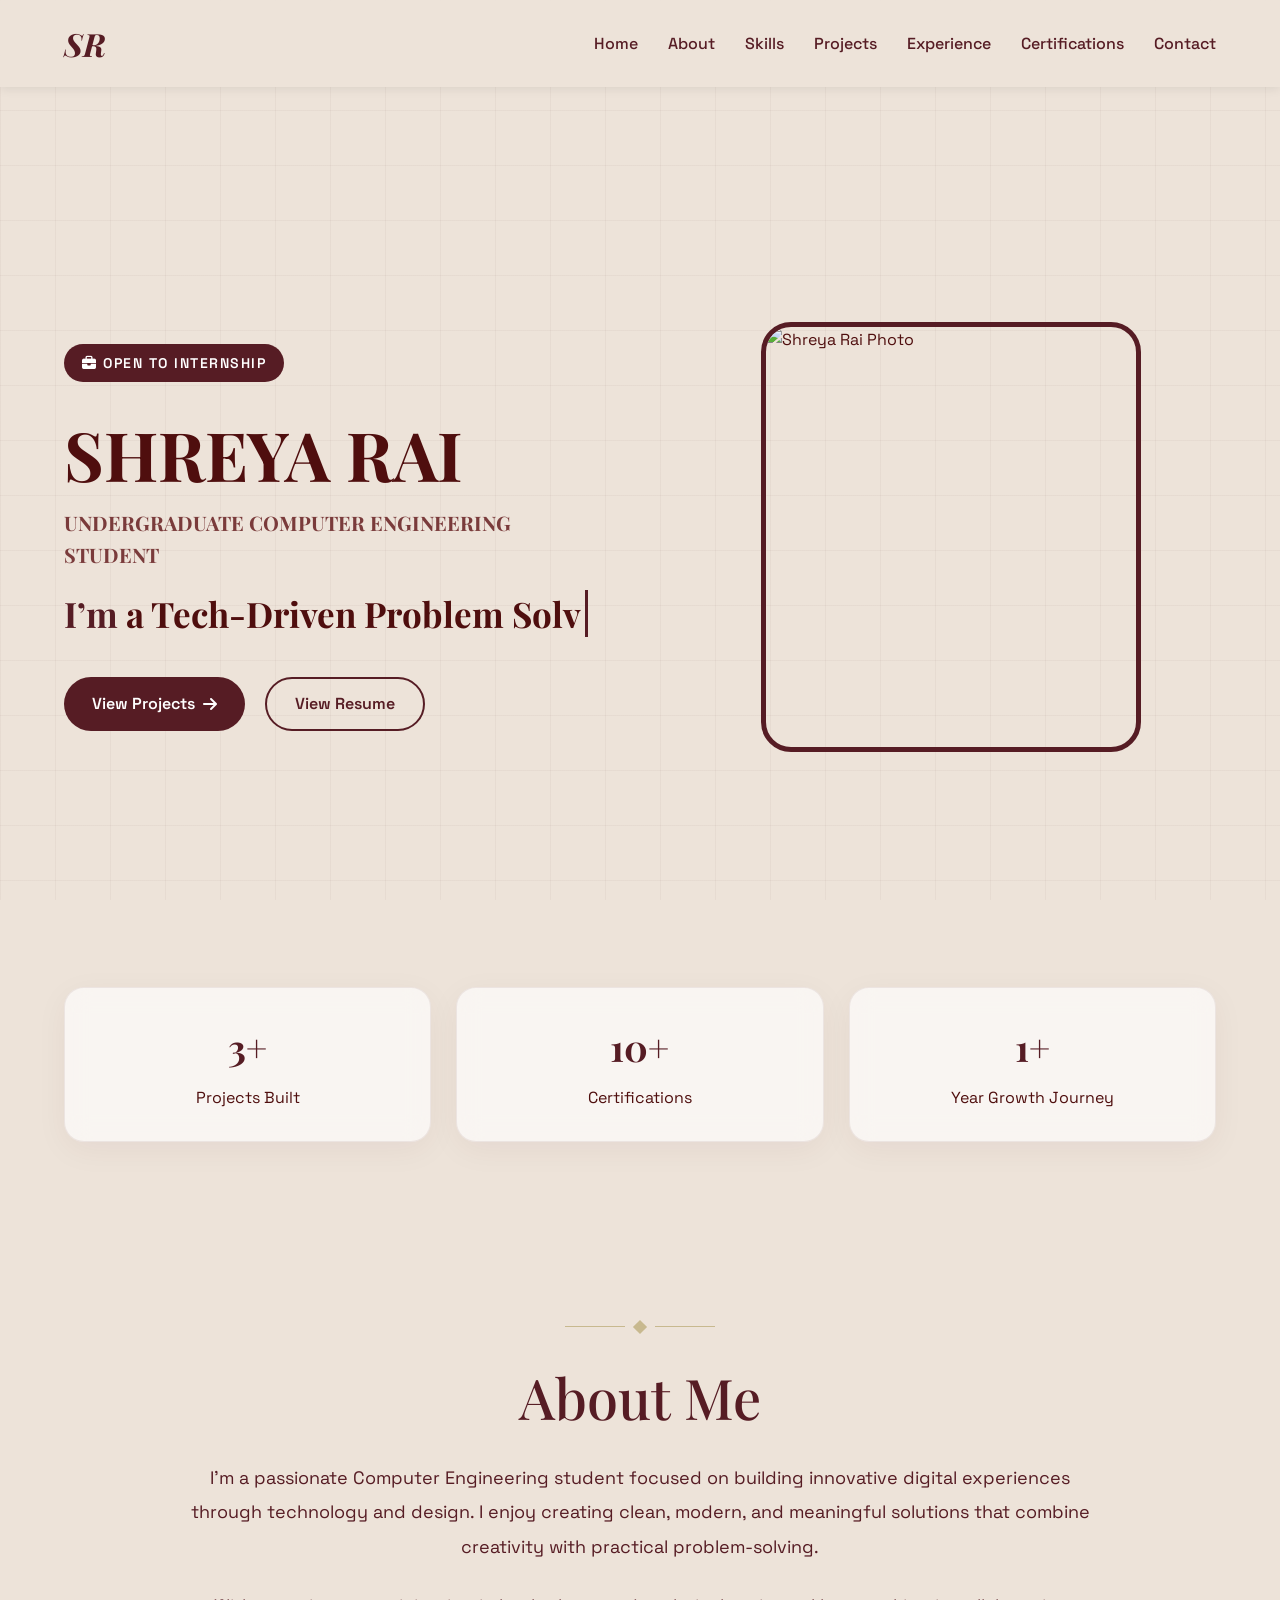
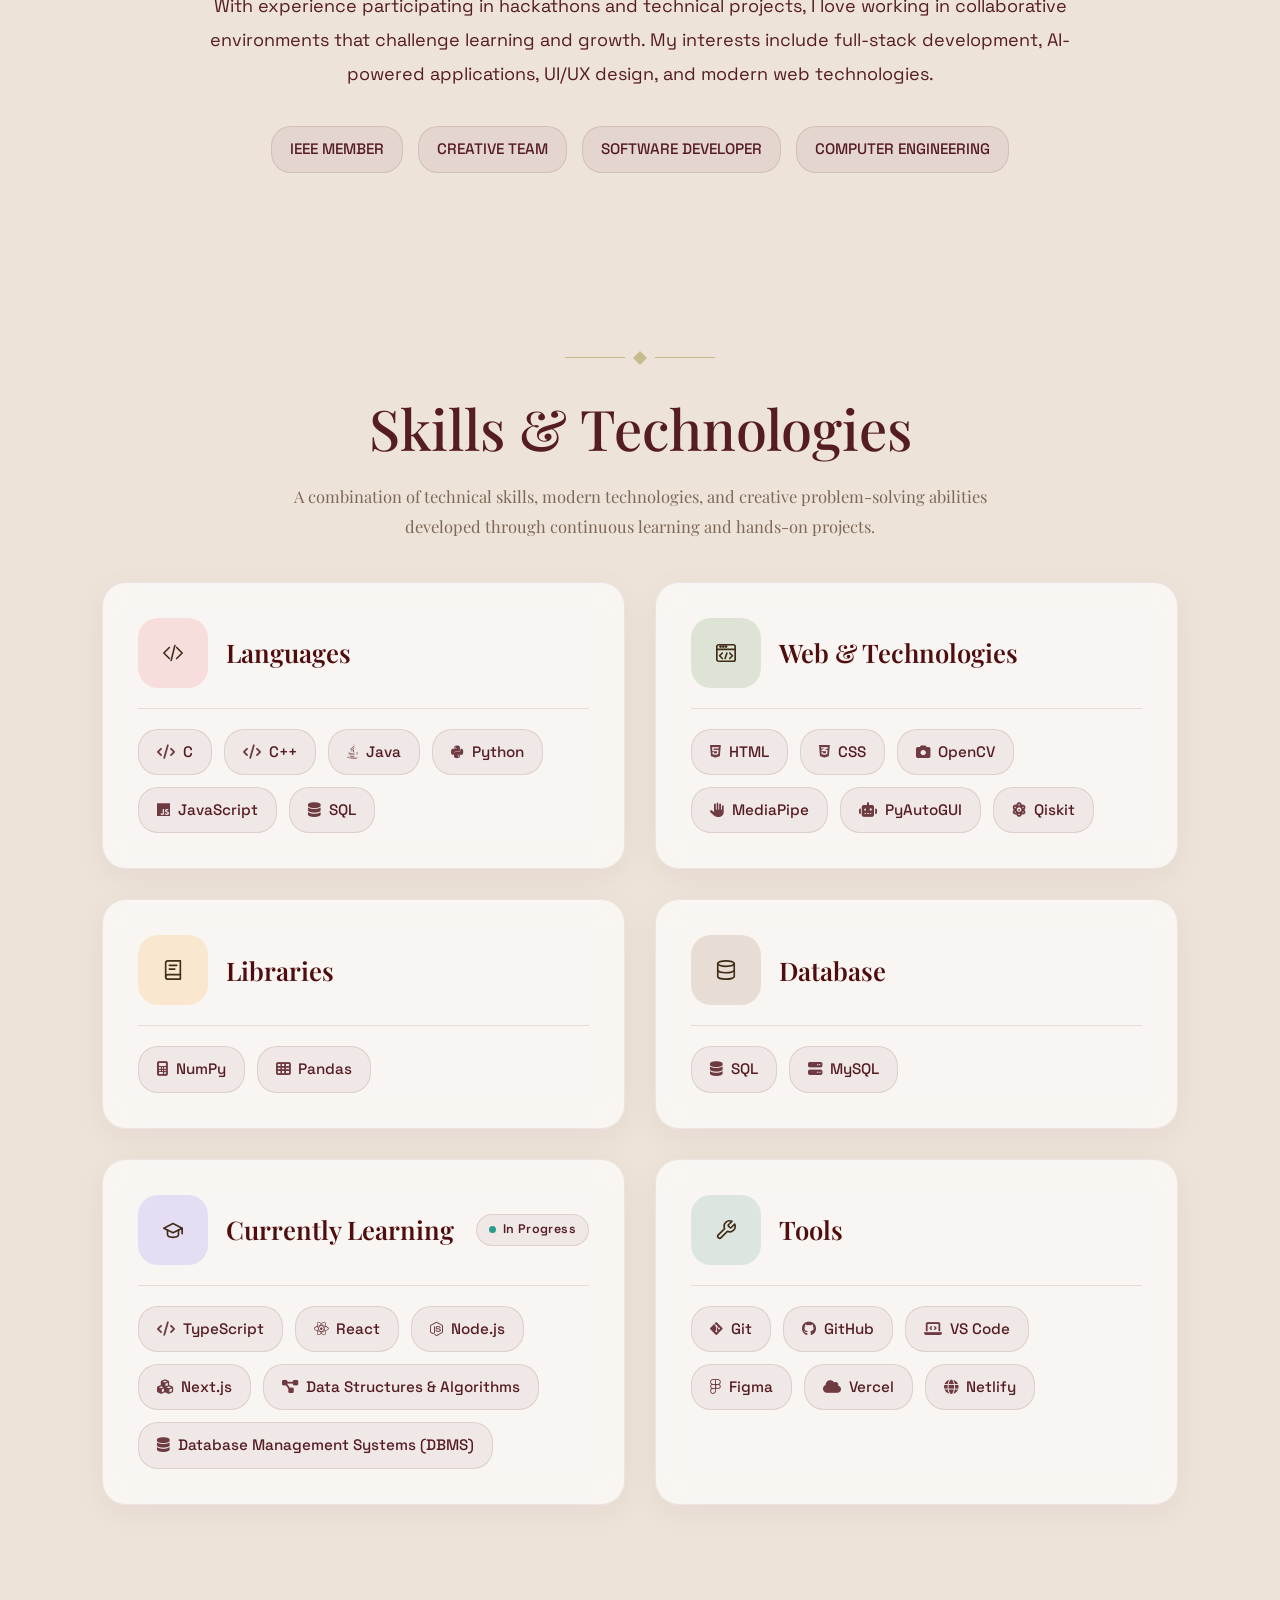
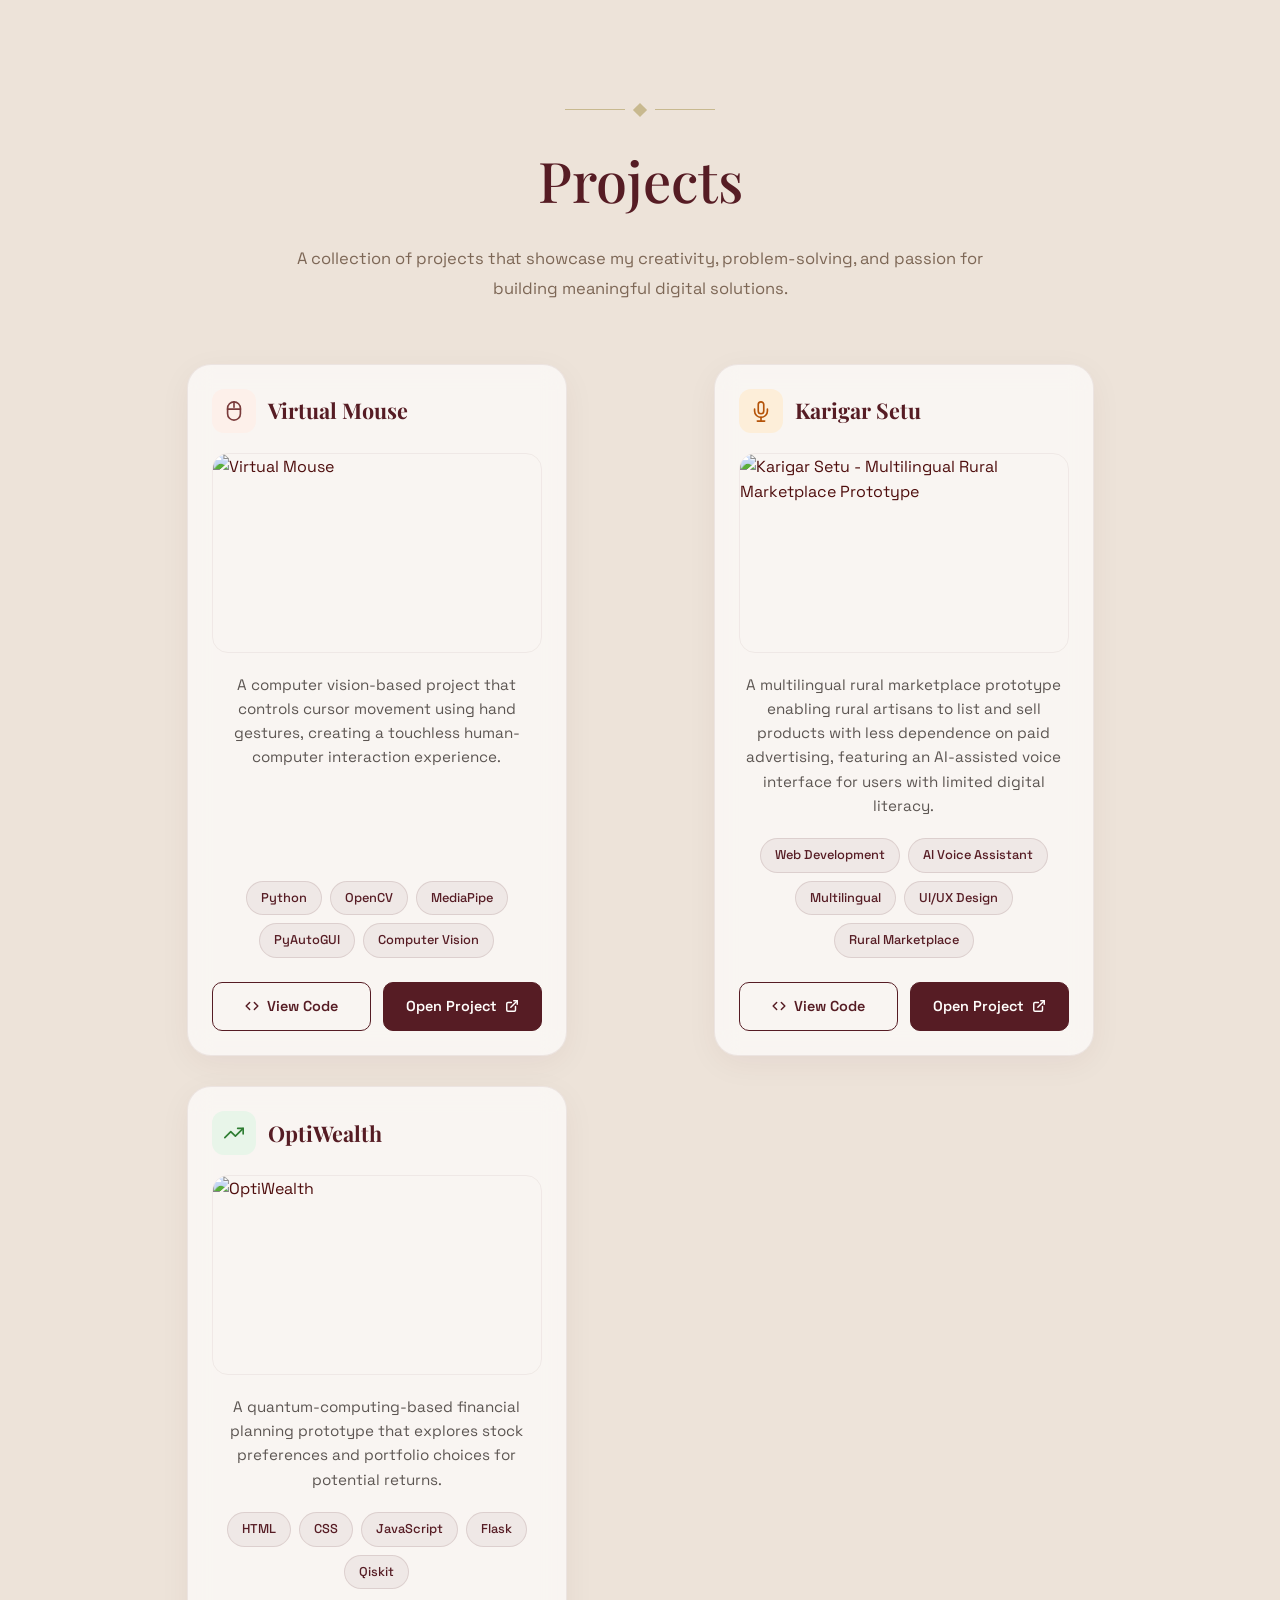
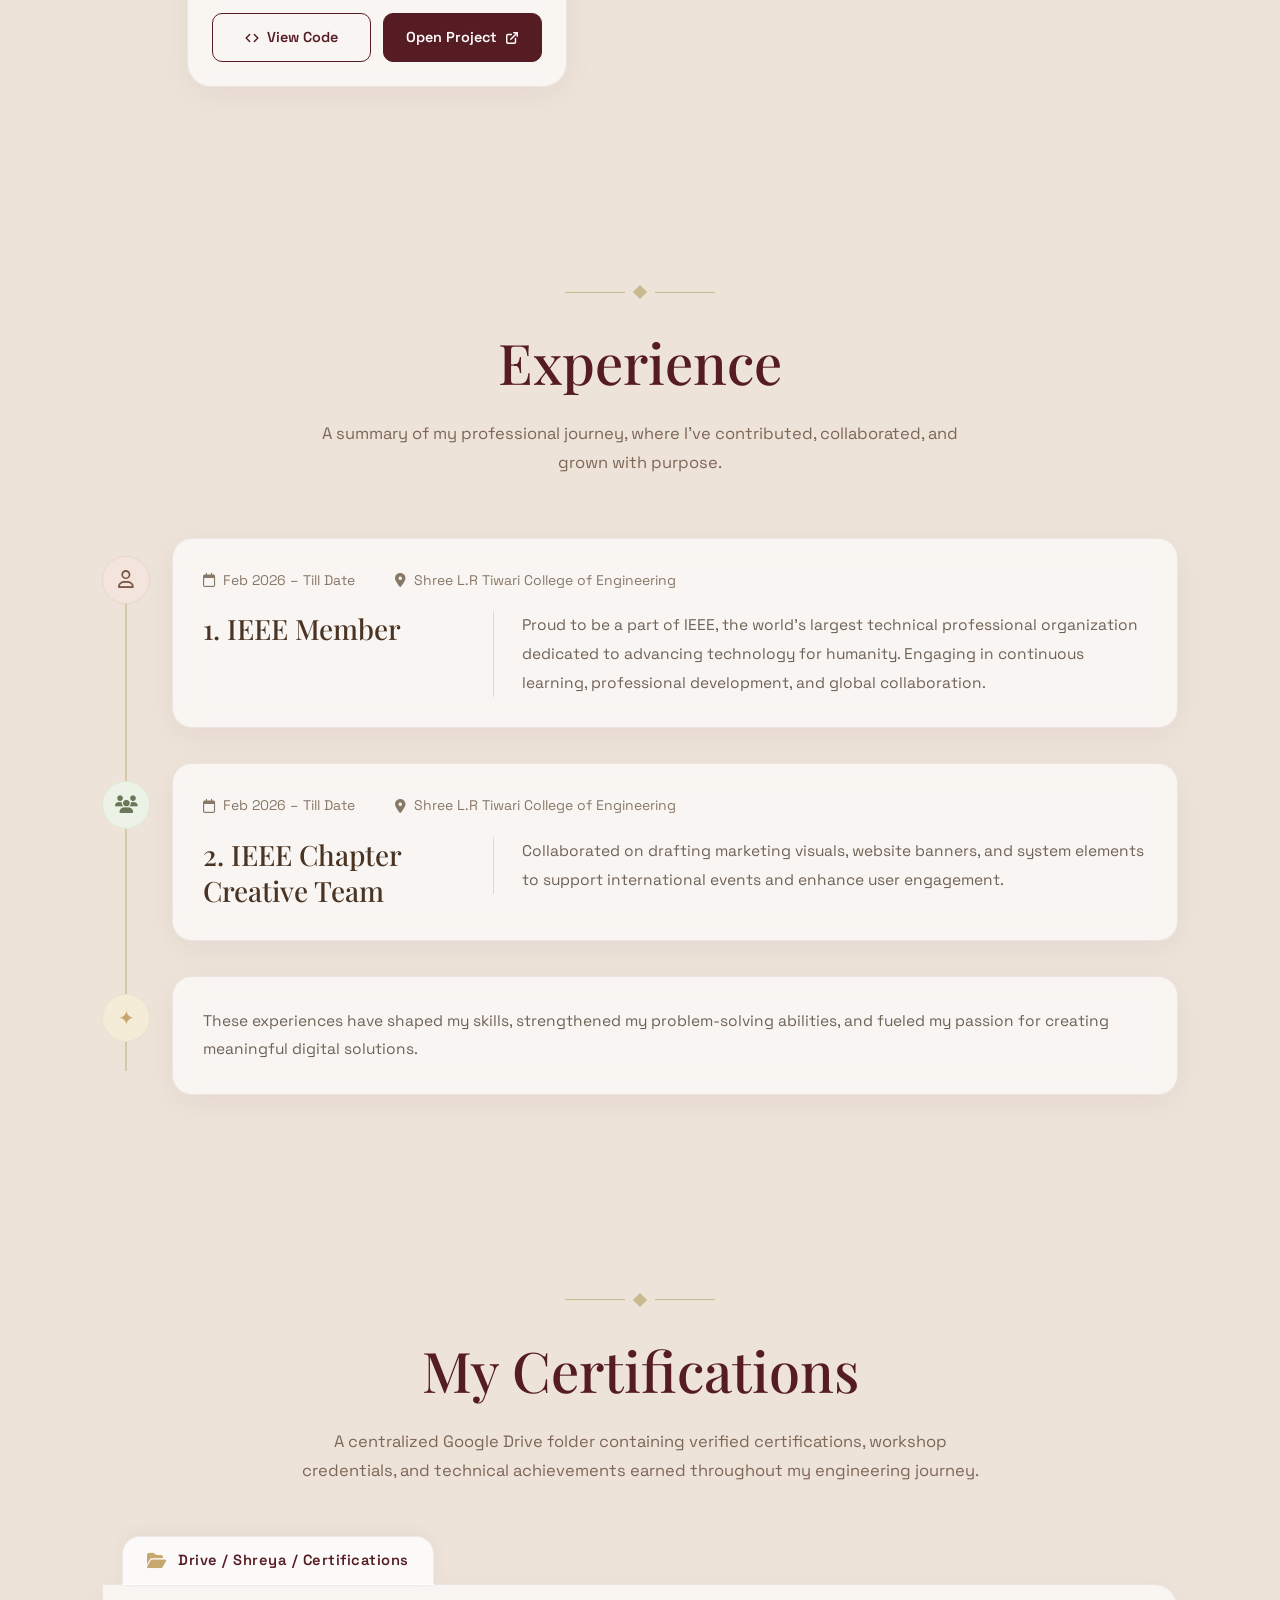
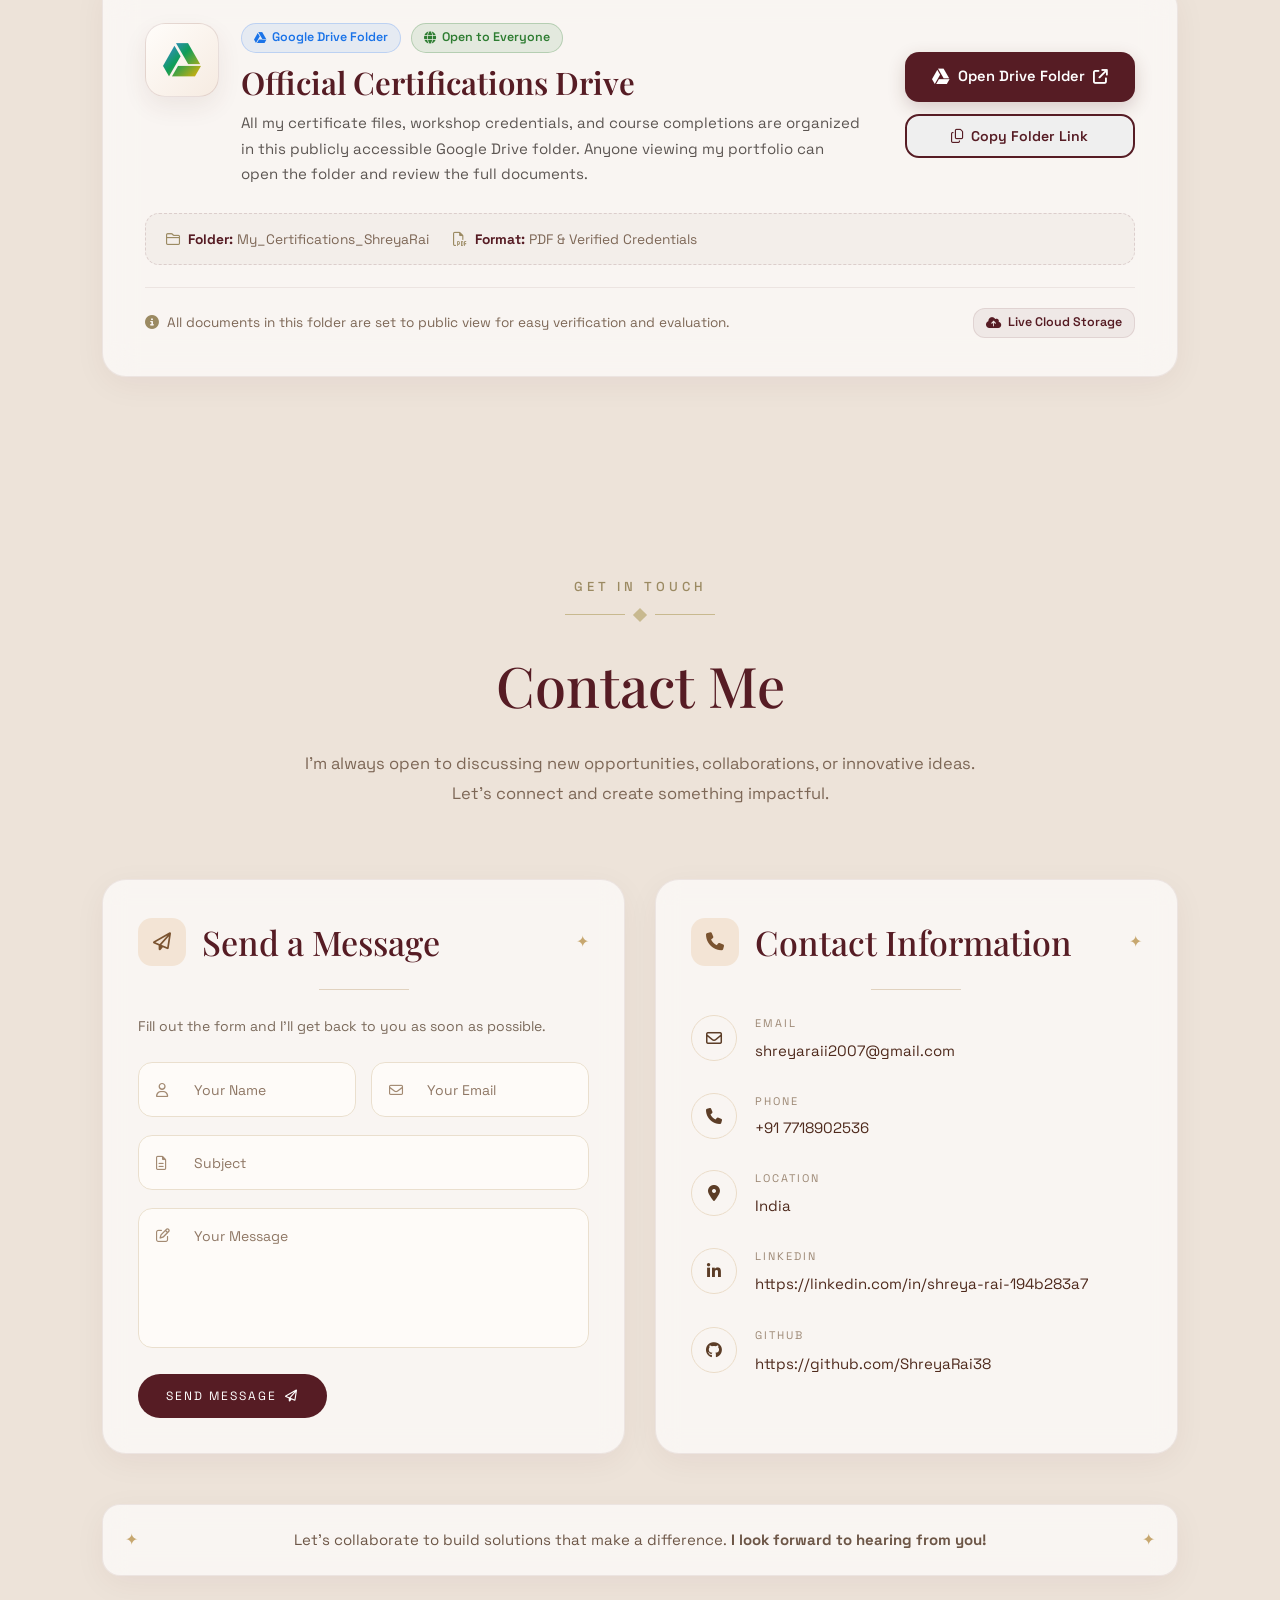
==== index.html @ 15b7d184 "Update index.html" ====
<!DOCTYPE html>
<html lang="en">
<head>
    <meta charset="UTF-8">
    <meta name="viewport" content="width=device-width, initial-scale=1.0">
    <title>Shreya | Portfolio</title>

    <!-- Google Fonts -->
    <link rel="preconnect" href="https://fonts.googleapis.com">
    <link rel="preconnect" href="https://fonts.gstatic.com" crossorigin>
    <link href="https://fonts.googleapis.com/css2?family=Cormorant+Garamond:wght@400;500;600;700&family=Playfair+Display:ital,wght@0,400;0,500;0,600;0,700;1,400;1,700&family=Poppins:wght@300;400;500;600;700&family=Space+Grotesk:wght@300;400;500;600;700&display=swap" rel="stylesheet">

    <!-- Font Awesome Icons -->
    <link rel="stylesheet" href="https://cdnjs.cloudflare.com/ajax/libs/font-awesome/6.5.1/css/all.min.css"/>

    <!-- Stylesheet -->
    <link rel="stylesheet" href="style.css">
</head>
<body>

  

    <!-- Navigation Header -->
    <header class="header">
        <nav class="navbar">
            <h2 class="logo">SR</h2>
            <ul class="nav-links">
                <li><a href="#home">Home</a></li>
                <li><a href="#about">About</a></li>
                <li><a href="#skills">Skills</a></li>
                <li><a href="#projects">Projects</a></li>
                <li><a href="#experience">Experience</a></li>
                <li><a href="#certifications">Certifications</a></li>
                <li><a href="#contact">Contact</a></li>
            </ul>
            <div class="menu-toggle" aria-label="Toggle navigation menu" role="button" tabindex="0" aria-expanded="false">☰</div>
        </nav>
    </header>

    <!-- Hero Section -->
    <section class="hero" id="home">
        <div class="hero-content">
            <span class="badge"><i class="fa-solid fa-briefcase"></i> Open To Internship</span>
            <h1><span>SHREYA RAI</span></h1>
            <h3>UNDERGRADUATE COMPUTER ENGINEERING STUDENT</h3>
            <h2>I’m <span class="typing"></span></h2>

            <div class="hero-buttons">
                <a href="#projects" class="btn primary-btn">
                    View Projects <i class="fa-solid fa-arrow-right"></i>
                </a>
              <a href="https://drive.google.com/file/d/1FKzS3glG_kANik4xc-6Jb6uJ9DRypLrh/view?usp=sharing"
   target="_blank"
   rel="noopener noreferrer"
   class="btn secondary-btn"
   title="View & Download Resume on Google Drive">
    View Resume
</a>
            </div>
        </div>

        <div class="hero-image">
            <img src="https://i.postimg.cc/c4Tbmpd5/Whats-App-Image-2026-05-25-at-11-05-29-PM.jpg" alt="Shreya Rai Photo" class="profile-img">
        </div>
    </section>

    <!-- Stats Section -->
    <section class="stats">
        <div class="stat-card">
            <h2>3+</h2>
            <p>Projects Built</p>
        </div>
        <div class="stat-card">
            <h2>10+</h2>
            <p>Certifications</p>
        </div>
        <div class="stat-card">
            <h2>1+</h2>
            <p>Year Growth Journey</p>
        </div>
    </section>

    <!-- About Section -->
    <section class="about" id="about">
        <div class="about-container">
            <div class="about-header">
            
                <div class="diamond-line">
                    <span></span>
                    <div class="diamond"></div>
                    <span></span>
                </div>
                <h2>About Me</h2> 
            </div>
               
            <div class="about-content">
                <p>
                    I’m a passionate Computer Engineering student focused on
                    building innovative digital experiences through technology
                    and design. I enjoy creating clean, modern, and meaningful
                    solutions that combine creativity with practical problem-solving.
                </p>

                <p>
                    With experience participating in hackathons and technical
                    projects, I love working in collaborative environments that
                    challenge learning and growth. My interests include full-stack
                    development, AI-powered applications, UI/UX design, and
                    modern web technologies.
                </p>

                <div class="about-tags">
                    <span>IEEE MEMBER</span>
                    <span>CREATIVE TEAM</span>
                    <span>SOFTWARE DEVELOPER</span>
                    <span>COMPUTER ENGINEERING</span>
                </div>
            </div>
        </div>
    </section>

    <!-- Skills Section -->
    <section class="skills-section" id="skills">
        <div class="container">
            <div class="about-header">
                <div class="diamond-line">
                    <span></span>
                    <div class="diamond"></div>
                    <span></span>
                </div>
                <h2 class="section-title">Skills & Technologies</h2>
                <h3 class="section-paragraph">
                    A combination of technical skills, modern technologies, and creative problem-solving abilities developed through continuous learning and hands-on projects.
                </h3>
            </div>

            <div class="skills-grid">
                <!-- Languages -->
                <div class="skill-card">
                    <div class="card-header">
                        <div class="icon-box languages">
                            <svg width="22" height="22" viewBox="0 0 24 24" fill="none" stroke="#412D15" stroke-width="1.8" stroke-linecap="round" stroke-linejoin="round">
                                <polyline points="16 18 22 12 16 6" />
                                <polyline points="8 6 2 12 8 18" />
                                <line x1="14" y1="4" x2="10" y2="20" />
                            </svg>
                        </div>
                        <h3>Languages</h3>
                    </div>
                    <div class="divider"></div>
                    <div class="tags">
                        <span><i class="fa-solid fa-code"></i> C</span>
                        <span><i class="fa-solid fa-code"></i> C++</span>
                        <span><i class="fa-brands fa-java"></i> Java</span>
                        <span><i class="fa-brands fa-python"></i> Python</span>
                        <span><i class="fa-brands fa-js"></i> JavaScript</span>
                        <span><i class="fa-solid fa-database"></i> SQL</span>
                    </div>
                </div>

                <!-- Web & Technologies -->
                <div class="skill-card">
                    <div class="card-header">
                        <div class="icon-box webtech">
                            <svg width="22" height="22" viewBox="0 0 24 24" fill="none" stroke="#412D15" stroke-width="1.8" stroke-linecap="round" stroke-linejoin="round">
                                <rect x="2" y="3" width="20" height="18" rx="2" ry="2" />
                                <line x1="2" y1="8" x2="22" y2="8" />
                                <line x1="6" y1="5" x2="6.01" y2="5" stroke-width="3" />
                                <line x1="9" y1="5" x2="9.01" y2="5" stroke-width="3" />
                                <line x1="12" y1="5" x2="12.01" y2="5" stroke-width="3" />
                                <polyline points="8 12 5 15 8 18" />
                                <polyline points="16 12 19 15 16 18" />
                                <line x1="13" y1="12" x2="11" y2="18" />
                            </svg>
                        </div>
                        <h3>Web & Technologies</h3>
                    </div>
                    <div class="divider"></div>
                    <div class="tags">
                        <span><i class="fa-brands fa-html5"></i> HTML</span>
                        <span><i class="fa-brands fa-css3-alt"></i> CSS</span>
                        <span><i class="fa-solid fa-camera"></i> OpenCV</span>
                        <span><i class="fa-solid fa-hand"></i> MediaPipe</span>
                        <span><i class="fa-solid fa-robot"></i> PyAutoGUI</span>
                        <span><i class="fa-solid fa-atom"></i> Qiskit</span>
                    </div>
                </div>

                <!-- Libraries -->
                <div class="skill-card">
                    <div class="card-header">
                        <div class="icon-box libraries">
                            <svg width="22" height="22" viewBox="0 0 24 24" fill="none" stroke="#412D15" stroke-width="1.8" stroke-linecap="round" stroke-linejoin="round">
                                <path d="M4 19.5A2.5 2.5 0 0 1 6.5 17H20" />
                                <path d="M6.5 2H20v20H6.5A2.5 2.5 0 0 1 4 19.5v-15A2.5 2.5 0 0 1 6.5 2z" />
                                <line x1="8" y1="7" x2="16" y2="7" />
                                <line x1="8" y1="11" x2="14" y2="11" />
                            </svg>
                        </div>
                        <h3>Libraries</h3>
                    </div>
                    <div class="divider"></div>
                    <div class="tags">
                        <span><i class="fa-solid fa-calculator"></i> NumPy</span>
                        <span><i class="fa-solid fa-table-cells"></i> Pandas</span>
                    </div>
                </div>

                <!-- Database -->
                <div class="skill-card">
                    <div class="card-header">
                        <div class="icon-box database">
                            <svg width="22" height="22" viewBox="0 0 24 24" fill="none" stroke="#412D15" stroke-width="1.8" stroke-linecap="round" stroke-linejoin="round">
                                <ellipse cx="12" cy="5" rx="9" ry="3" />
                                <path d="M3 5v14c0 1.66 4 3 9 3s9-1.34 9-3V5" />
                                <path d="M3 12c0 1.66 4 3 9 3s9-1.34 9-3" />
                            </svg>
                        </div>
                        <h3>Database</h3>
                    </div>
                    <div class="divider"></div>
                    <div class="tags">
                        <span><i class="fa-solid fa-database"></i> SQL</span>
                        <span><i class="fa-solid fa-server"></i> MySQL</span>
                    </div>
                </div>

                <!-- Currently Learning -->
                <div class="skill-card">
                    <div class="card-header">
                        <div class="icon-box learning">
                            <svg width="22" height="22" viewBox="0 0 24 24" fill="none" stroke="#412D15" stroke-width="1.8" stroke-linecap="round" stroke-linejoin="round">
                                <path d="M22 10v6M2 10l10-5 10 5-10 5z" />
                                <path d="M6 12v5c0 2 3 3 6 3s6-1 6-3v-5" />
                            </svg>
                        </div>
                        <h3>Currently Learning</h3>
                        <span class="status-pill"><span class="pulse-dot"></span> In Progress</span>
                    </div>
                    <div class="divider"></div>
                    <div class="tags">
                        <span><i class="fa-solid fa-code"></i> TypeScript</span>
                        <span><i class="fa-brands fa-react"></i> React</span>
                        <span><i class="fa-brands fa-node-js"></i> Node.js</span>
                        <span><i class="fa-solid fa-cubes"></i> Next.js</span>
                        <span><i class="fa-solid fa-diagram-project"></i> Data Structures & Algorithms</span>
                        <span><i class="fa-solid fa-database"></i> Database Management Systems (DBMS)</span>
                    </div>
                </div>

                <!-- Tools -->
                <div class="skill-card">
                    <div class="card-header">
                        <div class="icon-box tools">
                            <svg width="22" height="22" viewBox="0 0 24 24" fill="none" stroke="#412D15" stroke-width="1.8" stroke-linecap="round" stroke-linejoin="round">
                                <path d="M14.7 6.3a1 1 0 0 0 0 1.4l1.6 1.6a1 1 0 0 0 1.4 0l3.77-3.77a6 6 0 0 1-7.94 7.94l-6.91 6.91a2.12 2.12 0 0 1-3-3l6.91-6.91a6 6 0 0 1 7.94-7.94l-3.76 3.76z" />
                            </svg>
                        </div>
                        <h3>Tools</h3>
                    </div>
                    <div class="divider"></div>
                    <div class="tags">
                        <span><i class="fa-brands fa-git-alt"></i> Git</span>
                        <span><i class="fa-brands fa-github"></i> GitHub</span>
                        <span><i class="fa-solid fa-laptop-code"></i> VS Code</span>
                        <span><i class="fa-brands fa-figma"></i> Figma</span>
                        <span><i class="fa-solid fa-cloud"></i> Vercel</span>
                        <span><i class="fa-solid fa-globe"></i> Netlify</span>
                    </div>
                </div>
            </div>
        </div>
    </section>

    <!-- Projects Section -->
    <section class="projects" id="projects">
        <div class="projects-header">
                     <div class="diamond-line">
                <span></span>
                <div class="diamond"></div>
                <span></span>
            </div>
            <h2>Projects</h2>
            <p>
                A collection of projects that showcase my creativity,
                problem-solving, and passion for building meaningful
                digital solutions.
            </p>
        </div>

        <div class="projects-container">
            <!-- Project 1 -->
            <div class="project-card">
                <div class="project-top">
                    <div class="project-header-left">
                        <div class="icon-box-proj virtual-mouse-icon">
                            <svg width="22" height="22" viewBox="0 0 24 24" fill="none" stroke="currentColor" stroke-width="1.8" stroke-linecap="round" stroke-linejoin="round">
                                <rect x="5" y="2" width="14" height="20" rx="7" />
                                <path d="M12 2v6" />
                                <path d="M5 10h14" />
                            </svg>
                        </div>
                        <h3>Virtual Mouse</h3>
                    </div>
                    <div class="project-badge badge-featured">
                       
                    </div>
                </div>

                <div class="project-image">
                    <img src="https://i.postimg.cc/cCnKYB0m/pp.jpg" alt="Virtual Mouse" onerror="this.onerror=null; this.src='https://images.unsplash.com/photo-1526374965328-7f61d4dc18c5?q=80&w=800&auto=format&fit=crop';">
                </div>

                <p class="project-desc">
                    A computer vision-based project that controls cursor movement
                    using hand gestures, creating a touchless human-computer interaction experience.
                </p>

                <div class="tech-stack">
                    <span>Python</span>
                    <span>OpenCV</span>
                    <span>MediaPipe</span>
                    <span>PyAutoGUI</span>
                    <span>Computer Vision</span>
                </div>

                <div class="project-buttons">
                    <a href="https://github.com/ShreyaRai38/Virtual-Mouse.git" target="_blank" rel="noopener noreferrer" class="view-code-btn">
                        <svg width="14" height="14" viewBox="0 0 24 24" fill="none" stroke="currentColor" stroke-width="2.5" stroke-linecap="round" stroke-linejoin="round">
                            <polyline points="16 18 22 12 16 6" />
                            <polyline points="8 6 2 12 8 18" />
                        </svg>
                        View Code
                    </a>
                    <a href="https://github.com/ShreyaRai38/Virtual-Mouse.git" target="_blank" rel="noopener noreferrer" class="open-project-btn">
                        Open Project
                        <svg width="14" height="14" viewBox="0 0 24 24" fill="none" stroke="currentColor" stroke-width="2.5" stroke-linecap="round" stroke-linejoin="round">
                            <path d="M18 13v6a2 2 0 0 1-2 2H5a2 2 0 0 1-2-2V8a2 2 0 0 1 2-2h6" />
                            <polyline points="15 3 21 3 21 9" />
                            <line x1="10" y1="14" x2="21" y2="3" />
                        </svg>
                    </a>
                </div>
            </div>

            <!-- Project 2 -->
            <div class="project-card">
                <div class="project-top">
                    <div class="project-header-left">
                        <div class="icon-box-proj karigar-setu-icon">
                            <svg width="22" height="22" viewBox="0 0 24 24" fill="none" stroke="currentColor" stroke-width="1.8" stroke-linecap="round" stroke-linejoin="round">
                                <path d="M12 2a3 3 0 0 0-3 3v7a3 3 0 0 0 6 0V5a3 3 0 0 0-3-3z"/>
                                <path d="M19 10v2a7 7 0 0 1-14 0v-2"/>
                                <line x1="12" y1="19" x2="12" y2="23"/>
                                <line x1="8" y1="23" x2="16" y2="23"/>
                            </svg>
                        </div>
                        <h3>Karigar Setu</h3>
                    </div>
                    <div class="project-badge badge-new">
                    </div>
                </div>

                <div class="project-image">
                    <img src="https://iili.io/nBvqGLJ.png" alt="Karigar Setu - Multilingual Rural Marketplace Prototype" onerror="this.onerror=null; this.src='https://files.catbox.moe/k0aebi.png';">
                </div>

                <p class="project-desc">
                    A multilingual rural marketplace prototype enabling rural artisans to list and sell products with less dependence on paid advertising, featuring an AI-assisted voice interface for users with limited digital literacy.
                </p>

                <div class="tech-stack">
                    <span>Web Development</span>
                    <span>AI Voice Assistant</span>
                    <span>Multilingual</span>
                    <span>UI/UX Design</span>
                    <span>Rural Marketplace</span>
                </div>

                <div class="project-buttons">
                    <a href="https://github.com/ShreyaRai38/KarigarSetu_.git" target="_blank" rel="noopener noreferrer" class="view-code-btn">
                        <svg width="14" height="14" viewBox="0 0 24 24" fill="none" stroke="currentColor" stroke-width="2.5" stroke-linecap="round" stroke-linejoin="round">
                            <polyline points="16 18 22 12 16 6" />
                            <polyline points="8 6 2 12 8 18" />
                        </svg>
                        View Code
                    </a>
                    <a href="https://karigar-setu-l2gf.vercel.app/" target="_blank" rel="noopener noreferrer" class="open-project-btn">
                        Open Project
                        <svg width="14" height="14" viewBox="0 0 24 24" fill="none" stroke="currentColor" stroke-width="2.5" stroke-linecap="round" stroke-linejoin="round">
                            <path d="M18 13v6a2 2 0 0 1-2 2H5a2 2 0 0 1-2-2V8a2 2 0 0 1 2-2h6" />
                            <polyline points="15 3 21 3 21 9" />
                            <line x1="10" y1="14" x2="21" y2="3" />
                        </svg>
                    </a>
                </div>
            </div>

            <!-- Project 3 -->
            <div class="project-card">
                <div class="project-top">
                    <div class="project-header-left">
                        <div class="icon-box-proj optiwealth-icon">
                            <svg width="22" height="22" viewBox="0 0 24 24" fill="none" stroke="currentColor" stroke-width="1.8" stroke-linecap="round" stroke-linejoin="round">
                                <polyline points="22 7 13.5 15.5 8.5 10.5 2 17" />
                                <polyline points="16 7 22 7 22 13" />
                            </svg>
                        </div>
                        <h3>OptiWealth</h3>
                    </div>
                    <div class="project-badge badge-new">
                      
                        
                    </div>
                </div>

                <div class="project-image">
                    <img src="https://i.postimg.cc/C5QNMNJv/optiwealth.png" alt="OptiWealth" onerror="this.onerror=null; this.src='https://images.unsplash.com/photo-1611974789855-9c2a0a7236a3?q=80&w=800&auto=format&fit=crop';">
                </div>

                <p class="project-desc">
                    A quantum-computing-based financial planning prototype that explores stock preferences and portfolio choices for potential returns.
                </p>

                <div class="tech-stack">
                    <span>HTML</span>
                    <span>CSS</span>
                    <span>JavaScript</span>
                    <span>Flask</span>
                    <span>Qiskit</span>
                </div>

                <div class="project-buttons">
                    <a href="https://github.com/ShreyaRai38/Optiwealth.git" target="_blank" rel="noopener noreferrer" class="view-code-btn">
                        <svg width="14" height="14" viewBox="0 0 24 24" fill="none" stroke="currentColor" stroke-width="2.5" stroke-linecap="round" stroke-linejoin="round">
                            <polyline points="16 18 22 12 16 6" />
                            <polyline points="8 6 2 12 8 18" />
                        </svg>
                        View Code
                    </a>
                    <a href="https://optiwealth-mu.vercel.app/" target="_blank" rel="noopener noreferrer" class="open-project-btn">
                        Open Project
                        <svg width="14" height="14" viewBox="0 0 24 24" fill="none" stroke="currentColor" stroke-width="2.5" stroke-linecap="round" stroke-linejoin="round">
                            <path d="M18 13v6a2 2 0 0 1-2 2H5a2 2 0 0 1-2-2V8a2 2 0 0 1 2-2h6" />
                            <polyline points="15 3 21 3 21 9" />
                            <line x1="10" y1="14" x2="21" y2="3" />
                        </svg>
                    </a>
                </div>
            </div>
        </div>
    </section>

    <!-- Experience Section -->
    <section class="experience" id="experience">
        <div class="experience-container">
            <div class="section-header">
                <div class="diamond-line">
                    <span></span>
                    <div class="diamond"></div>
                    <span></span>
                </div>
                <h2>Experience</h2>
                <p>
                    A summary of my professional journey, where I’ve contributed,
                    collaborated, and grown with purpose.
                </p>
            </div>

            <div class="timeline">
                <div class="timeline-line"></div>

                <!-- Item 1 -->
                <div class="timeline-item">
                    <div class="timeline-icon">
                        <i class="fa-regular fa-user"></i>
                    </div>

                    <div class="experience-card">
                        <div class="card-top">
                            <span>
                                <i class="fa-regular fa-calendar"></i>
                                Feb 2026 – Till Date
                            </span>
                            <span>
                                <i class="fa-solid fa-location-dot"></i>
                                Shree L.R Tiwari College of Engineering
                            </span>
                        </div>

                        <div class="card-content">
                            <h3>1. IEEE Member</h3>
                            <p>
                                Proud to be a part of IEEE, the world’s largest
                                technical professional organization dedicated to
                                advancing technology for humanity. Engaging in
                                continuous learning, professional development,
                                and global collaboration.
                            </p>
                        </div>
                    </div>
                </div>

                <!-- Item 2 -->
                <div class="timeline-item">
                    <div class="timeline-icon green">
                        <i class="fa-solid fa-users"></i>
                    </div>

                    <div class="experience-card">
                        <div class="card-top">
                            <span>
                                <i class="fa-regular fa-calendar"></i>
                                Feb 2026 – Till Date
                            </span>
                            <span>
                                <i class="fa-solid fa-location-dot"></i>
                                Shree L.R Tiwari College of Engineering
                            </span>
                        </div>

                        <div class="card-content">
                            <h3>2. IEEE Chapter Creative Team</h3>
                            <p>
                                Collaborated on drafting marketing visuals,
                                website banners, and system elements to support
                                international events and enhance user engagement.
                            </p>
                        </div>
                    </div>
                </div>

                <!-- Item 3 (Summary Card) -->
                <div class="timeline-item">
                    <div class="timeline-icon gold">
                        <span class="star-icon">✦</span>
                    </div>

                    <div class="summary-card">
                        <p>
                            These experiences have shaped my skills, strengthened my
                            problem-solving abilities, and fueled my passion for
                            creating meaningful digital solutions.
                        </p>
                    </div>
                </div>
            </div>
        </div>
    </section>

    <!-- Certifications Section -->
    <section class="certifications-section" id="certifications">
        <div class="certifications-container">
            <div class="section-header">
                <div class="diamond-line">
                    <span></span>
                    <div class="diamond"></div>
                    <span></span>
                </div>
                <h2>My Certifications</h2>
                <p>
                    A centralized Google Drive folder containing verified certifications, workshop credentials,
                    and technical achievements earned throughout my engineering journey.
                </p>
            </div>

            <!-- Folder Wrapper -->
            <div class="folder-wrapper">
                <!-- Folder Tab Bar -->
                <div class="folder-tab-bar">
                    <div class="folder-tab">
                        <i class="fa-solid fa-folder-open folder-tab-icon"></i>
                        <span class="folder-tab-title">Drive / Shreya / Certifications</span>
                    </div>
                </div>

                <!-- Main Folder Card -->
                <div class="cert-folder-card">
                    <!-- Top Folder Banner / Action Hero -->
                    <div class="folder-hero">
                        <div class="folder-hero-left">
                            <div class="drive-emblem">
                                <i class="fa-brands fa-google-drive"></i>
                            </div>
                            <div class="folder-hero-details">
                                <div class="folder-tag-row">
                                    <span class="folder-pill pill-drive"><i class="fa-brands fa-google-drive"></i> Google Drive Folder</span>
                                    <span class="folder-pill pill-access"><i class="fa-solid fa-globe"></i> Open to Everyone</span>
                                </div>
                                <h3>Official Certifications Drive</h3>
                                <p class="folder-hero-desc">
                                    All my certificate files, workshop credentials, and course completions are organized in this publicly accessible Google Drive folder. Anyone viewing my portfolio can open the folder and review the full documents.
                                </p>
                            </div>
                        </div>

                        <div class="folder-hero-actions">
                            <a href="https://drive.google.com/drive/folders/1503HeDdiSXhmOLntnS-3MtwedzHaA9CV" target="_blank" rel="noopener noreferrer" class="btn primary-btn drive-main-btn" id="open-drive-folder-btn">
                                <i class="fa-brands fa-google-drive"></i>
                                <span>Open Drive Folder</span>
                                <i class="fa-solid fa-arrow-up-right-from-square"></i>
                            </a>
                            <button type="button" class="btn secondary-btn copy-drive-btn" id="copy-drive-btn" data-link="https://drive.google.com/drive/folders/1503HeDdiSXhmOLntnS-3MtwedzHaA9CV" title="Copy Drive folder link to clipboard">
                                <i class="fa-regular fa-copy"></i>
                                <span class="copy-text">Copy Folder Link</span>
                            </button>
                        </div>
                    </div>

                    <!-- Folder Meta Strip -->
                    <div class="folder-meta-strip">
                        <div class="meta-item">
                            <i class="fa-regular fa-folder-closed"></i>
                            <span><strong>Folder:</strong> My_Certifications_ShreyaRai</span>
                        </div>
                        <div class="meta-item">
                            <i class="fa-regular fa-file-pdf"></i>
                            <span><strong>Format:</strong> PDF & Verified Credentials</span>
                        </div>
                    </div>

                    <!-- Folder Footer Strip -->
                    <div class="folder-footer-strip">
                        <div class="footer-note-left">
                            <i class="fa-solid fa-circle-info"></i>
                            <span>All documents in this folder are set to public view for easy verification and evaluation.</span>
                        </div>
                        <div class="footer-note-right">
                            <span class="drive-status-badge"><i class="fa-solid fa-cloud-arrow-up"></i> Live Cloud Storage</span>
                        </div>
                    </div>
                </div>
            </div>
        </div>
    </section>

    <!-- Contact Section -->
    <section class="contact-section" id="contact">
        <div class="section-top">
            <p class="mini-title">GET IN TOUCH</p>
            <div class="diamond-line">
                <span></span>
                <div class="diamond"></div>
                <span></span>
            </div>
            <h2>Contact Me</h2>
            <p class="contact-desc">
                I’m always open to discussing new opportunities, collaborations,
                or innovative ideas. Let’s connect and create something impactful.
            </p>
        </div>

        <div class="contact-container">
            <!-- Left Card: Form -->
            <div class="contact-card">
                <div class="card-heading">
                    <div class="icon-box">
                        <i class="fa-regular fa-paper-plane"></i>
                    </div>
                    <h3>Send a Message</h3>
                    <div class="star">✦</div>
                </div>

                <div class="small-divider">
                    <span></span>
                </div>

                <p class="card-text">
                    Fill out the form and I'll get back to you as soon as possible.
                </p>

                <form class="contact-form" action="https://formsubmit.co/shreyaraii2007@gmail.com" method="POST">
                    <!-- FormSubmit Configuration -->
                    <input type="hidden" name="_subject" value="New Portfolio Inquiry for Shreya Rai">
                    <input type="hidden" name="_captcha" value="false">
                    <input type="hidden" name="_template" value="table">
                    <input type="text" name="_honey" style="display:none">

                    <div class="input-row">
                        <div class="input-box">
                            <i class="fa-regular fa-user form-icon"></i>
                            <input type="text" id="name" name="name" placeholder="Your Name" required>
                        </div>
                        <div class="input-box">
                            <i class="fa-regular fa-envelope form-icon"></i>
                            <input type="email" id="email" name="email" placeholder="Your Email" required>
                        </div>
                    </div>

                    <div class="input-box">
                        <i class="fa-regular fa-file-lines form-icon"></i>
                        <input type="text" id="subject" name="subject" placeholder="Subject" required>
                    </div>

                    <div class="input-box textarea">
                        <i class="fa-regular fa-pen-to-square form-icon"></i>
                        <textarea id="message" name="message" placeholder="Your Message" required></textarea>
                    </div>

                    <div class="form-status" id="form-status" style="display:none;"></div>

                    <button type="submit" class="send-btn" id="send-msg-btn">
                        <span>SEND MESSAGE</span> <i class="fa-regular fa-paper-plane"></i>
                    </button>
                </form>
            </div>

            <!-- Right Card: Info -->
            <div class="contact-card">
                <div class="card-heading">
                    <div class="icon-box">
                        <i class="fa-solid fa-phone"></i>
                    </div>
                    <h3>Contact Information</h3>
                    <div class="star">✦</div>
                </div>

                <div class="small-divider">
                    <span></span>
                </div>

                <div class="info-box">
                    <div class="info-icon">
                        <i class="fa-regular fa-envelope"></i>
                    </div>
                    <div>
                        <span>EMAIL</span>
                        <p>shreyaraii2007@gmail.com</p>
                    </div>
                </div>

                <div class="info-box">
                    <div class="info-icon">
                        <i class="fa-solid fa-phone"></i>
                    </div>
                    <div>
                        <span>PHONE</span>
                        <p>+91 7718902536</p>
                    </div>
                </div>

                <div class="info-box">
                    <div class="info-icon">
                        <i class="fa-solid fa-location-dot"></i>
                    </div>
                    <div>
                        <span>LOCATION</span>
                        <p>India</p>
                    </div>
                </div>

                <div class="info-box">
                    <div class="info-icon">
                        <i class="fa-brands fa-linkedin-in"></i>
                    </div>
                    <div>
                        <span>LINKEDIN</span>
                        <a href="https://linkedin.com/in/shreya-rai-194b283a7" target="_blank">
                            https://linkedin.com/in/shreya-rai-194b283a7
                        </a>
                    </div>
                </div>

                <div class="info-box">
                    <div class="info-icon">
                        <i class="fa-brands fa-github"></i>
                    </div>
                    <div>
                        <span>GITHUB</span>
                        <a href="https://github.com/ShreyaRai38" target="_blank">
                            https://github.com/ShreyaRai38
                        </a>
                    </div>
                </div>
            </div>
        </div>

        <!-- Bottom Banner -->
        <div class="bottom-box">
            <div class="mini-star">✦</div>
            <p>
                Let’s collaborate to build solutions that make a difference.
                <b>I look forward to hearing from you!</b>
            </p>
            <div class="mini-star">✦</div>
        </div>
    </section>

    <!-- JavaScript File -->
    <script src="script.js"></script>
</body>
</html>
---- style.css ----
/* ==========================================================================
   CSS VARIABLES & DESIGN TOKENS
   ========================================================================== */
:root {
    /* Brand Colors */
    --color-bg: #EDE3D9;
    --color-primary: #561C24;
    --color-primary-dark: #44141A;
    --color-text-dark: #4F0E0E;
    --color-text-muted: #5C5552;
    --color-text-subtle: #7d6756;
    --color-accent-brown: #7A3B3B;
    --color-gold: #c8b98f;
    --color-gold-dark: #9b8a62;
    --color-gold-line: #d7c7a9;
    
    /* Typography */
    --font-heading: 'Playfair Display', 'Poppins', serif;
    --font-body: 'Space Grotesk', 'Poppins', sans-serif;
    
    /* Glassmorphism & Elevation */
    --glass-bg: rgba(255, 255, 255, 0.65);
    --glass-bg-hover: rgba(255, 255, 255, 0.8);
    --glass-border: rgba(86, 28, 36, 0.08);
    --glass-border-hover: rgba(86, 28, 36, 0.25);
    --glass-shadow: 0 8px 32px rgba(86, 28, 36, 0.05);
    --glass-shadow-hover: 0 20px 40px rgba(86, 28, 36, 0.12);
    
    /* Animation Timings */
    --transition: all 0.3s ease;
    --transition-smooth: all 0.4s cubic-bezier(0.16, 1, 0.3, 1);
}

/* ==========================================================================
   GLOBAL RESET & BASE STYLES
   ========================================================================== */
* {
    margin: 0;
    padding: 0;
    box-sizing: border-box;
}

html {
    scroll-behavior: smooth;
}

section[id] {
    scroll-margin-top: 90px;
}

body {
    font-family: var(--font-body);
    background: var(--color-bg);
    color: var(--color-text-dark);
    line-height: 1.6;
    overflow-x: hidden;
    position: relative;
}

/* Global Subtle Grid Layer */
body::before {
    content: "";
    position: fixed;
    inset: 0;
    background-image:
        linear-gradient(rgba(86, 28, 36, 0.04) 1px, transparent 1px),
        linear-gradient(90deg, rgba(86, 28, 36, 0.04) 1px, transparent 1px);
    background-size: 55px 55px;
    z-index: -1;
    pointer-events: none;
}



header, section, footer {
    position: relative;
    z-index: 2;
    background: transparent;
}

h1, h2, h3, .logo, .section-title, .about-header h2, .section-top h2, .card-heading h3 {
    font-family: var(--font-heading);
}

/* Shared Section Title & Diamond Accents */
.small-title, .mini-title {
    font-size: 13px;
    letter-spacing: 4px;
    color: var(--color-gold-dark);
    font-weight: 500;
    display: block;
    margin-bottom: 12px;
    text-transform: uppercase;
}

.diamond-line {
    display: flex;
    align-items: center;
    justify-content: center;
    gap: 10px;
    margin-bottom: 20px;
}

.diamond-line span {
    width: 60px;
    height: 1px;
    background: var(--color-gold);
}

.diamond {
    width: 10px;
    height: 10px;
    background: var(--color-gold);
    transform: rotate(45deg);
}

/* Shared Glassmorphism Cards */
.stat-card,
.skill-card,
.project-card,
.experience-card,
.contact-card,
.summary-card,
.bottom-box {
    background: var(--glass-bg);
    backdrop-filter: blur(12px);
    -webkit-backdrop-filter: blur(12px);
    border: 1px solid var(--glass-border);
    box-shadow: var(--glass-shadow);
    transition: var(--transition-smooth);
}

.stat-card:hover,
.skill-card:hover,
.project-card:hover,
.experience-card:hover,
.contact-card:hover,
.summary-card:hover {
    transform: translateY(-8px) scale(1.01);
    background: var(--glass-bg-hover);
    box-shadow: var(--glass-shadow-hover);
    border-color: var(--glass-border-hover);
}

/* Shared Badges & Tags */
.badge {
    display: inline-block;
    padding: 8px 18px;
    background: var(--color-primary);
    color: white;
    border-radius: 30px;
    font-size: 14px;
    font-weight: 600;
    letter-spacing: 1.5px;
    text-transform: uppercase;
    margin-bottom: 20px;
}

.tags span, .about-tags span, .tech-stack span {
    font-family: var(--font-body);
    padding: 10px 18px;
    border-radius: 20px;
    background: rgba(86, 28, 36, 0.06);
    border: 1px solid rgba(86, 28, 36, 0.12);
    color: var(--color-primary);
    font-size: 0.95rem;
    font-weight: 500;
    cursor: pointer;
    transition: var(--transition);
    display: inline-flex;
    align-items: center;
    gap: 8px;
}

.tags span:hover, .about-tags span:hover, .tech-stack span:hover {
    background: var(--color-primary);
    color: #FCF8F2;
    border-color: var(--color-primary);
    transform: translateY(-3px);
}

.tags span i, .about-tags span i, .tech-stack span i {
    font-size: 0.95em;
    opacity: 0.85;
    transition: transform 0.25s ease;
}

.tags span:hover i, .about-tags span:hover i, .tech-stack span:hover i {
    opacity: 1;
    transform: scale(1.15);
}

/* Shared Buttons */
.btn {
    text-decoration: none;
    padding: 12px 28px;
    border-radius: 30px;
    font-weight: 600;
    display: inline-flex;
    align-items: center;
    gap: 8px;
    transition: var(--transition);
}

.primary-btn {
    background: var(--color-primary);
    color: white;
}

.primary-btn:hover {
    transform: translateY(-3px);
    box-shadow: 0 10px 20px rgba(86, 28, 36, 0.25);
}

.secondary-btn {
    border: 2px solid var(--color-primary);
    color: var(--color-primary);
}

.secondary-btn:hover {
    background: var(--color-primary);
    color: white;
}

/* ==========================================================================
   NAVBAR
   ========================================================================== */
.header {
    position: sticky;
    top: 0;
    z-index: 1000;
    backdrop-filter: blur(12px);
    -webkit-backdrop-filter: blur(12px);
    background: rgba(237, 227, 217, 0.92);
    box-shadow: 0 2px 10px rgba(0, 0, 0, 0.08);
}

.navbar {
    width: 90%;
    margin: auto;
    padding: 18px 0;
    display: flex;
    justify-content: space-between;
    align-items: center;
}

.logo {
    font-size: 2rem;
    font-weight: 700;
    font-style: italic;
    color: var(--color-primary);
}

.nav-links {
    display: flex;
    gap: 30px;
    list-style: none;
}

.nav-links a {
    text-decoration: none;
    color: var(--color-primary);
    font-weight: 500;
    transition: var(--transition);
}

.nav-links a:hover {
    color: var(--color-text-dark);
}

.menu-toggle {
    display: none;
    font-size: 2rem;
    cursor: pointer;
    color: var(--color-primary);
}

/* ==========================================================================
   HERO SECTION
   ========================================================================== */
.hero {
    min-height: 100vh;
    width: 90%;
    margin: auto;
    display: flex;
    justify-content: space-between;
    align-items: center;
    gap: 40px;
}

.hero-content {
    flex: 1;
}

.hero-content h1 {
    font-size: 68px;
    color: var(--color-primary);
    margin: 15px 0;
    line-height: 1.1;
}

.hero-content h1 span {
    color: var(--color-text-dark);
}

.hero-content h3 {
    font-size: 20px;
    color: var(--color-accent-brown);
    margin-bottom: 15px;
}

.hero-content h2 {
    font-size: 35px;
    margin-bottom: 25px;
    color: var(--color-primary);
}

.typing {
    color: var(--color-text-dark);
    font-weight: 700;
    border-right: 3px solid var(--color-primary);
    padding-right: 4px;
    animation: blinkCursor 0.75s step-end infinite;
}

@keyframes blinkCursor {
    from, to { border-color: transparent; }
    50% { border-color: var(--color-primary); }
}

.hero-buttons {
    display: flex;
    gap: 20px;
    margin-top: 35px;
}

.hero-image {
    flex: 1;
    display: flex;
    justify-content: center;
    padding-left: 50px;
}

.profile-img {
    width: 380px;
    height: 430px;
    object-fit: cover;
    border-radius: 30px;
    border: 5px solid var(--color-primary);
    transition: transform 0.4s ease, box-shadow 0.4s ease;
    transform: perspective(1000px) scale(1);
}

.profile-img:hover {
    transform: perspective(1000px) scale(1.06) translateY(-8px);
    box-shadow: 0 20px 40px rgba(86, 28, 36, 0.2);
}

/* ==========================================================================
   STATS SECTION
   ========================================================================== */
.stats {
    width: 90%;
    margin: 0 auto 100px;
    display: grid;
    grid-template-columns: repeat(3, 1fr);
    gap: 25px;
}

.stat-card {
    padding: 30px;
    text-align: center;
    border-radius: 20px;
}

.stat-card h2 {
    color: var(--color-primary);
    font-size: 2.3rem;
    font-weight: 700;
}

.stat-card p {
    color: var(--color-text-dark);
    margin-top: 8px;
}

/* ==========================================================================
   ABOUT SECTION
   ========================================================================== */
.about {
    padding: 80px 8%;
}

.about-container {
    max-width: 1100px;
    margin: auto;
}



.about-header {
    text-align: center;
    margin-bottom: 20px;
}

.about-header h2 {
    text-align: center;
    font-size: 56px;
    font-family: var(--font-heading);
    font-weight: 500;
    color: var(--color-primary);
    margin-bottom: 10px;
}

.about-content {
    text-align: center;
    max-width: 900px;
    margin: auto;
}

.about-content p {
    font-size: 18px;
    line-height: 1.9;
    color: var(--color-primary);
    margin-bottom: 25px;
}

.about-tags {
    display: flex;
    justify-content: center;
    flex-wrap: wrap;
    gap: 15px;
    margin-top: 35px;
}

/* ==========================================================================
   SKILLS SECTION
   ========================================================================== */
.skills-section {
    padding: 100px 8%;
}

.section-title {
    text-align: center;
    font-size: 56px;
    font-weight: 500;
    font-family: var(--font-heading);
    color: var(--color-primary);
}

.section-paragraph {
    font-size: 16.5px;
    color: var(--color-text-subtle);
    text-align: center;
    max-width: 700px;
    margin: 10px auto 40px;
    line-height: 1.8;
    font-weight: 400;
}

.skills-grid {
    display: grid;
    grid-template-columns: repeat(2, 1fr);
    gap: 30px;
}

.skill-card {
    padding: 35px;
    border-radius: 24px;
}

.card-header {
    display: flex;
    align-items: center;
    gap: 18px;
    margin-bottom: 20px;
}

.card-header h3 {
    font-size: 1.6rem;
    font-weight: 600;
    color: var(--color-text-dark);
}

.icon-box {
    width: 70px;
    height: 70px;
    border-radius: 20px;
    display: flex;
    align-items: center;
    justify-content: center;
    overflow: hidden;
    transition: var(--transition);
}

.skill-card:hover .icon-box {
    transform: translateY(-4px) scale(1.03);
}

.frontend  { background: #f7dedd; }
.backend   { background: #e8ddd5; }
.languages { background: #f7dedd; }
.webtech   { background: #dde4d5; }
.libraries { background: #fae7cf; }
.database  { background: #e8ddd5; }
.learning  { background: #e4ddf4; }
.tools     { background: #dce5df; }

.status-pill {
    margin-left: auto;
    font-size: 0.78rem;
    font-weight: 600;
    letter-spacing: 0.4px;
    padding: 5px 12px;
    border-radius: 20px;
    background: rgba(86, 28, 36, 0.06);
    color: var(--color-primary);
    display: inline-flex;
    align-items: center;
    gap: 7px;
    border: 1px solid rgba(86, 28, 36, 0.12);
}

.pulse-dot {
    width: 7px;
    height: 7px;
    border-radius: 50%;
    background: #2a9d8f;
    box-shadow: 0 0 0 rgba(42, 157, 143, 0.4);
    animation: pulse-green 2s infinite;
}

@keyframes pulse-green {
    0% {
        box-shadow: 0 0 0 0 rgba(42, 157, 143, 0.7);
    }
    70% {
        box-shadow: 0 0 0 6px rgba(42, 157, 143, 0);
    }
    100% {
        box-shadow: 0 0 0 0 rgba(42, 157, 143, 0);
    }
}

.divider {
    height: 1px;
    margin: 20px 0;
    background: rgba(86, 28, 36, 0.12);
}

.tags {
    display: flex;
    flex-wrap: wrap;
    gap: 12px;
}

/* ==========================================================================
   PROJECTS SECTION
   ========================================================================== */
.projects {
    padding: 100px 10%;
    display: flex;
    flex-direction: column;
    align-items: center;
}

.projects-header {
    width: 100%;
    text-align: center;
    max-width: 700px;
    margin: 0 auto 60px;
}

.projects-header h2 {
    font-size: 56px;
    font-weight: 500;
    font-family: var(--font-heading);
    color: var(--color-primary);
    margin-bottom: 20px;
}

.projects-header p {
    font-size: 16.5px;
    line-height: 1.8;
    color: var(--color-text-subtle);
}

.projects-container {
    width: 100%;
    max-width: 1200px;
    margin: 0 auto;
    display: grid;
    grid-template-columns: repeat(auto-fit, minmax(340px, 1fr));
    gap: 30px;
    justify-items: center;
}

.project-card {
    width: 100%;
    max-width: 380px;
    border-radius: 24px;
    padding: 24px;
    display: flex;
    flex-direction: column;
    text-align: left;
}

.project-top {
    display: flex;
    justify-content: space-between;
    align-items: center;
    margin-bottom: 20px;
    width: 100%;
}

.project-header-left {
    display: flex;
    align-items: center;
    gap: 12px;
}

.icon-box-proj {
    width: 44px;
    height: 44px;
    border-radius: 12px;
    display: flex;
    align-items: center;
    justify-content: center;
    transition: var(--transition);
}

.project-card:hover .icon-box-proj {
    transform: rotate(-8deg) scale(1.1);
}

.virtual-mouse-icon { background: #FDF0EA; color: #7A3B3B; }
.moodflex-icon      { background: #E8EAF6; color: #3F51B5; }
.optiwealth-icon    { background: #E8F5E9; color: #2E7D32; }
.karigar-setu-icon  { background: #FDEED9; color: #B45309; }

.project-header-left h3 {
    font-size: 1.35rem;
    font-weight: 700;
    color: var(--color-primary);
    margin: 0;
}

.project-badge {
    display: flex;
    align-items: center;
    gap: 6px;
    padding: 6px 12px;
    border-radius: 20px;
    font-size: 0.8rem;
    font-weight: 600;
}



.project-image {
    width: 100%;
    height: 200px;
    overflow: hidden;
    border-radius: 16px;
    margin-bottom: 20px;
    border: 1px solid rgba(86, 28, 36, 0.06);
}

.project-image img {
    width: 100%;
    height: 100%;
    object-fit: cover;
    object-position: top center;
    transition: transform 0.6s cubic-bezier(0.165, 0.84, 0.44, 1);
}

.project-card:hover .project-image img {
    transform: scale(1.08);
}

.project-desc {
    font-size: 0.95rem;
    color: var(--color-text-muted);
    line-height: 1.6;
    text-align: center;
    margin-bottom: 20px;
    flex-grow: 1;
}

.tech-stack {
    display: flex;
    flex-wrap: wrap;
    justify-content: center;
    gap: 8px;
    margin-bottom: 24px;
}

.tech-stack span {
    font-size: 0.8rem;
    padding: 6px 14px;
}

.project-buttons {
    display: flex;
    justify-content: space-between;
    gap: 12px;
    width: 100%;
}

.view-code-btn, .open-project-btn {
    flex: 1;
    padding: 12px 16px;
    border-radius: 10px;
    text-decoration: none;
    font-size: 0.9rem;
    font-weight: 600;
    display: flex;
    align-items: center;
    justify-content: center;
    gap: 8px;
    transition: var(--transition-smooth);
}

.view-code-btn {
    border: 1.5px solid var(--color-primary);
    color: var(--color-primary);
    background: transparent;
}

.view-code-btn:hover {
    background: rgba(86, 28, 36, 0.04);
    transform: translateY(-3px);
}

.open-project-btn {
    background: var(--color-primary);
    color: #FFFDFB;
    border: 1.5px solid var(--color-primary);
}

.open-project-btn:hover {
    background: var(--color-primary-dark);
    border-color: var(--color-primary-dark);
    transform: translateY(-3px);
}

/* ==========================================================================
   EXPERIENCE SECTION
   ========================================================================== */
.experience {
    padding: 100px 8%;
}

.experience-container {
    max-width: 1100px;
    margin: auto;
}

.experience .section-header {
    text-align: center;
    margin-bottom: 60px;
}

.experience .section-header h2 {
    font-size: 56px;
    color: var(--color-primary);
    margin-bottom: 12px;
    font-weight: 500;
    font-family: var(--font-heading);
}

.experience .section-header p {
    max-width: 650px;
    margin: auto;
    font-size: 16.5px;
    line-height: 1.8;
    color: var(--color-text-subtle);
}

.timeline {
    position: relative;
    margin-top: 40px;
    padding-left: 70px;
}

.timeline-line {
    position: absolute;
    left: 23px;
    top: 24px;
    bottom: 24px;
    width: 2px;
    height: calc(100% - 48px);
    background: var(--color-gold-line);
}

.timeline-item {
    display: flex;
    align-items: flex-start;
    gap: 25px;
    margin-bottom: 35px;
    position: relative;
    width: 100%;
}

.timeline-item:last-child {
    margin-bottom: 0;
}

.timeline-icon {
    width: 48px;
    height: 48px;
    background: #f3e4dd;
    border-radius: 50%;
    display: flex;
    justify-content: center;
    align-items: center;
    color: #7a5645;
    font-size: 18px;
    position: absolute;
    left: -70px;
    top: 18px;
    z-index: 2;
    border: 1px solid #e6d6ca;
}

.timeline-icon.green {
    background: #edf2e6;
    color: #6a7658;
    border: 1px solid #dfe8d4;
}

.timeline-icon.gold {
    background: #f5ecd7;
    color: #c6a76d;
    border: 1px solid #eadfca;
    font-size: 20px;
}

.experience-card,
.summary-card {
    background: var(--glass-bg);
    backdrop-filter: blur(12px);
    -webkit-backdrop-filter: blur(12px);
    border: 1px solid var(--glass-border);
    box-shadow: var(--glass-shadow);
    border-radius: 20px;
    padding: 30px;
    width: 100%;
}

.card-top {
    display: flex;
    gap: 40px;
    flex-wrap: wrap;
    margin-bottom: 20px;
    font-size: 14px;
    color: #887868;
}

.card-top span {
    display: flex;
    align-items: center;
    gap: 8px;
}

.card-content {
    display: grid;
    grid-template-columns: 260px 1fr;
    gap: 30px;
    align-items: start;
}

.card-content h3 {
    font-size: 28px;
    color: #4a3424;
    font-weight: 500;
    line-height: 1.3;
    font-family: var(--font-heading);
}

.card-content p {
    font-size: 15.5px;
    line-height: 1.85;
    color: #6f6257;
    border-left: 1px solid #e2d8cc;
    padding-left: 28px;
}

.summary-card p {
    color: #6e6256;
    font-size: 15.5px;
    line-height: 1.85;
}

/* ==========================================================================
   MY CERTIFICATIONS SECTION & DRIVE FOLDER
   ========================================================================== */
.certifications-section {
    padding: 100px 8%;
    position: relative;
}

.certifications-container {
    max-width: 1100px;
    margin: auto;
}

.certifications-section .section-header {
    text-align: center;
    margin-bottom: 50px;
}

.certifications-section .section-header h2 {
    font-size: 56px;
    color: var(--color-primary);
    margin-bottom: 12px;
    font-weight: 500;
    font-family: var(--font-heading);
}

.certifications-section .section-header p {
    max-width: 680px;
    margin: auto;
    font-size: 16.5px;
    line-height: 1.8;
    color: var(--color-text-subtle);
}

/* Folder Shell Structure */
.folder-wrapper {
    position: relative;
    width: 100%;
}

.folder-tab-bar {
    display: flex;
    align-items: flex-end;
    justify-content: space-between;
    padding: 0 20px;
    position: relative;
    z-index: 3;
    margin-bottom: -1px;
}

.folder-tab {
    background: rgba(255, 255, 255, 0.82);
    backdrop-filter: blur(14px);
    -webkit-backdrop-filter: blur(14px);
    border: 1px solid var(--glass-border);
    border-bottom: 1px solid rgba(255, 255, 255, 0.95);
    border-radius: 18px 18px 0 0;
    padding: 12px 24px;
    display: inline-flex;
    align-items: center;
    gap: 12px;
    box-shadow: 0 -4px 18px rgba(86, 28, 36, 0.04);
}

.folder-tab-icon {
    font-size: 17px;
    color: #c6a76d;
}

.folder-tab-title {
    font-family: var(--font-body);
    font-weight: 600;
    font-size: 0.92rem;
    color: var(--color-primary);
    letter-spacing: 0.5px;
}

/* Main Folder Card */
.cert-folder-card {
    background: var(--glass-bg);
    backdrop-filter: blur(16px);
    -webkit-backdrop-filter: blur(16px);
    border: 1px solid var(--glass-border);
    border-radius: 0 24px 24px 24px;
    box-shadow: var(--glass-shadow);
    padding: 38px 42px;
    position: relative;
    transition: var(--transition-smooth);
    overflow: hidden;
}

.cert-folder-card:hover {
    box-shadow: var(--glass-shadow-hover);
    border-color: var(--glass-border-hover);
}

/* Folder Hero Section */
.folder-hero {
    display: flex;
    justify-content: space-between;
    align-items: center;
    gap: 35px;
    margin-bottom: 26px;
}

.folder-hero-left {
    display: flex;
    align-items: flex-start;
    gap: 22px;
    flex: 1;
}

.drive-emblem {
    width: 74px;
    height: 74px;
    border-radius: 20px;
    background: linear-gradient(135deg, #fffdfa 0%, #f6ebe1 100%);
    border: 1.5px solid rgba(86, 28, 36, 0.12);
    display: flex;
    align-items: center;
    justify-content: center;
    font-size: 38px;
    box-shadow: 0 10px 24px rgba(86, 28, 36, 0.08);
    flex-shrink: 0;
    transition: transform 0.4s ease, box-shadow 0.4s ease;
}

.drive-emblem i {
    background: linear-gradient(135deg, #4285F4 0%, #0F9D58 45%, #F4B400 100%);
    -webkit-background-clip: text;
    -webkit-text-fill-color: transparent;
}

.cert-folder-card:hover .drive-emblem {
    transform: scale(1.06) rotate(-4deg);
    box-shadow: 0 14px 28px rgba(86, 28, 36, 0.14);
}

.folder-hero-details {
    flex: 1;
}

.folder-tag-row {
    display: flex;
    gap: 10px;
    margin-bottom: 10px;
    flex-wrap: wrap;
}

.folder-pill {
    padding: 4px 12px;
    border-radius: 20px;
    font-size: 0.78rem;
    font-weight: 600;
    display: inline-flex;
    align-items: center;
    gap: 6px;
}

.pill-drive {
    background: rgba(66, 133, 244, 0.1);
    color: #1a73e8;
    border: 1px solid rgba(66, 133, 244, 0.25);
}

.pill-access {
    background: rgba(46, 125, 50, 0.1);
    color: #2e7d32;
    border: 1px solid rgba(46, 125, 50, 0.25);
}

.folder-hero-details h3 {
    font-size: 1.95rem;
    font-weight: 600;
    color: var(--color-primary);
    margin-bottom: 8px;
    font-family: var(--font-heading);
    line-height: 1.25;
}

.folder-hero-desc {
    font-size: 15px;
    color: var(--color-text-muted);
    line-height: 1.7;
    max-width: 620px;
}

/* Action Buttons */
.folder-hero-actions {
    display: flex;
    flex-direction: column;
    gap: 12px;
    min-width: 230px;
    flex-shrink: 0;
}

.drive-main-btn {
    padding: 13px 22px;
    font-size: 0.92rem;
    border-radius: 14px;
    justify-content: center;
    box-shadow: 0 6px 18px rgba(86, 28, 36, 0.2);
}

.drive-main-btn i.fa-google-drive {
    font-size: 1.1rem;
}

.copy-drive-btn {
    padding: 11px 20px;
    font-size: 0.88rem;
    border-radius: 14px;
    justify-content: center;
    cursor: pointer;
    font-family: var(--font-body);
}

/* Folder Meta Strip */
.folder-meta-strip {
    display: flex;
    flex-wrap: wrap;
    gap: 24px;
    padding: 14px 20px;
    background: rgba(86, 28, 36, 0.035);
    border: 1px dashed rgba(86, 28, 36, 0.15);
    border-radius: 14px;
    margin-bottom: 22px;
}

.meta-item {
    display: flex;
    align-items: center;
    gap: 8px;
    font-size: 0.86rem;
    color: var(--color-text-subtle);
}

.meta-item i {
    color: var(--color-gold-dark);
    font-size: 14px;
}

.meta-item strong {
    color: var(--color-primary);
}

/* Folder Footer Strip */
.folder-footer-strip {
    display: flex;
    justify-content: space-between;
    align-items: center;
    padding-top: 20px;
    border-top: 1px solid rgba(86, 28, 36, 0.08);
    font-size: 0.85rem;
    color: var(--color-text-subtle);
    flex-wrap: wrap;
    gap: 15px;
}

.footer-note-left {
    display: flex;
    align-items: center;
    gap: 8px;
}

.footer-note-left i {
    color: var(--color-gold-dark);
}

.drive-status-badge {
    display: inline-flex;
    align-items: center;
    gap: 6px;
    font-size: 0.78rem;
    font-weight: 600;
    color: var(--color-primary);
    background: rgba(86, 28, 36, 0.06);
    border: 1px solid rgba(86, 28, 36, 0.1);
    padding: 4px 12px;
    border-radius: 12px;
}

/* ==========================================================================
   CONTACT SECTION
   ========================================================================== */
.contact-section {
    padding: 100px 8%;
}

.section-top {
    text-align: center;
    margin-bottom: 70px;
}

.section-top h2 {
    font-size: 56px;
    font-weight: 500;
    font-family: var(--font-heading);
    margin-bottom: 20px;
    color: var(--color-primary);
}

.contact-desc {
    max-width: 700px;
    margin: auto;
    font-size: 16.5px;
    color: var(--color-text-subtle);
    line-height: 1.8;
}

.contact-container {
    display: grid;
    grid-template-columns: 1fr 1fr;
    gap: 30px;
}

.contact-card {
    border-radius: 24px;
    padding: 35px;
}

.card-heading {
    display: flex;
    align-items: center;
    justify-content: space-between;
    margin-bottom: 20px;
}

.card-heading h3 {
    flex: 1;
    margin-left: 16px;
    font-size: 34px;
    font-weight: 500;
    color: var(--color-primary);
}

.contact-card .icon-box {
    width: 48px;
    height: 48px;
    border-radius: 14px;
    background: #f3e4d5;
    color: #7a5330;
    font-size: 18px;
}

.star, .mini-star {
    color: #c7a76f;
    font-size: 16px;
}

.small-divider {
    display: flex;
    align-items: center;
    justify-content: center;
    gap: 12px;
    margin-bottom: 25px;
}

.small-divider span {
    width: 90px;
    height: 1px;
    background: #e1d2bf;
}

.card-text {
    font-size: 14px;
    color: #7b6a5c;
    margin-bottom: 25px;
}

/* Contact Form */
.contact-form {
    display: flex;
    flex-direction: column;
    gap: 18px;
}

.input-row {
    display: flex;
    gap: 15px;
}

.input-box {
    position: relative;
    width: 100%;
    flex: 1;
}

.form-icon {
    position: absolute;
    left: 18px;
    top: 50%;
    transform: translateY(-50%);
    color: #a38a73;
    font-size: 14px;
    pointer-events: none;
    z-index: 2;
}

.textarea .form-icon {
    top: 20px;
    transform: none;
}

.input-box input,
.input-box textarea {
    width: 100%;
    height: 55px;
    background: rgba(255, 253, 249, 0.8);
    border: 1px solid #eadfce;
    border-radius: 14px;
    padding-left: 55px;
    padding-right: 14px;
    outline: none;
    font-size: 14px;
    color: #5a4030;
    font-family: var(--font-body);
    transition: var(--transition);
}

.input-box textarea {
    height: 140px;
    resize: none;
    padding-top: 18px;
}

.input-box input::placeholder,
.input-box textarea::placeholder {
    color: #8f7765;
}

.input-box input:focus,
.input-box textarea:focus {
    border-color: #c8a76f;
    background: #fffdf9;
}

.form-status {
    padding: 12px 18px;
    border-radius: 12px;
    font-size: 14px;
    line-height: 1.5;
    display: flex;
    align-items: center;
    gap: 10px;
    margin-top: 4px;
    transition: var(--transition);
}

.form-status.success {
    background: rgba(46, 125, 50, 0.12);
    color: #2e7d32;
    border: 1px solid rgba(46, 125, 50, 0.25);
}

.form-status.error {
    background: rgba(186, 26, 26, 0.1);
    color: #ba1a1a;
    border: 1px solid rgba(186, 26, 26, 0.25);
}

.send-btn {
    width: max-content;
    padding: 14px 28px;
    border: none;
    border-radius: 40px;
    background: var(--color-primary);
    color: white;
    letter-spacing: 2px;
    font-size: 12px;
    cursor: pointer;
    transition: var(--transition);
    font-family: var(--font-body);
    display: inline-flex;
    align-items: center;
    gap: 8px;
}

.send-btn:hover {
    background: var(--color-primary-dark);
    transform: translateY(-3px);
}

/* Info Box Items */
.info-box {
    display: flex;
    align-items: flex-start;
    gap: 18px;
    margin-bottom: 30px;
}

.info-icon {
    width: 46px;
    height: 46px;
    border: 1px solid #eadbc8;
    border-radius: 50%;
    display: flex;
    align-items: center;
    justify-content: center;
    color: #5c3d27;
    transition: var(--transition);
    flex-shrink: 0;
}

.info-icon:hover {
    transform: rotate(-12deg) scale(1.08);
    background: #f3e5d6;
}

.info-box span {
    display: block;
    font-size: 11px;
    letter-spacing: 2px;
    color: #9d8875;
    margin-bottom: 6px;
}

.info-box p, .info-box a {
    font-size: 15px;
    color: #4f2a1d;
    line-height: 1.6;
    text-decoration: none;
    word-break: break-all;
}

.info-box a:hover {
    text-decoration: underline;
}

.bottom-box {
    margin-top: 50px;
    border-radius: 18px;
    padding: 22px;
    display: flex;
    align-items: center;
    justify-content: space-between;
    gap: 20px;
}

.bottom-box p {
    flex: 1;
    text-align: center;
    color: #6d5647;
    font-size: 15px;
}

/* ==========================================================================
   SCROLL REVEAL ANIMATIONS
   ========================================================================== */
.stat-card,
.skill-card,
.project-card,
.timeline-item,
.contact-card,
.cert-folder-card {
    opacity: 0;
    transform: translateY(30px);
    transition: opacity 0.6s ease, transform 0.6s ease;
}

.stat-card.show,
.skill-card.show,
.project-card.show,
.timeline-item.show,
.contact-card.show,
.cert-folder-card.show {
    opacity: 1;
    transform: translateY(0);
}

/* ==========================================================================
   RESPONSIVE MEDIA QUERIES
   ========================================================================== */
@media (max-width: 991px) {
    .hero {
        flex-direction: column-reverse;
        text-align: center;
        padding-top: 100px;
    }

    .hero-image {
        padding-left: 0;
    }

    .hero-buttons {
        justify-content: center;
    }

    .hero-content h1 {
        font-size: 50px;
    }

    .profile-img {
        width: 300px;
        height: 330px;
    }

    .skills-grid,
    .contact-container {
        grid-template-columns: 1fr;
    }

    .card-content {
        grid-template-columns: 1fr;
    }

    .card-content p {
        border-left: none;
        padding-left: 0;
    }

    /* Certifications Responsive - Tablet */
    .folder-hero {
        flex-direction: column;
        align-items: stretch;
    }

    .folder-hero-actions {
        width: 100%;
        flex-direction: row;
    }

    .drive-main-btn, .copy-drive-btn {
        flex: 1;
    }
}

@media (max-width: 768px) {
    .menu-toggle {
        display: block;
    }

    .nav-links {
        display: none;
        flex-direction: column;
        position: absolute;
        top: 75px;
        right: 20px;
        background: white;
        padding: 20px;
        border-radius: 14px;
        box-shadow: 0 10px 20px rgba(0, 0, 0, 0.1);
    }

    .nav-links.active {
        display: flex;
    }

    .stats {
        grid-template-columns: 1fr;
    }

    .about-header h2,
    .projects-header h2,
    .section-header h2,
    .section-top h2,
    .certifications-section .section-header h2 {
        font-size: 38px;
    }

    .timeline {
        padding-left: 50px;
    }

    .timeline-icon {
        left: -50px;
        width: 40px;
        height: 40px;
        font-size: 15px;
    }

    .timeline-line {
        left: 19px;
    }

    .summary-card {
        margin-left: 0;
    }

    .input-row {
        flex-direction: column;
    }

    .bottom-box {
        flex-direction: column;
        text-align: center;
    }

    /* Certifications Responsive - Mobile */
    .certifications-section {
        padding: 70px 5%;
    }

    .cert-folder-card {
        padding: 26px 18px;
        border-radius: 20px;
    }

    .folder-tab-bar {
        padding: 0 10px;
    }

    .folder-tab {
        padding: 10px 16px;
        font-size: 0.82rem;
        gap: 8px;
    }

    .folder-hero-left {
        flex-direction: column;
        align-items: center;
        text-align: center;
    }

    .folder-tag-row {
        justify-content: center;
    }

    .folder-hero-details h3 {
        font-size: 1.55rem;
    }

    .folder-hero-actions {
        flex-direction: column;
    }

    .folder-meta-strip {
        flex-direction: column;
        gap: 12px;
    }

    .folder-footer-strip {
        flex-direction: column;
        text-align: center;
    }
}
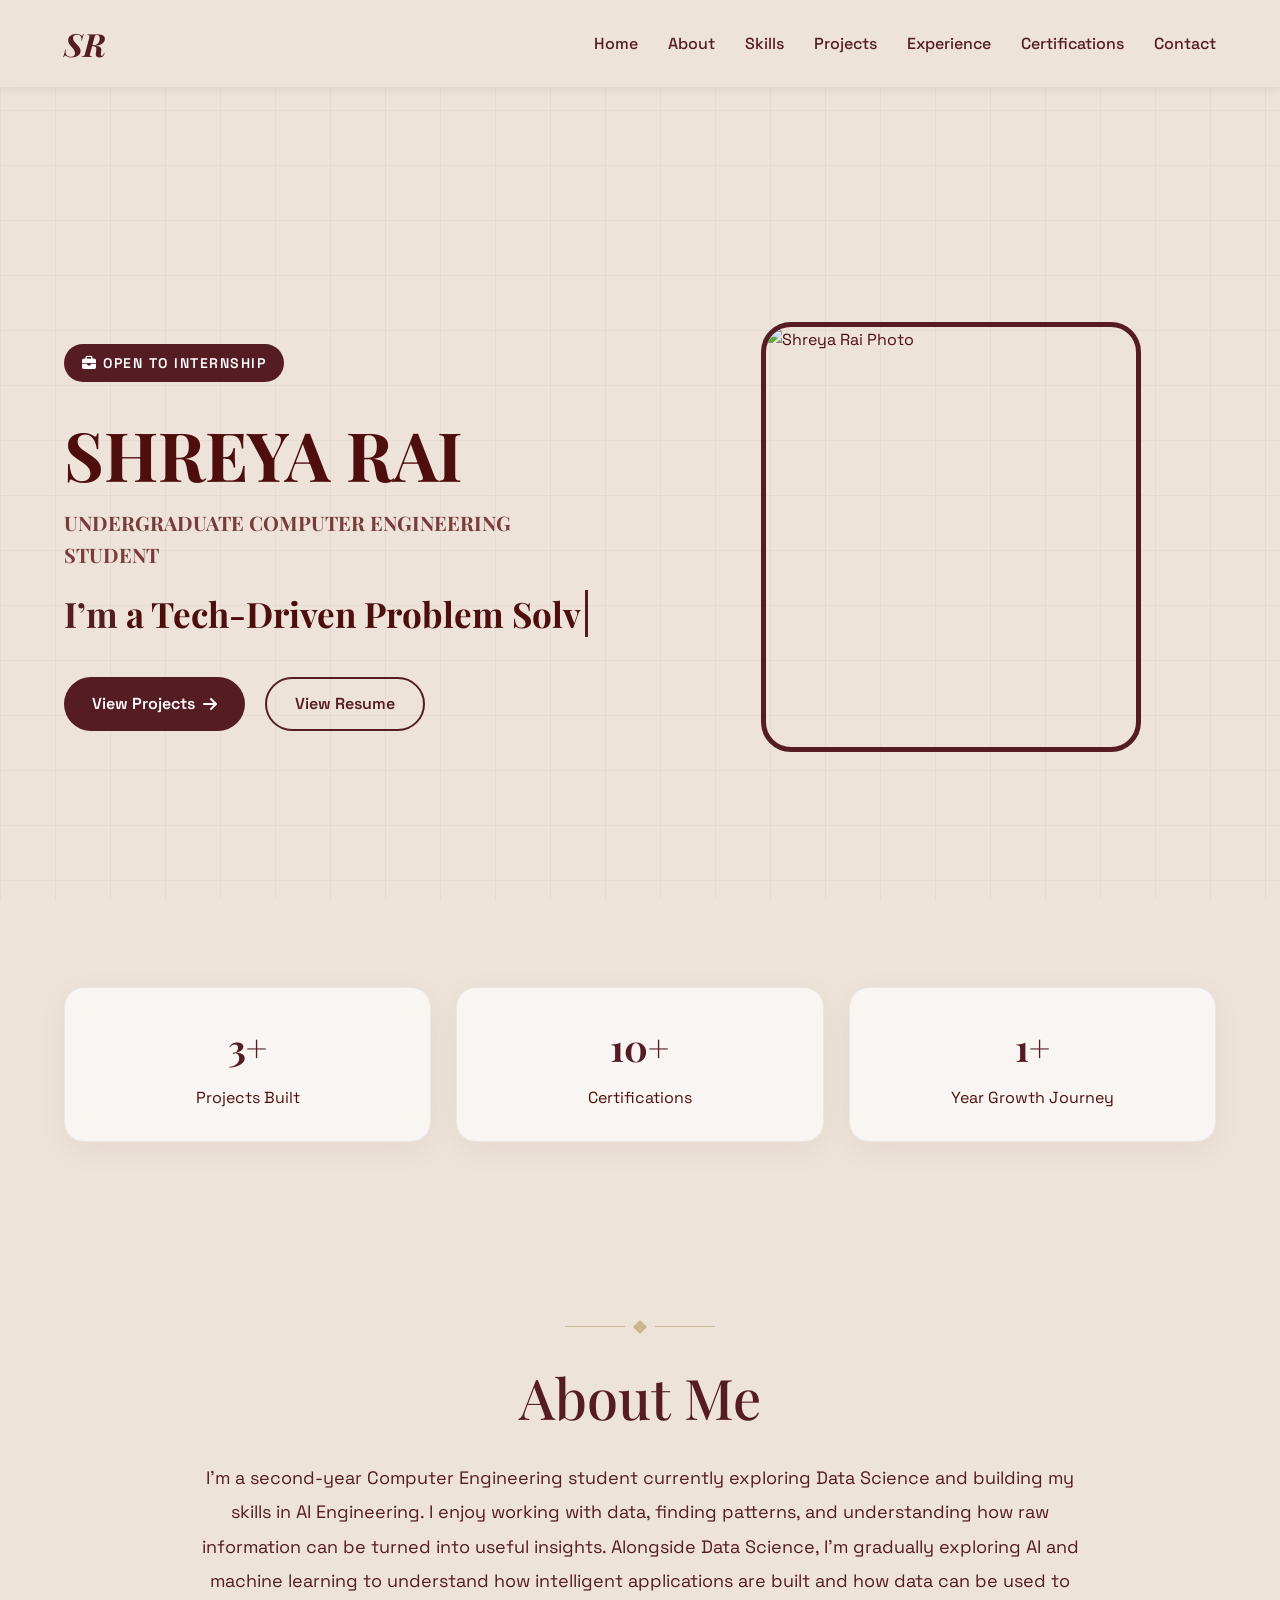
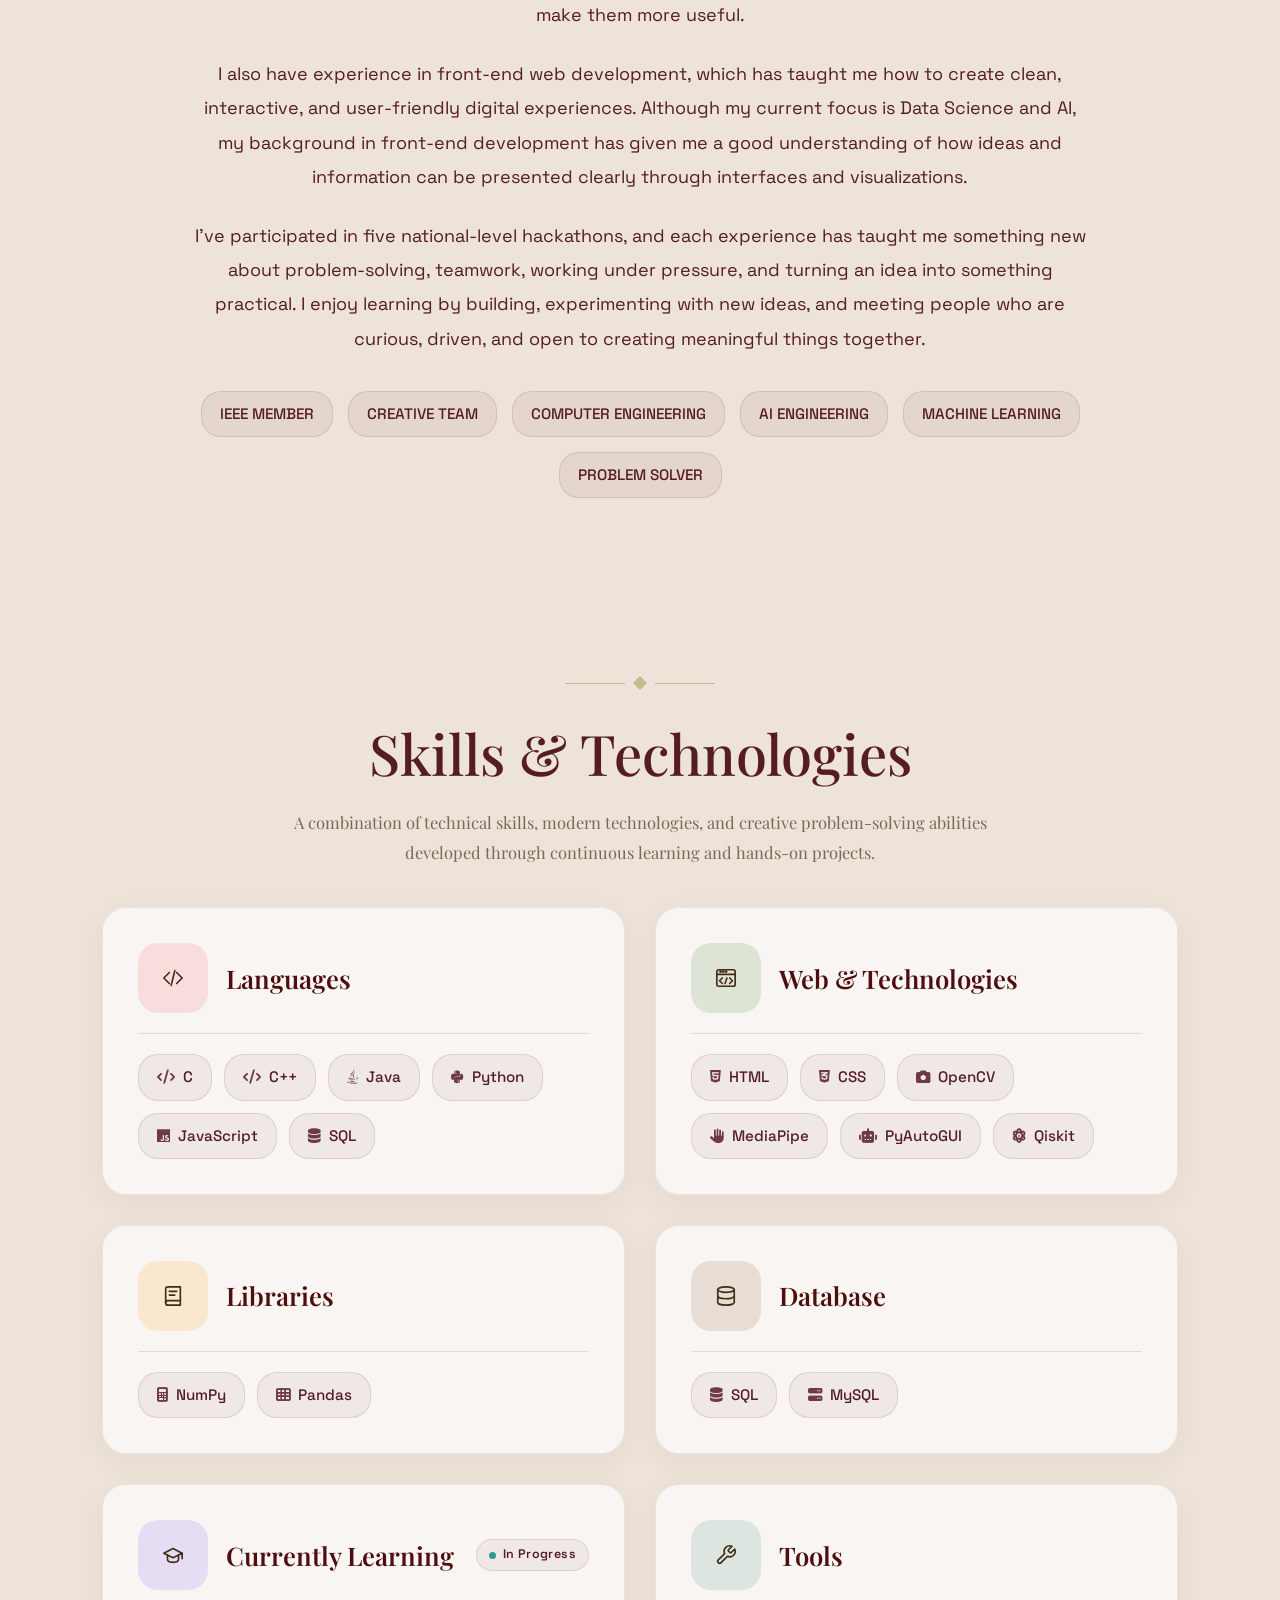
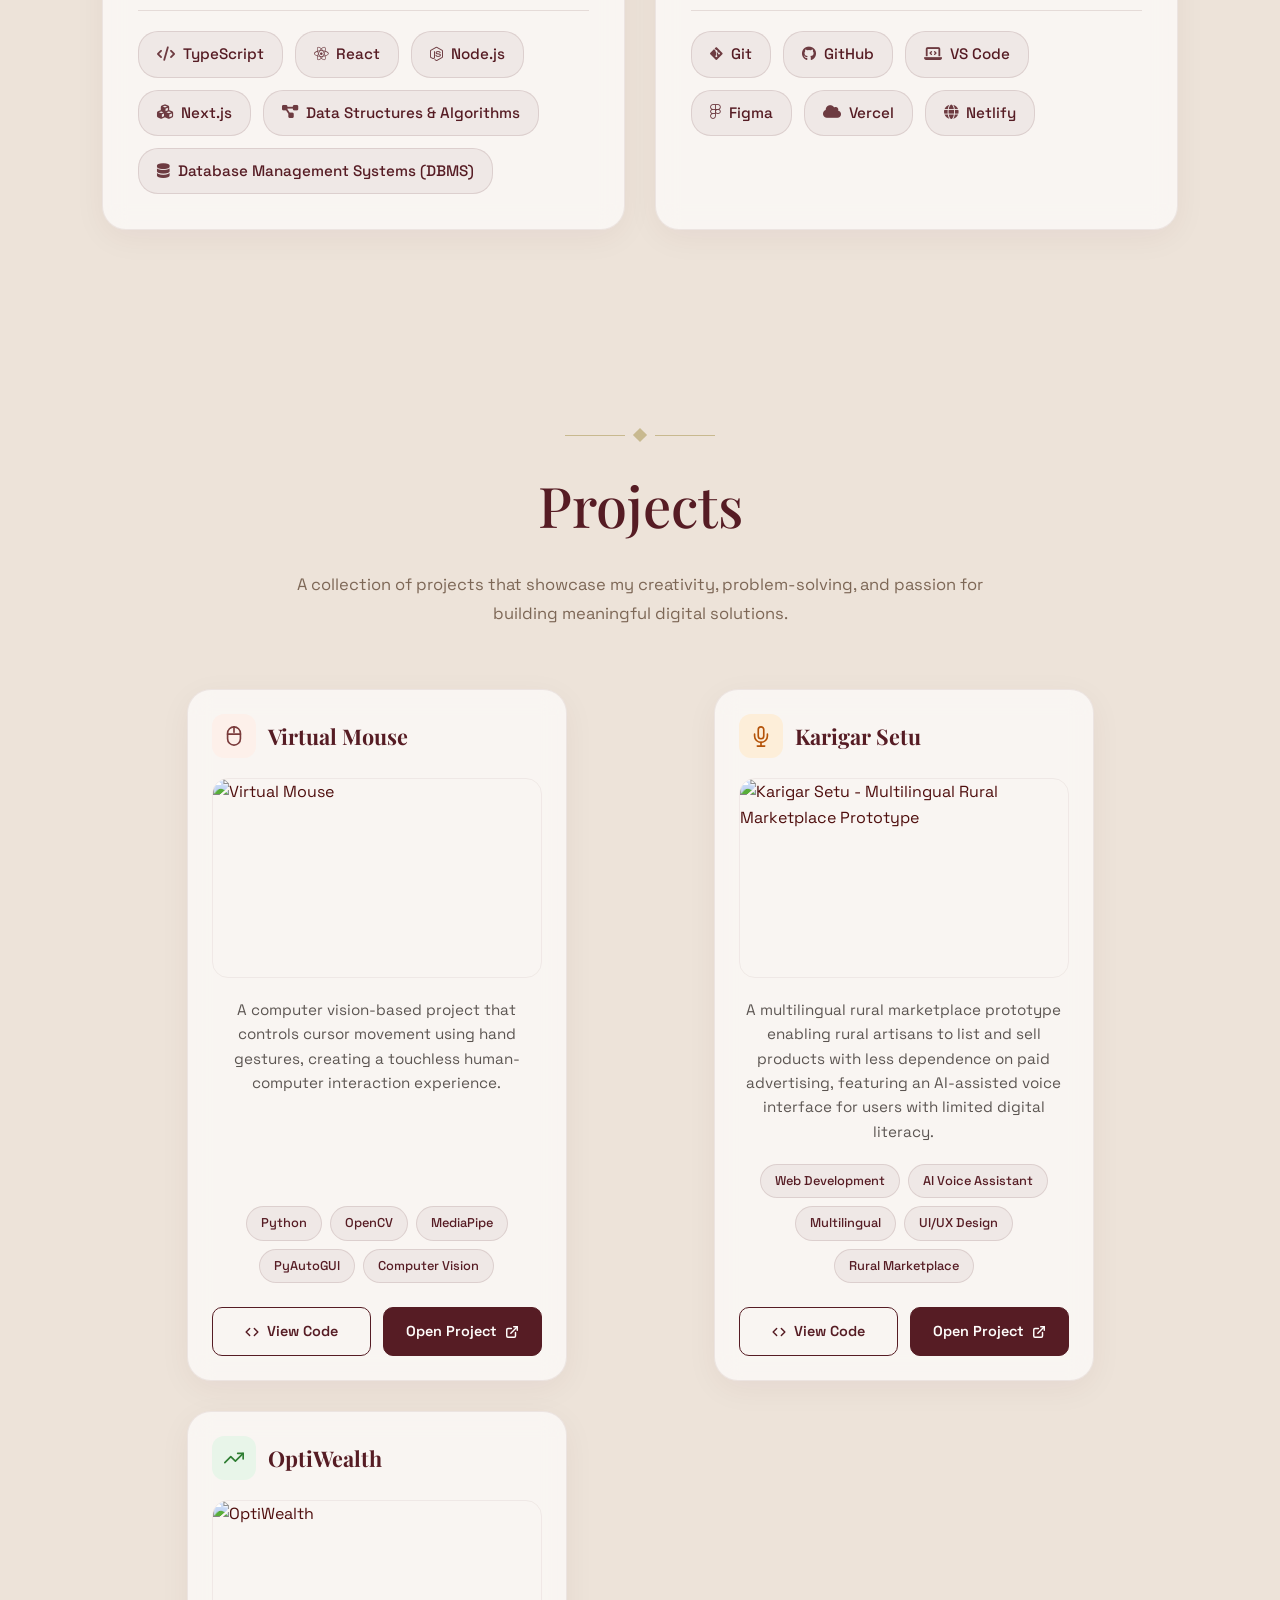
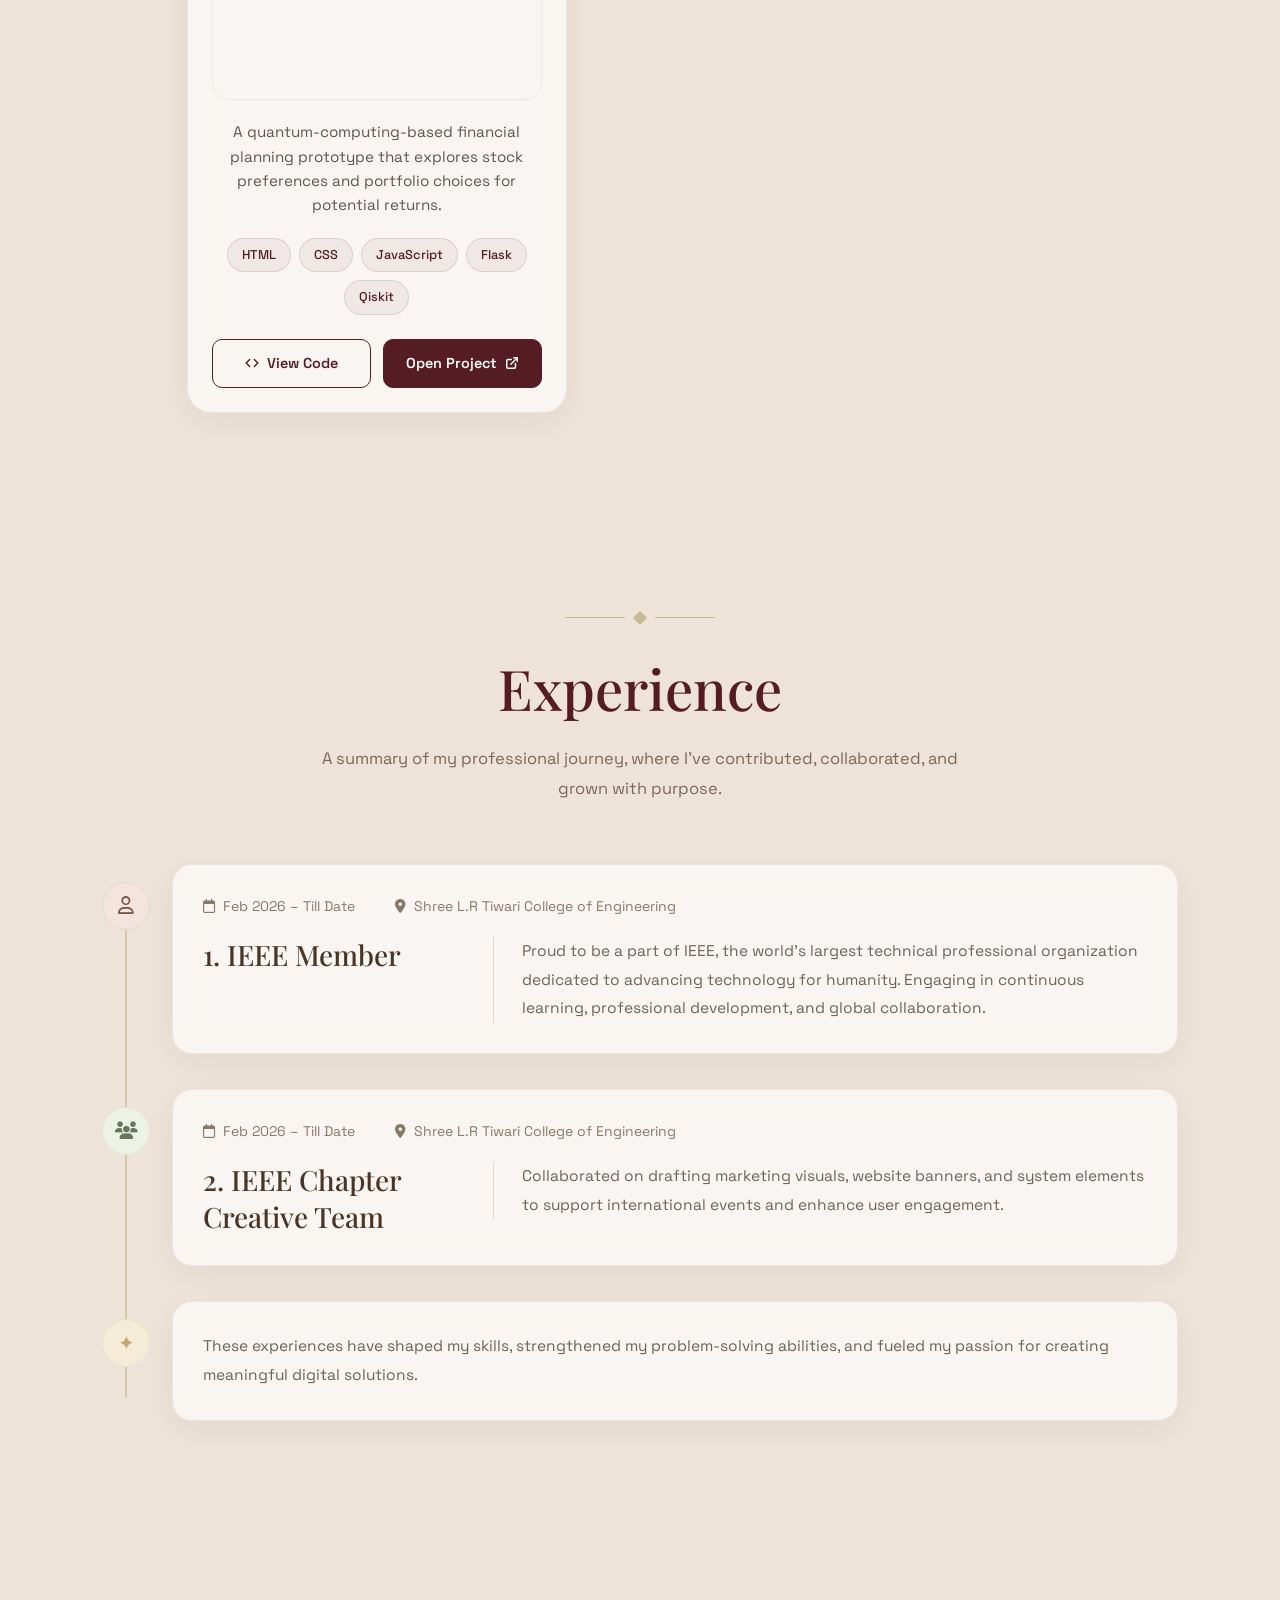
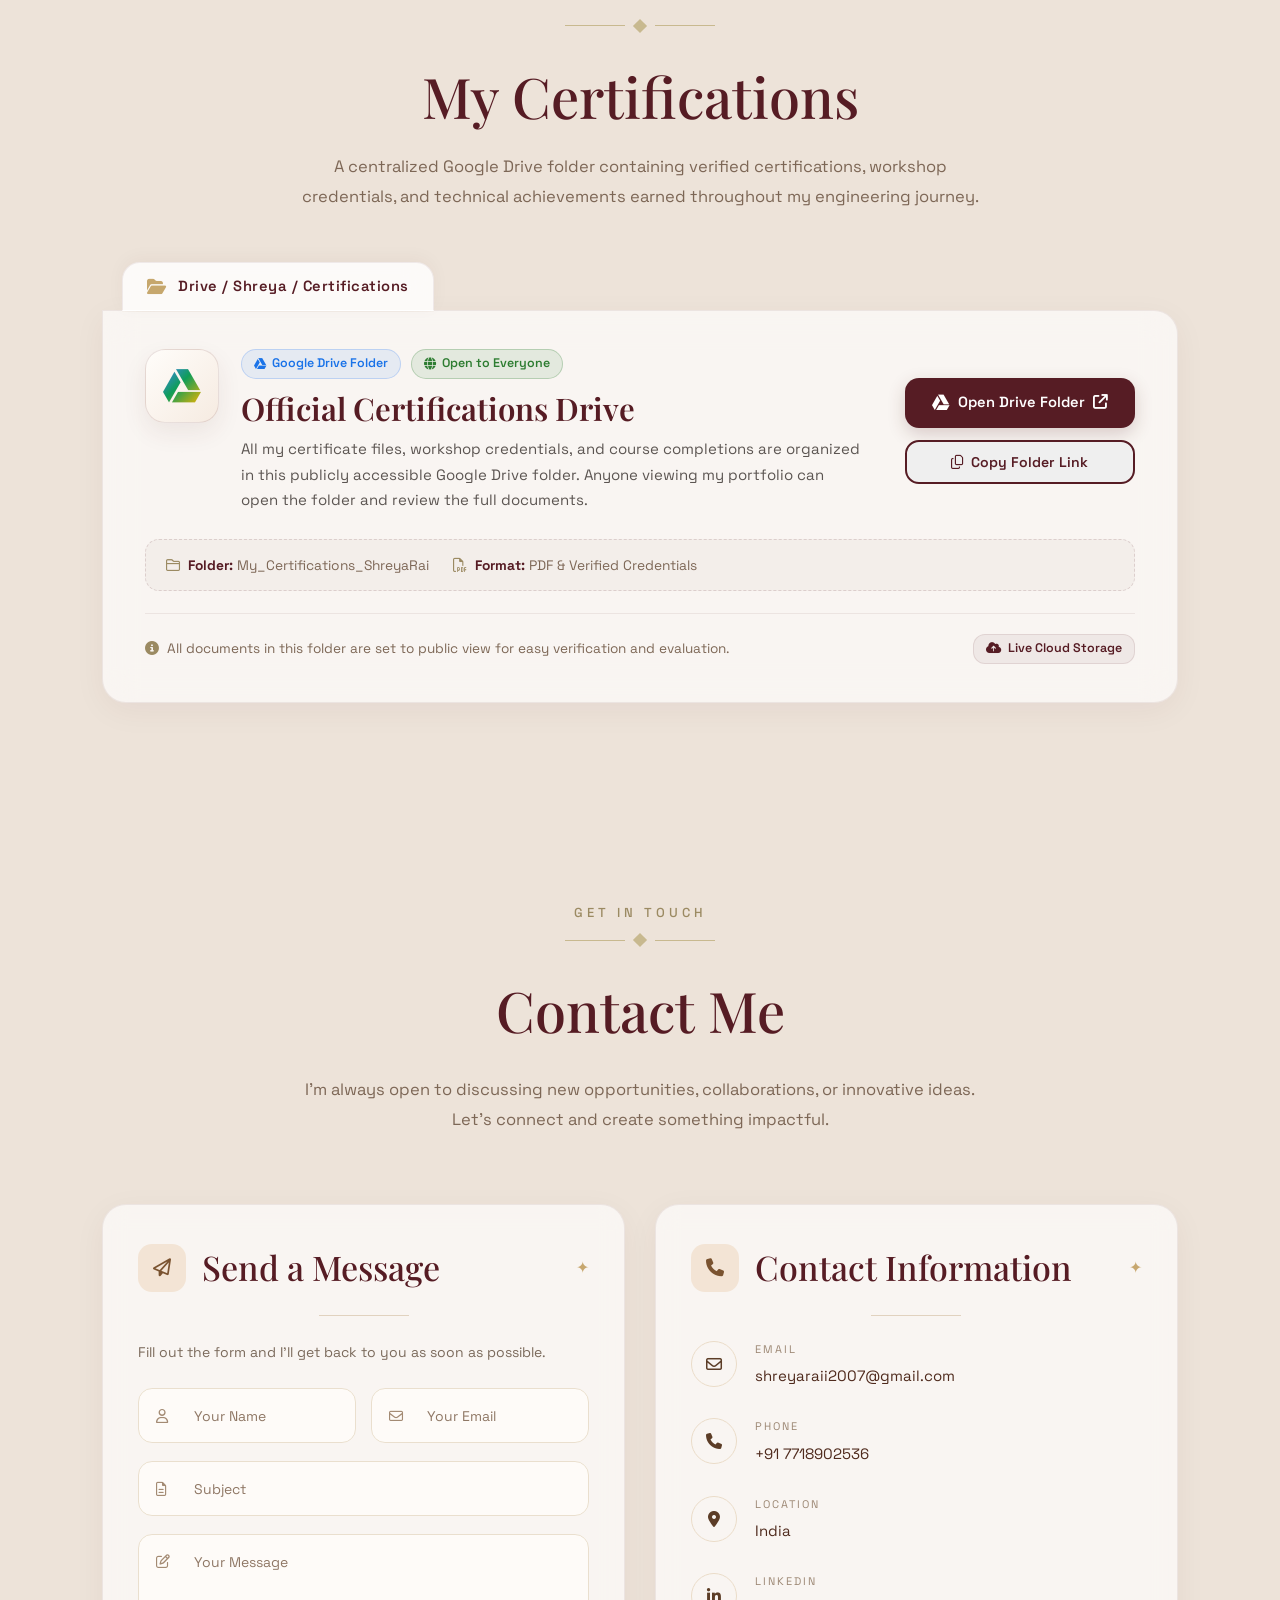
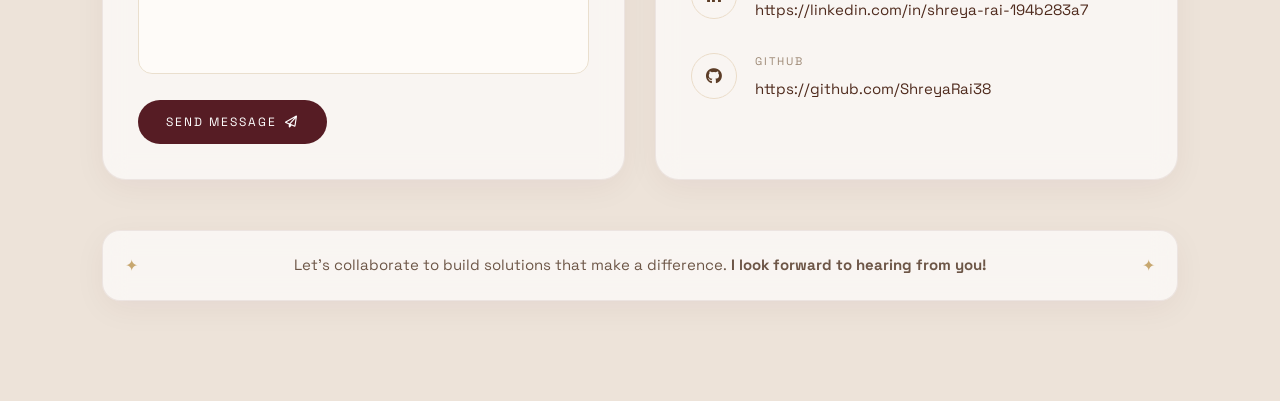
==== commit 13a1329f: "Update index.html" ====
--- a/index.html
+++ b/index.html
@@ -95,25 +95,24 @@
                
             <div class="about-content">
                 <p>
-                    I’m a passionate Computer Engineering student focused on
-                    building innovative digital experiences through technology
-                    and design. I enjoy creating clean, modern, and meaningful
-                    solutions that combine creativity with practical problem-solving.
+                    I’m a second-year Computer Engineering student currently exploring Data Science and building my skills in AI Engineering. I enjoy working with data, finding patterns, and understanding how raw information can be turned into useful insights. Alongside Data Science, I’m gradually exploring AI and machine learning to understand how intelligent applications are built and how data can be used to make them more useful.
                 </p>
 
                 <p>
-                    With experience participating in hackathons and technical
-                    projects, I love working in collaborative environments that
-                    challenge learning and growth. My interests include full-stack
-                    development, AI-powered applications, UI/UX design, and
-                    modern web technologies.
+                    I also have experience in front-end web development, which has taught me how to create clean, interactive, and user-friendly digital experiences. Although my current focus is Data Science and AI, my background in front-end development has given me a good understanding of how ideas and information can be presented clearly through interfaces and visualizations.
+                </p>
+
+                <p>
+                    I’ve participated in five national-level hackathons, and each experience has taught me something new about problem-solving, teamwork, working under pressure, and turning an idea into something practical. I enjoy learning by building, experimenting with new ideas, and meeting people who are curious, driven, and open to creating meaningful things together.
                 </p>
 
                 <div class="about-tags">
                     <span>IEEE MEMBER</span>
                     <span>CREATIVE TEAM</span>
-                    <span>SOFTWARE DEVELOPER</span>
                     <span>COMPUTER ENGINEERING</span>
+                    <span>AI ENGINEERING</span>
+                    <span>MACHINE LEARNING</span>
+                    <span>PROBLEM SOLVER</span>
                 </div>
             </div>
         </div>
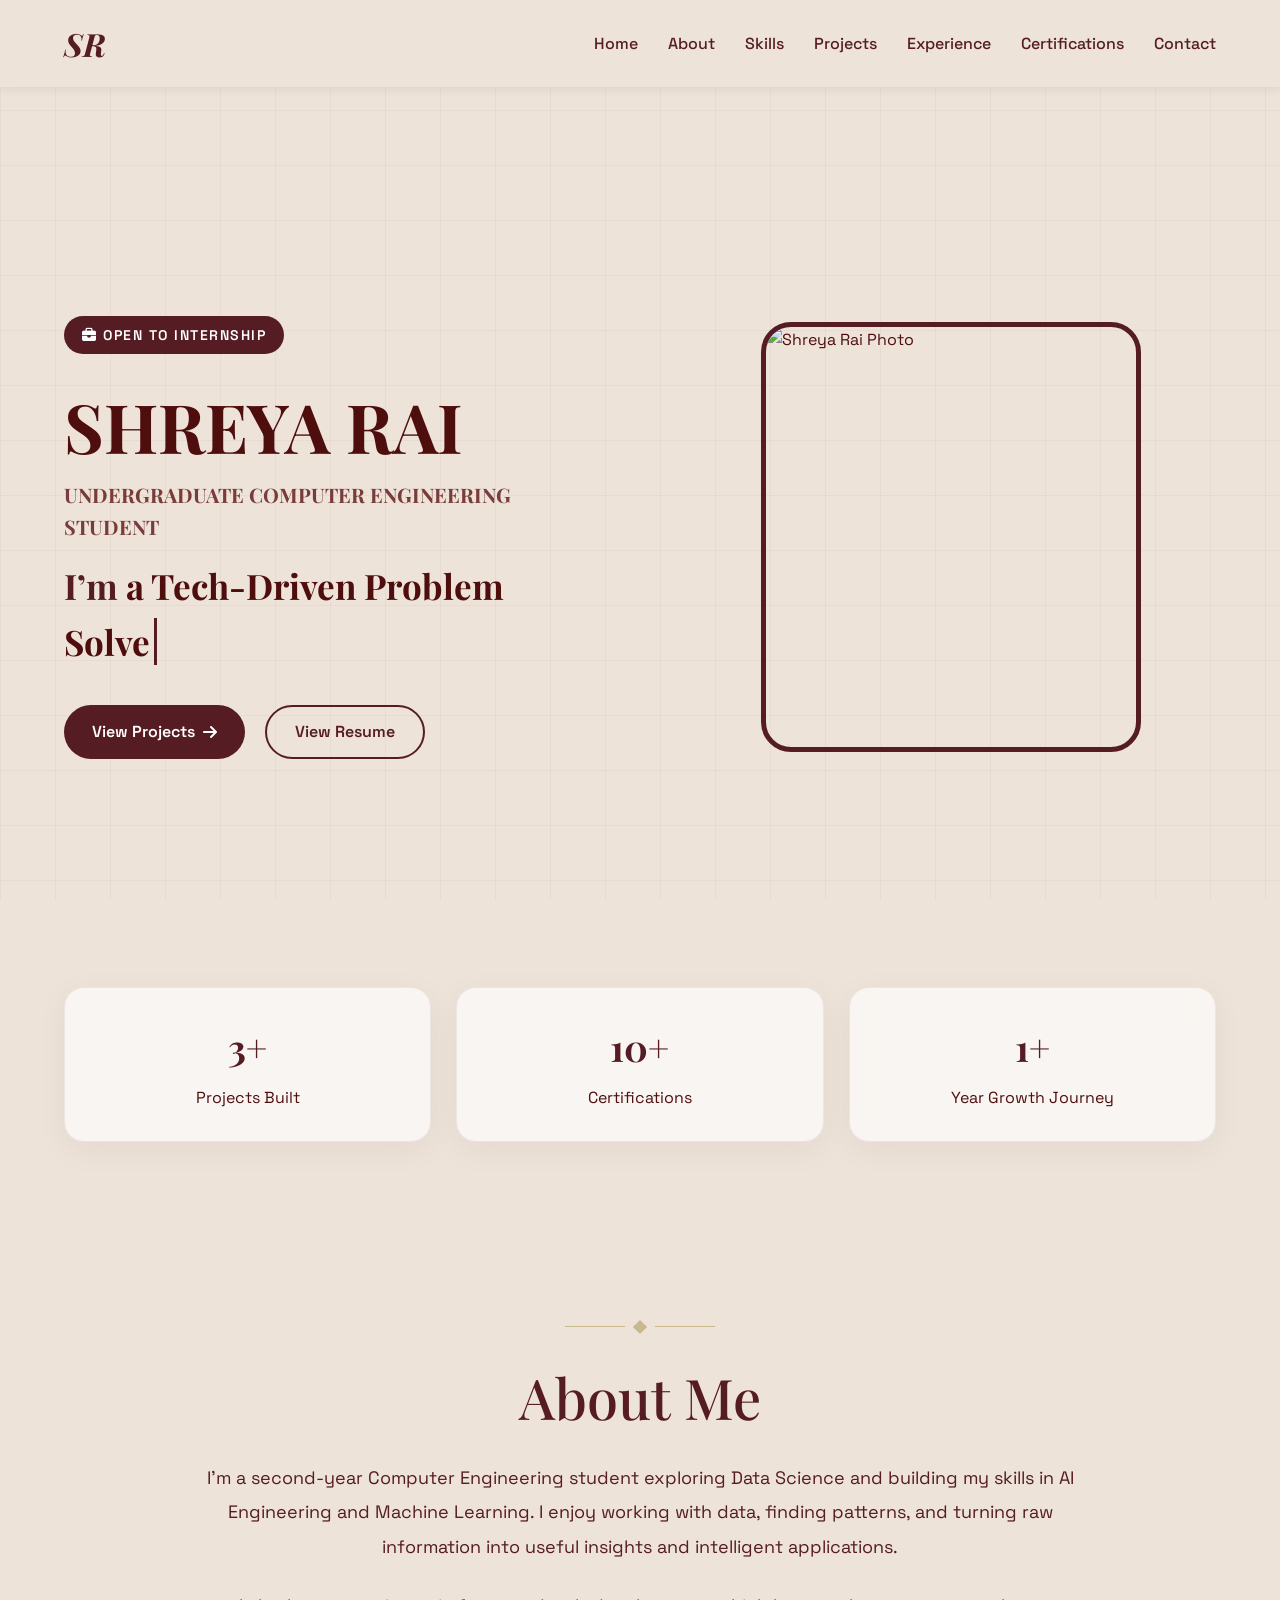
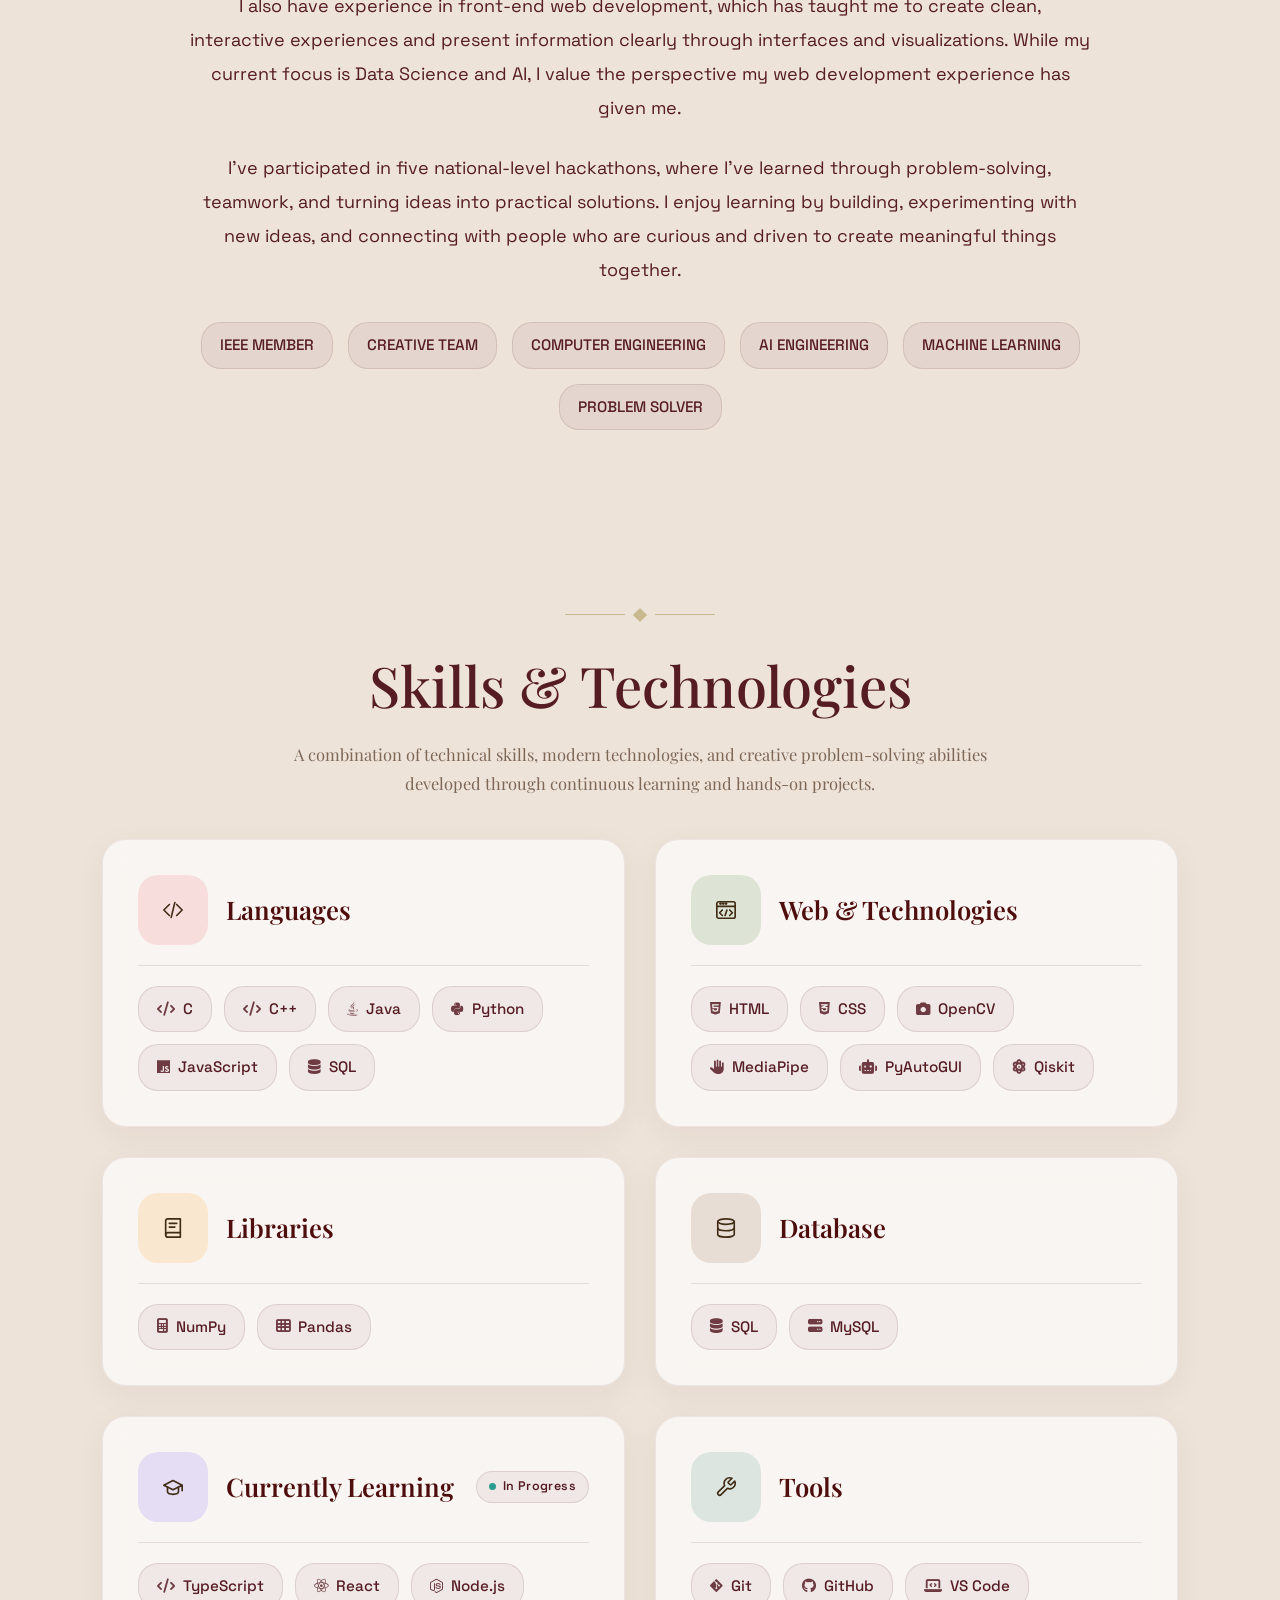
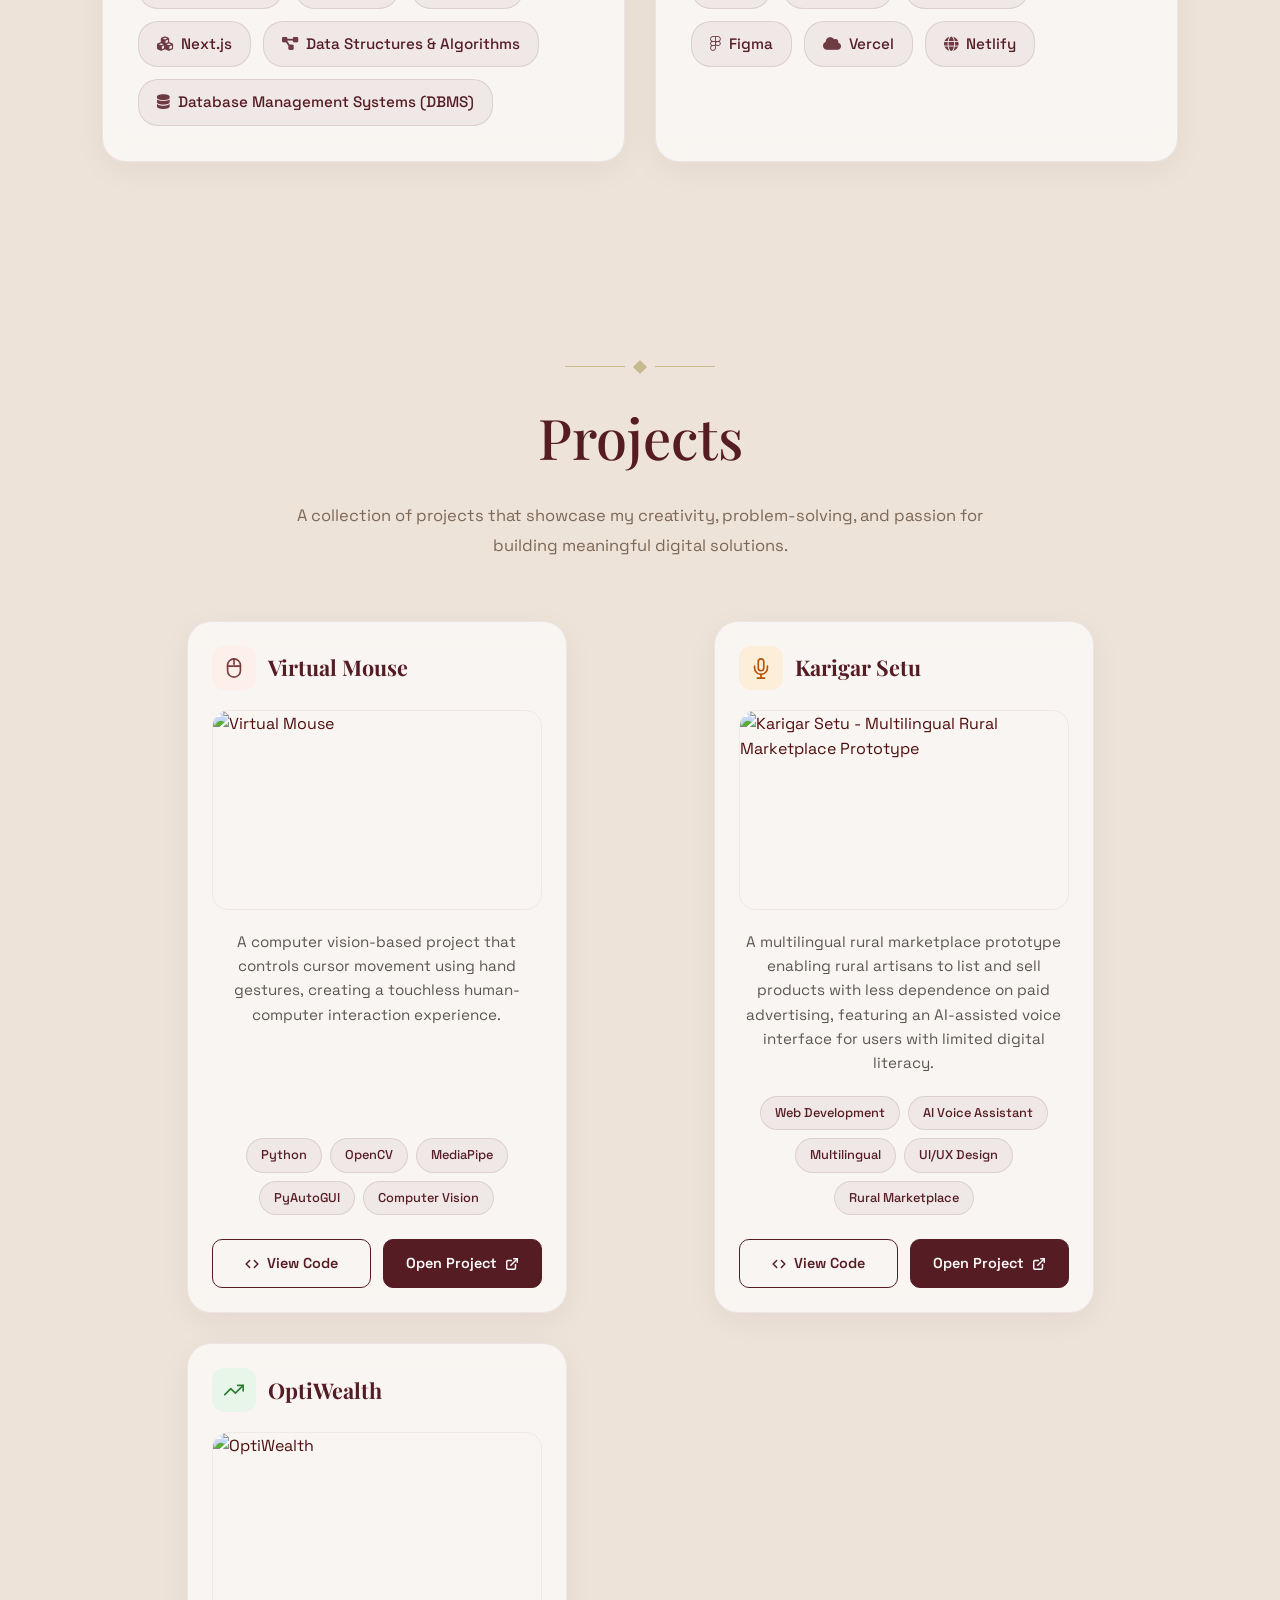
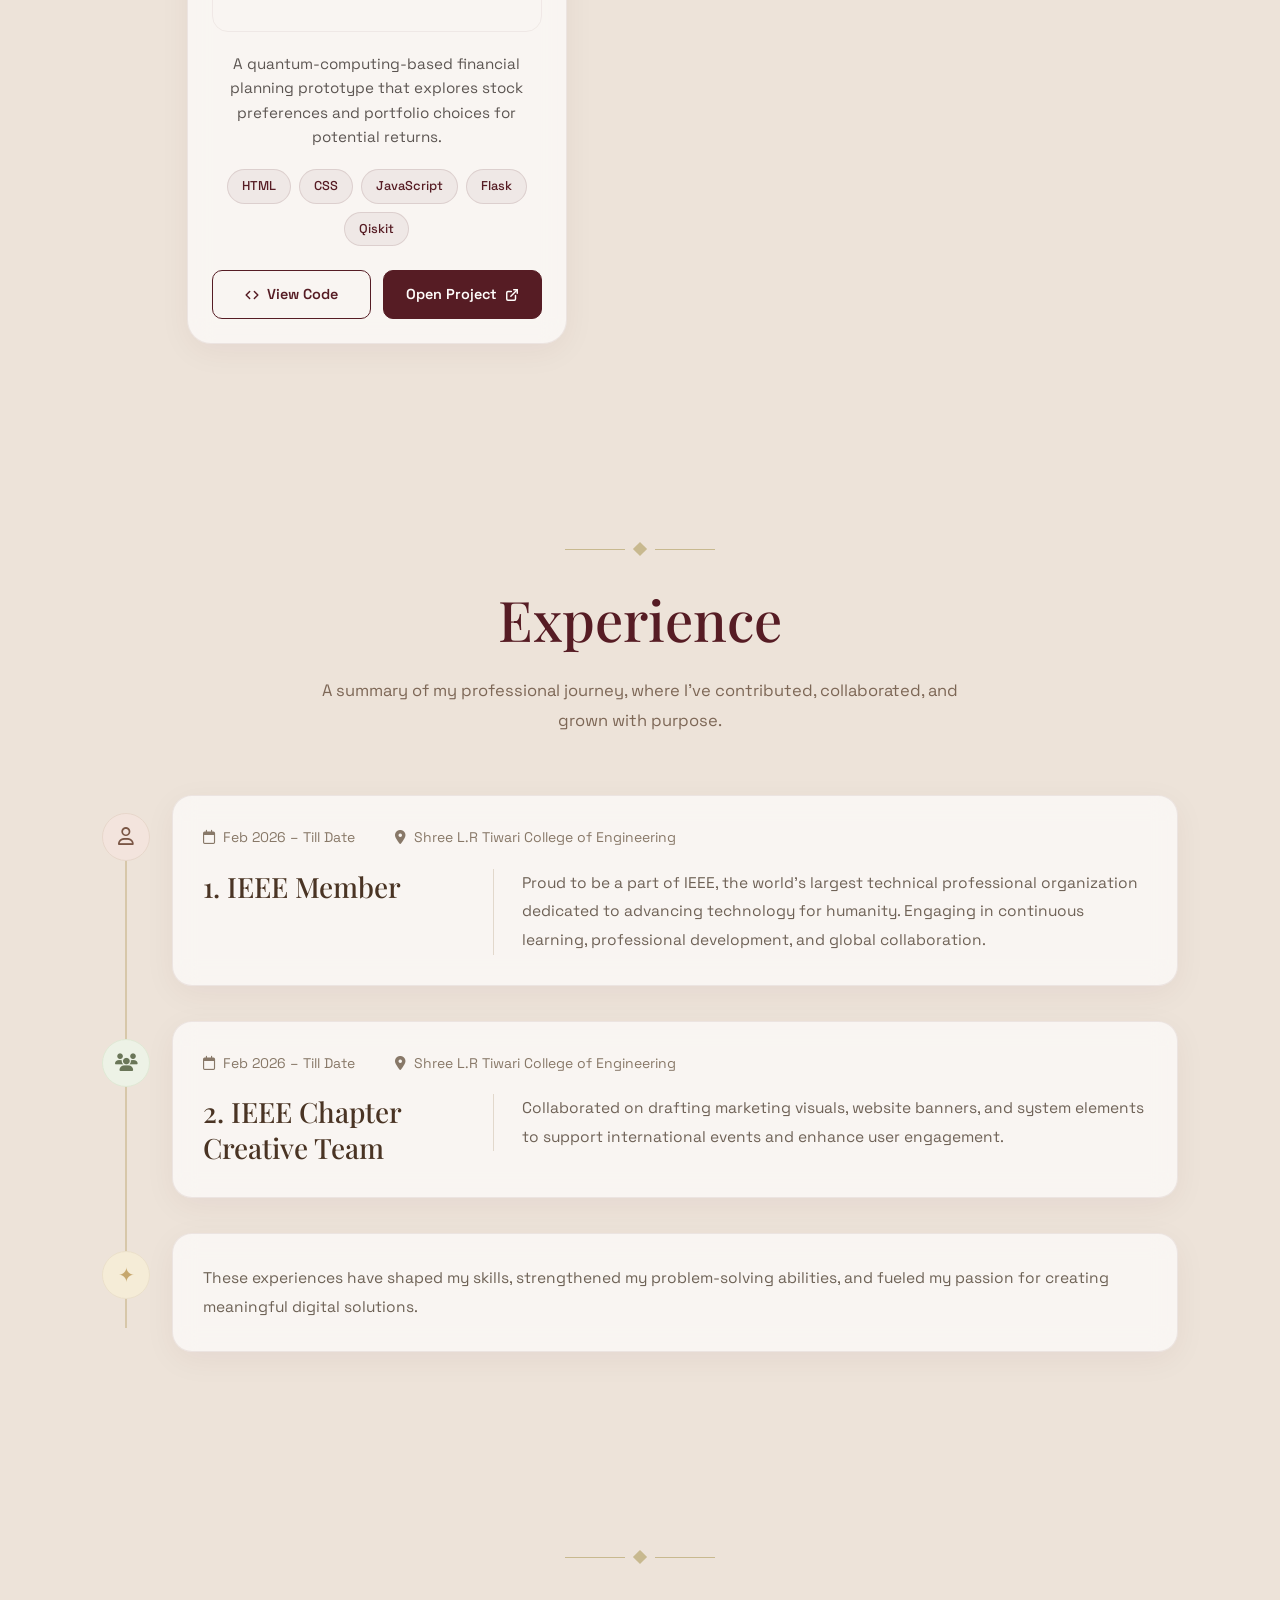
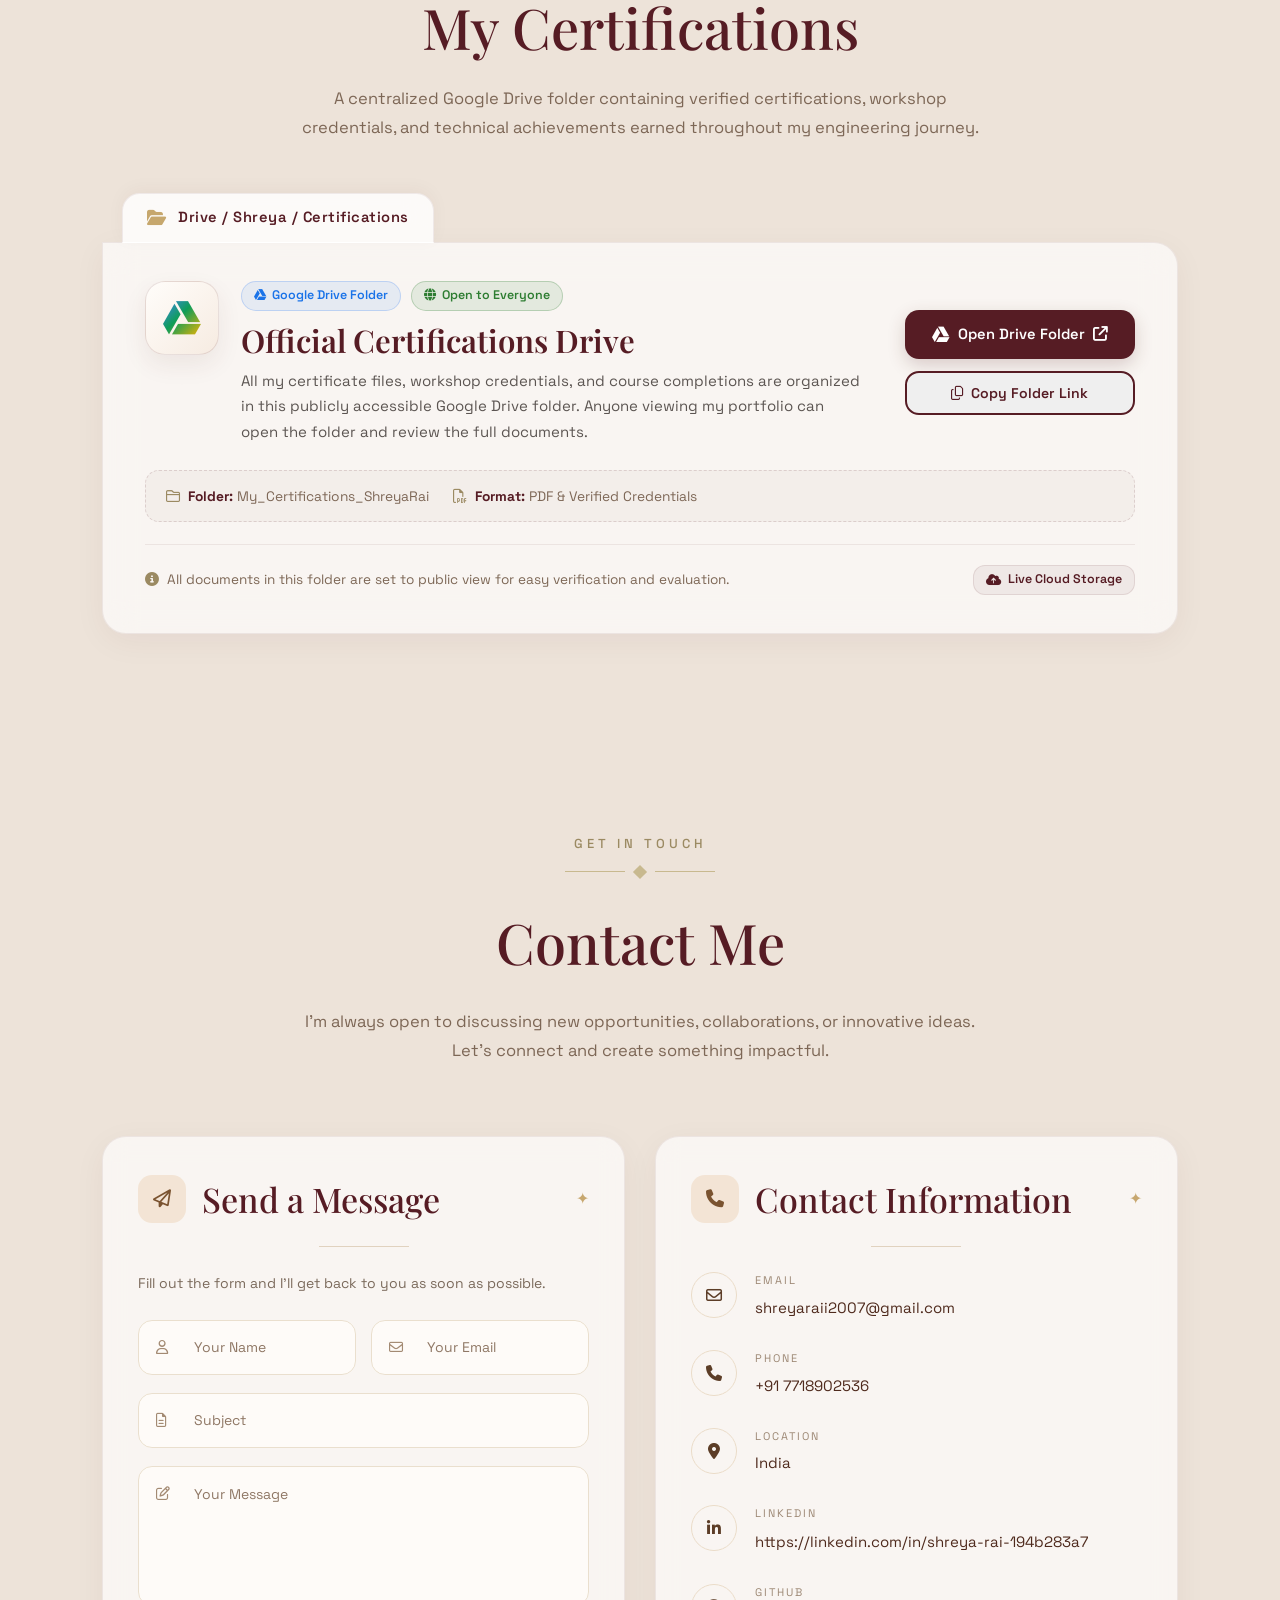
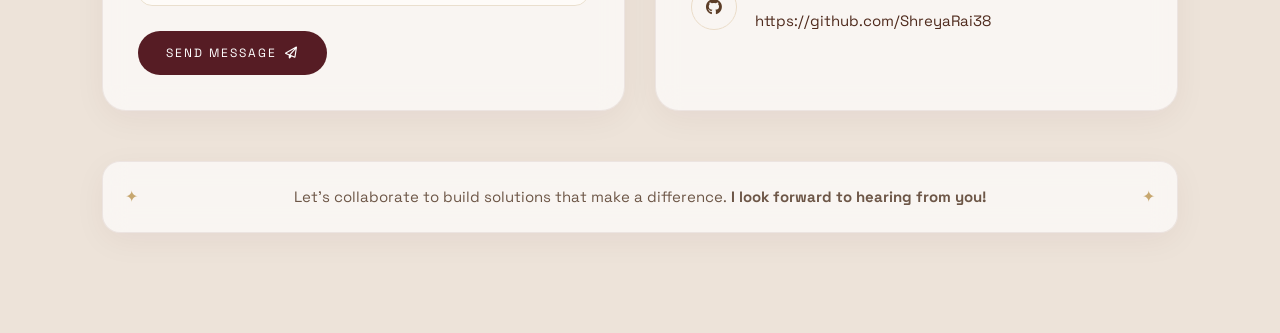
==== commit 390115c8: "Update index.html" ====
--- a/index.html
+++ b/index.html
@@ -94,18 +94,17 @@
             </div>
                
             <div class="about-content">
-                <p>
-                    I’m a second-year Computer Engineering student currently exploring Data Science and building my skills in AI Engineering. I enjoy working with data, finding patterns, and understanding how raw information can be turned into useful insights. Alongside Data Science, I’m gradually exploring AI and machine learning to understand how intelligent applications are built and how data can be used to make them more useful.
-                </p>
-
-                <p>
-                    I also have experience in front-end web development, which has taught me how to create clean, interactive, and user-friendly digital experiences. Although my current focus is Data Science and AI, my background in front-end development has given me a good understanding of how ideas and information can be presented clearly through interfaces and visualizations.
-                </p>
-
-                <p>
-                    I’ve participated in five national-level hackathons, and each experience has taught me something new about problem-solving, teamwork, working under pressure, and turning an idea into something practical. I enjoy learning by building, experimenting with new ideas, and meeting people who are curious, driven, and open to creating meaningful things together.
-                </p>
-
+   <p>
+  I’m a second-year Computer Engineering student exploring Data Science and building my skills in AI Engineering and Machine Learning. I enjoy working with data, finding patterns, and turning raw information into useful insights and intelligent applications.
+</p>
+
+<p>
+  I also have experience in front-end web development, which has taught me to create clean, interactive experiences and present information clearly through interfaces and visualizations. While my current focus is Data Science and AI, I value the perspective my web development experience has given me.
+</p>
+
+<p>
+  I’ve participated in five national-level hackathons, where I’ve learned through problem-solving, teamwork, and turning ideas into practical solutions. I enjoy learning by building, experimenting with new ideas, and connecting with people who are curious and driven to create meaningful things together.
+</p>
                 <div class="about-tags">
                     <span>IEEE MEMBER</span>
                     <span>CREATIVE TEAM</span>
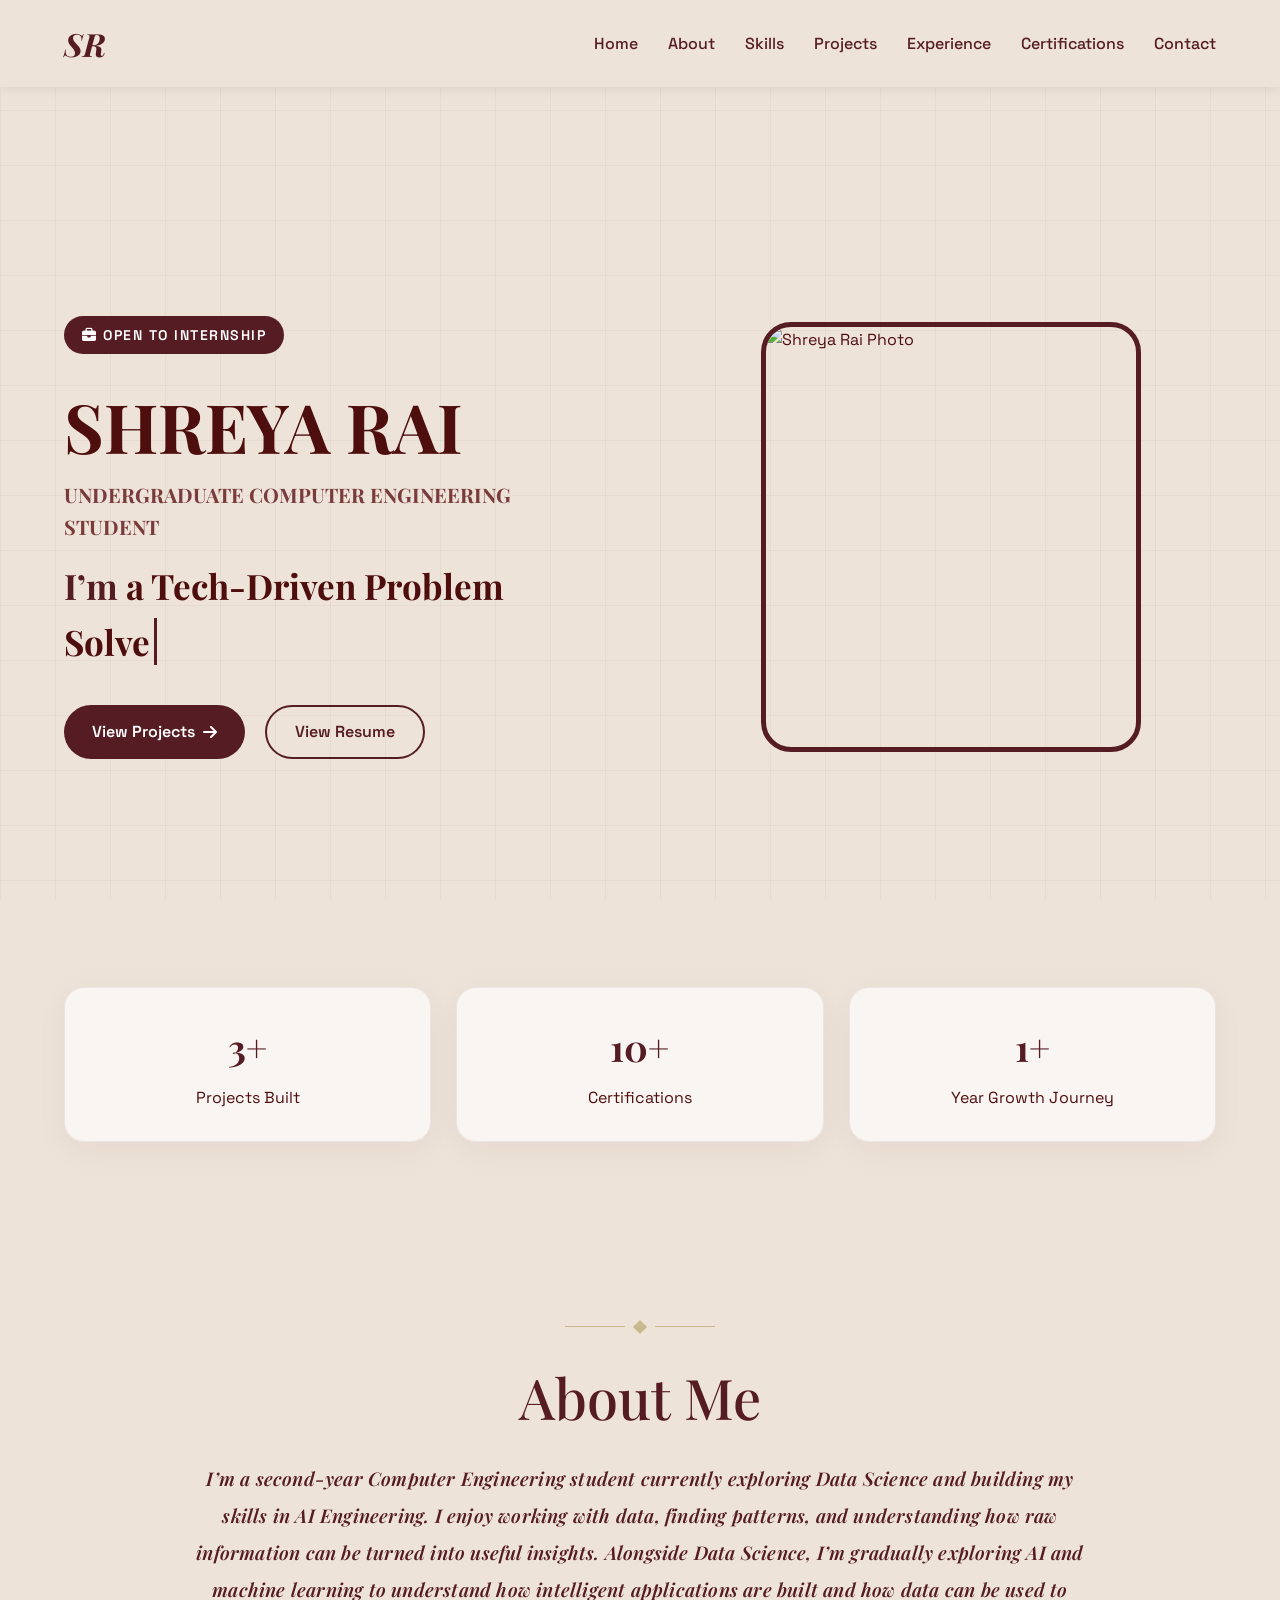
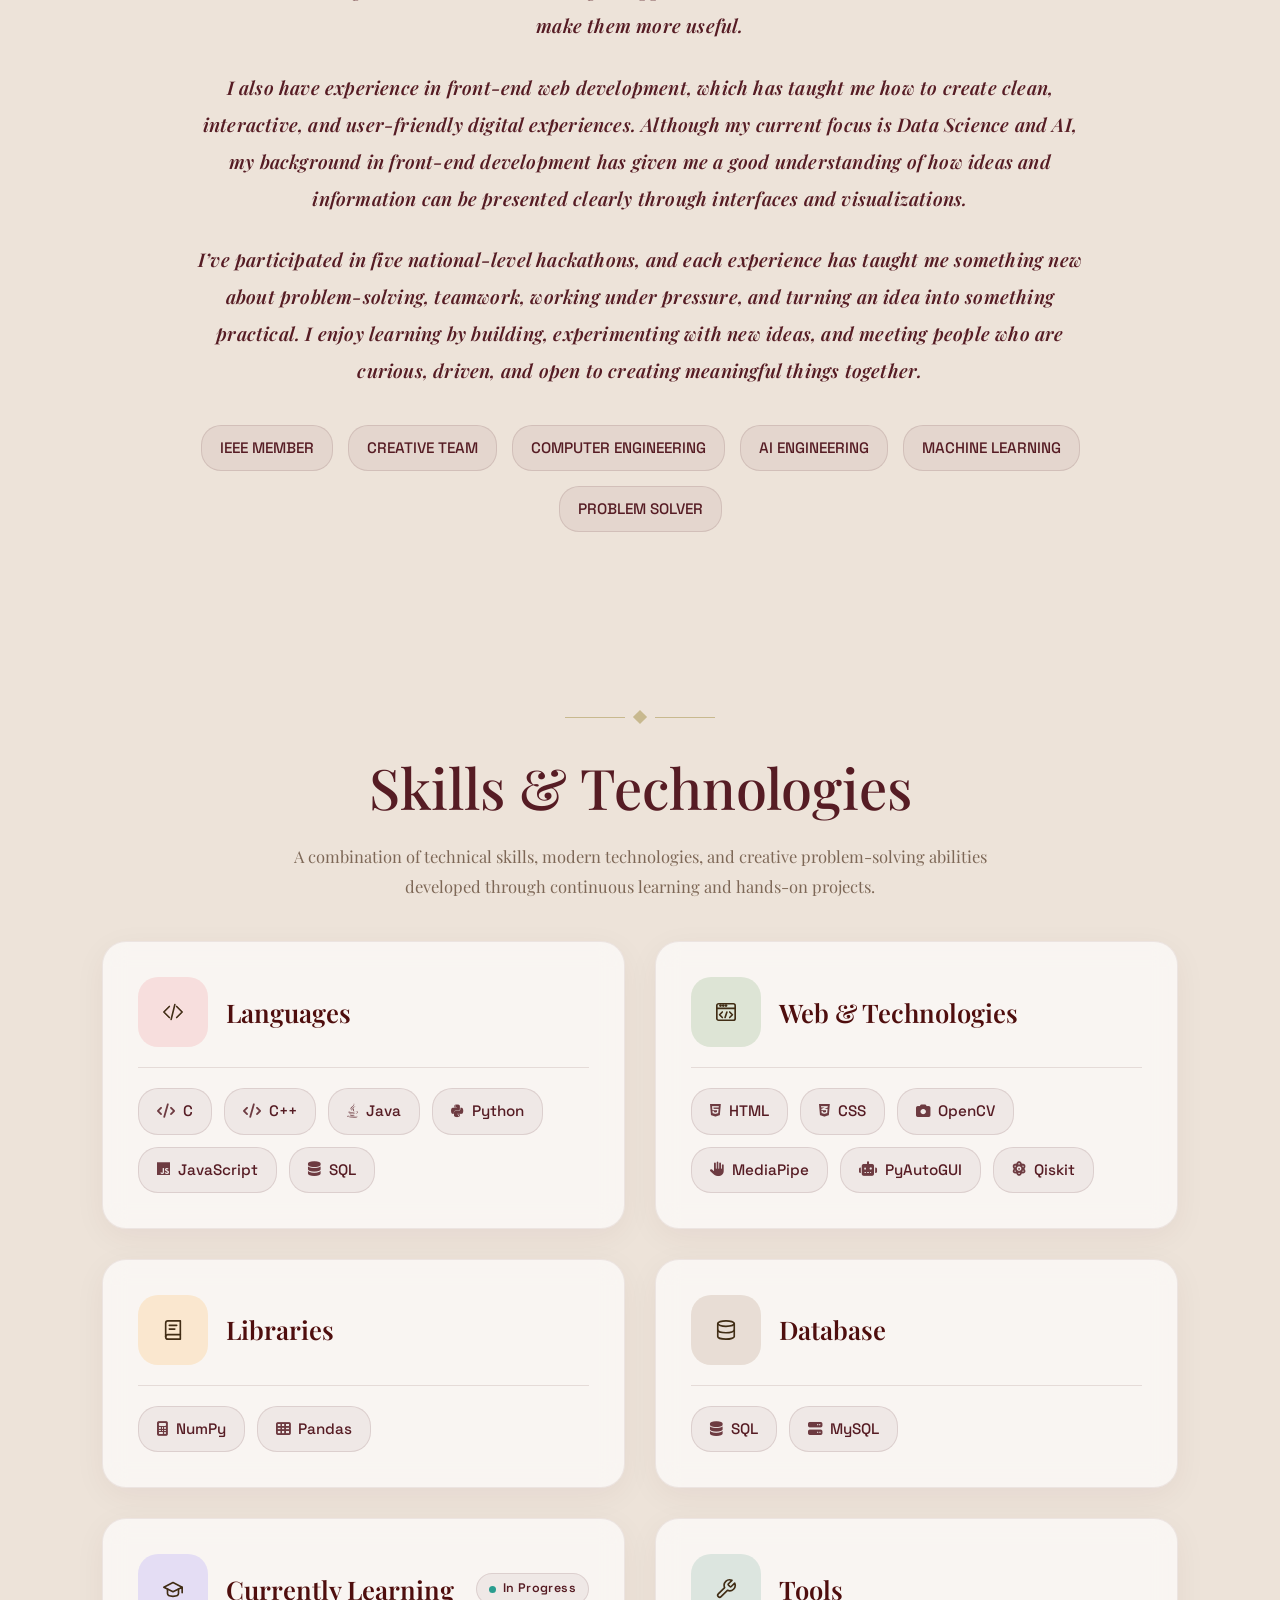
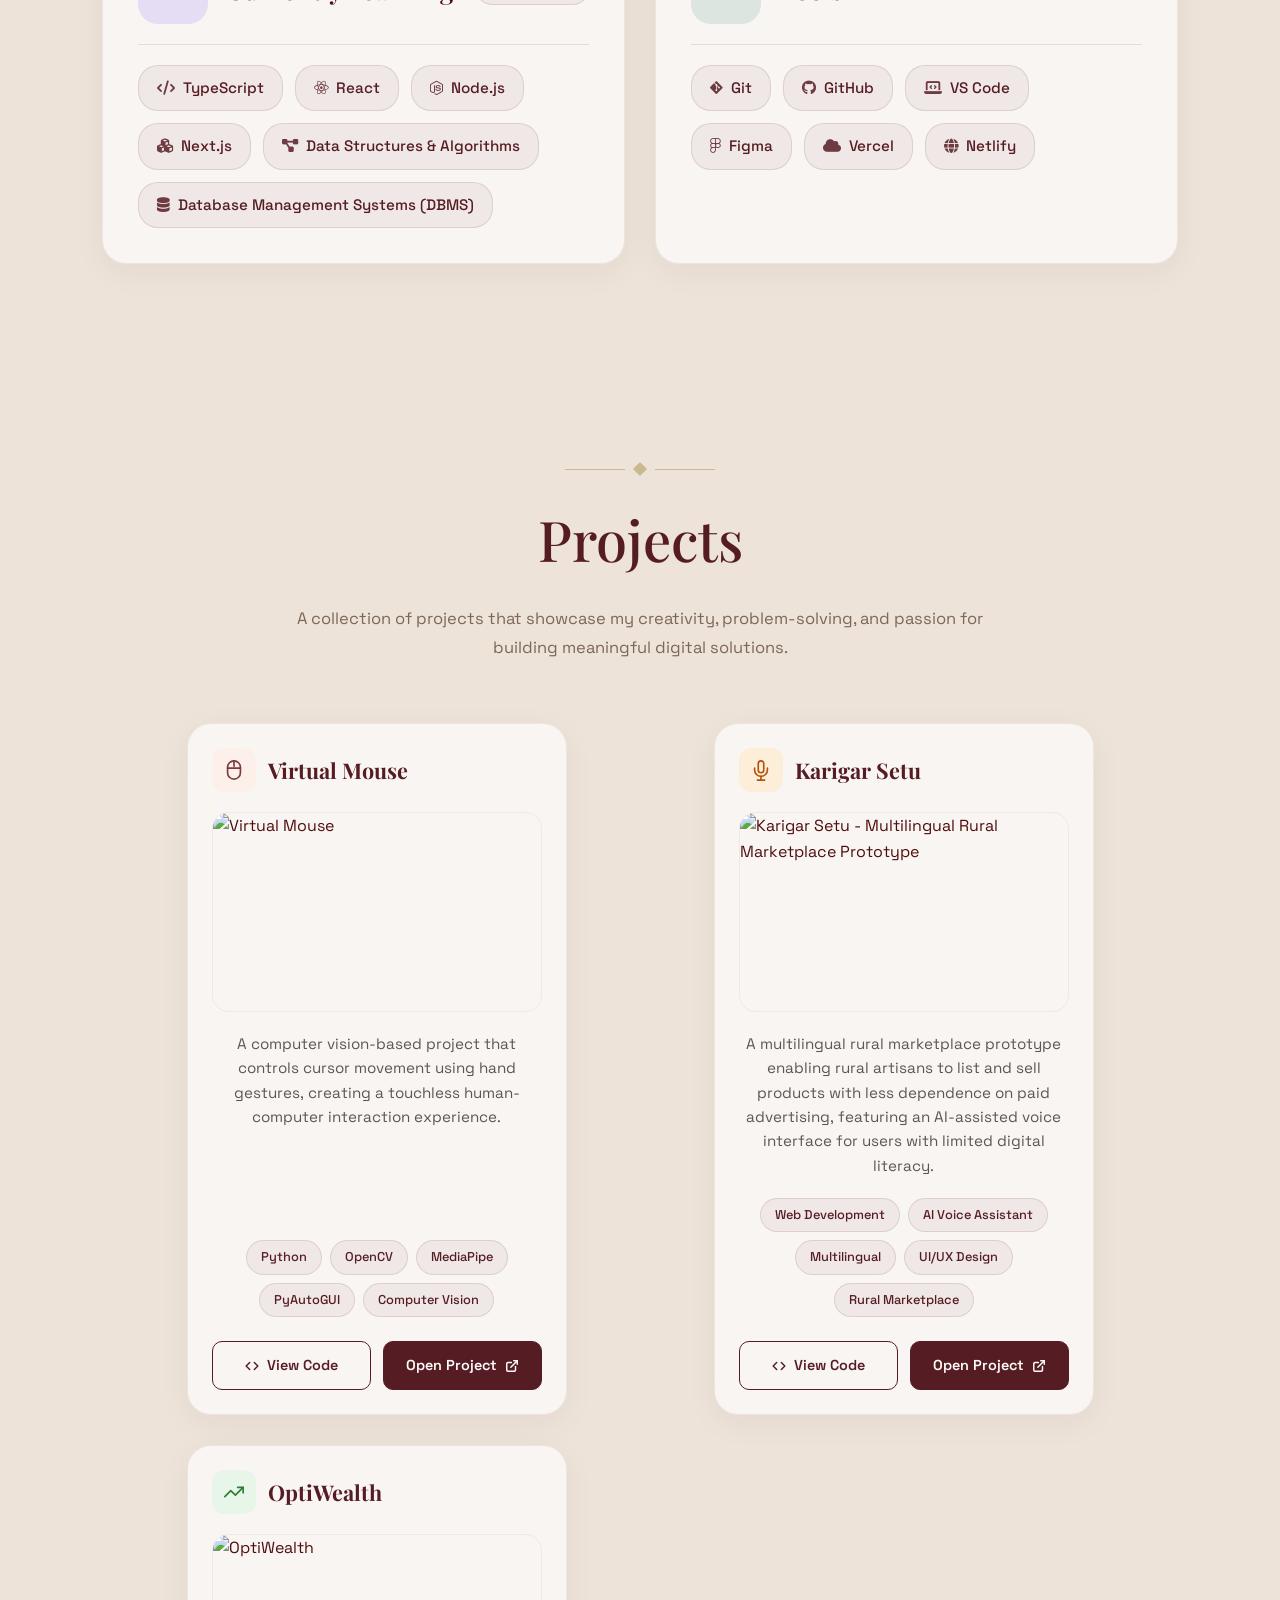
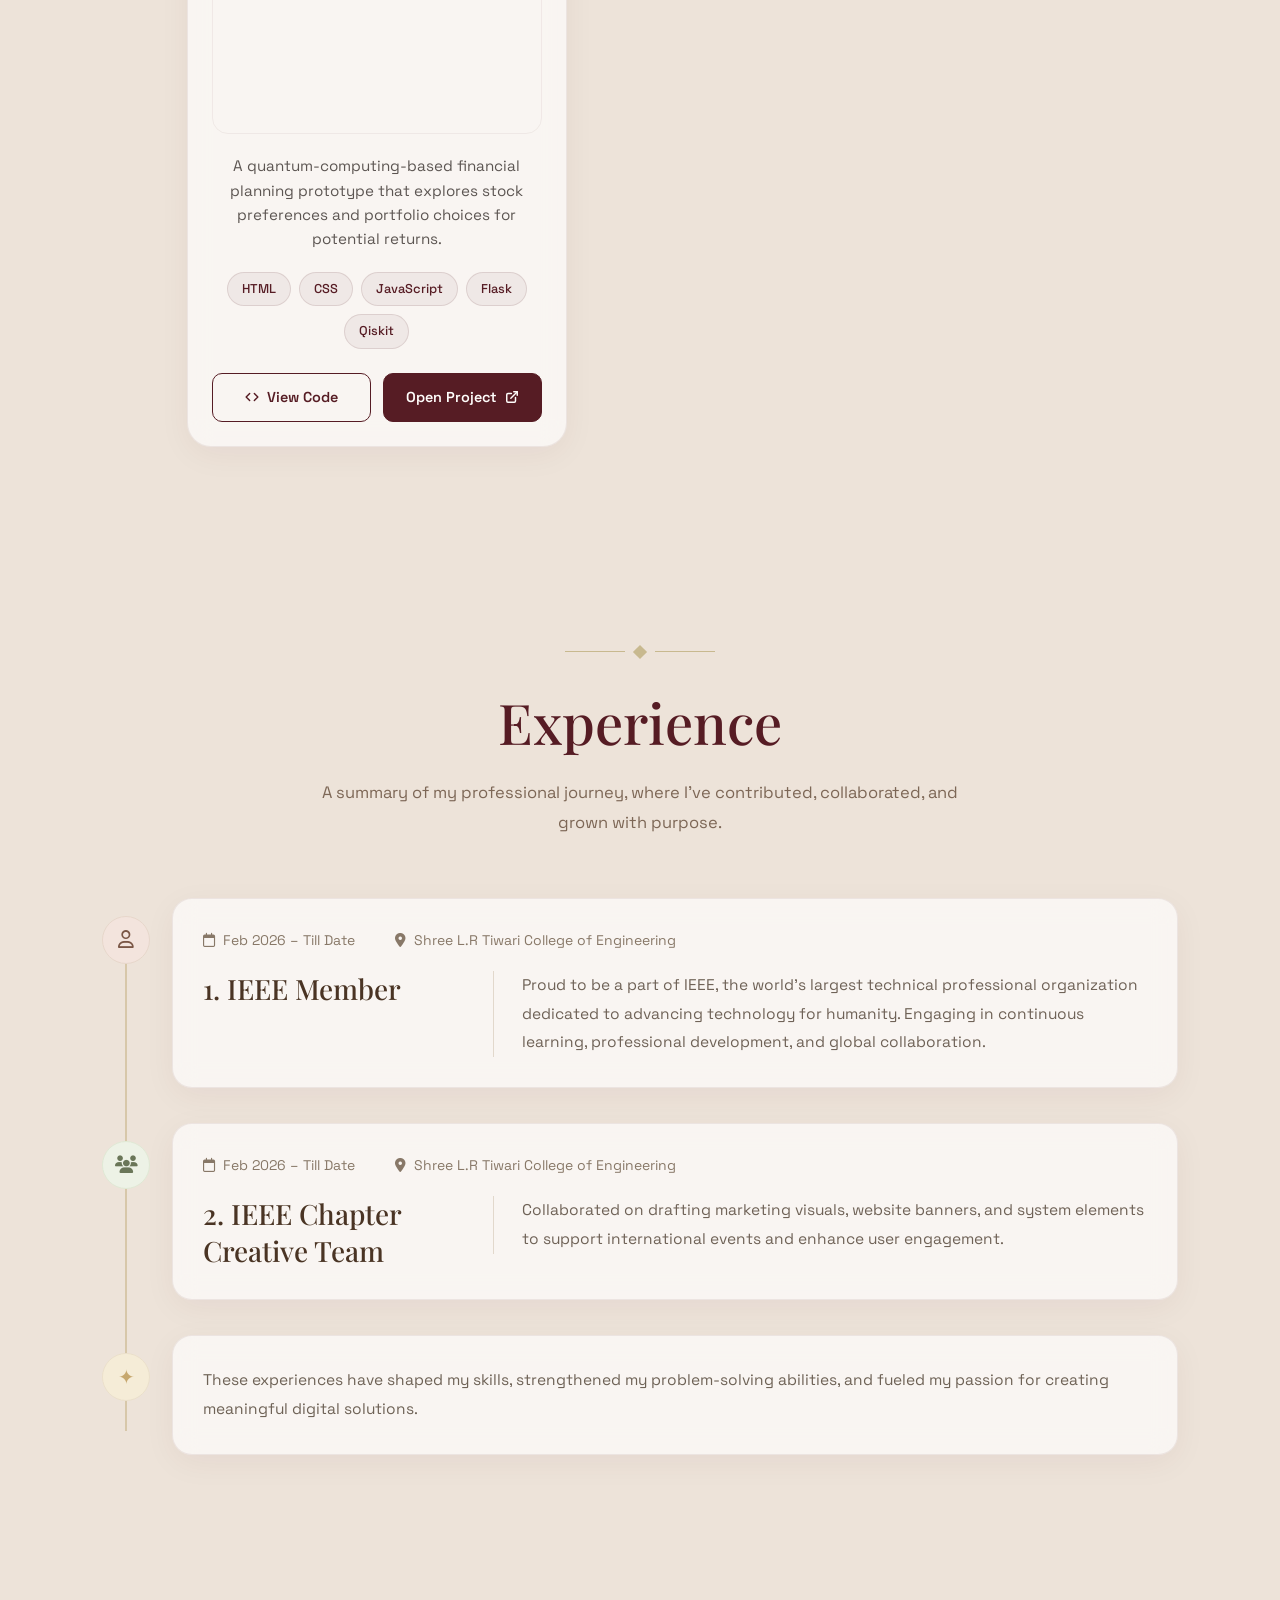
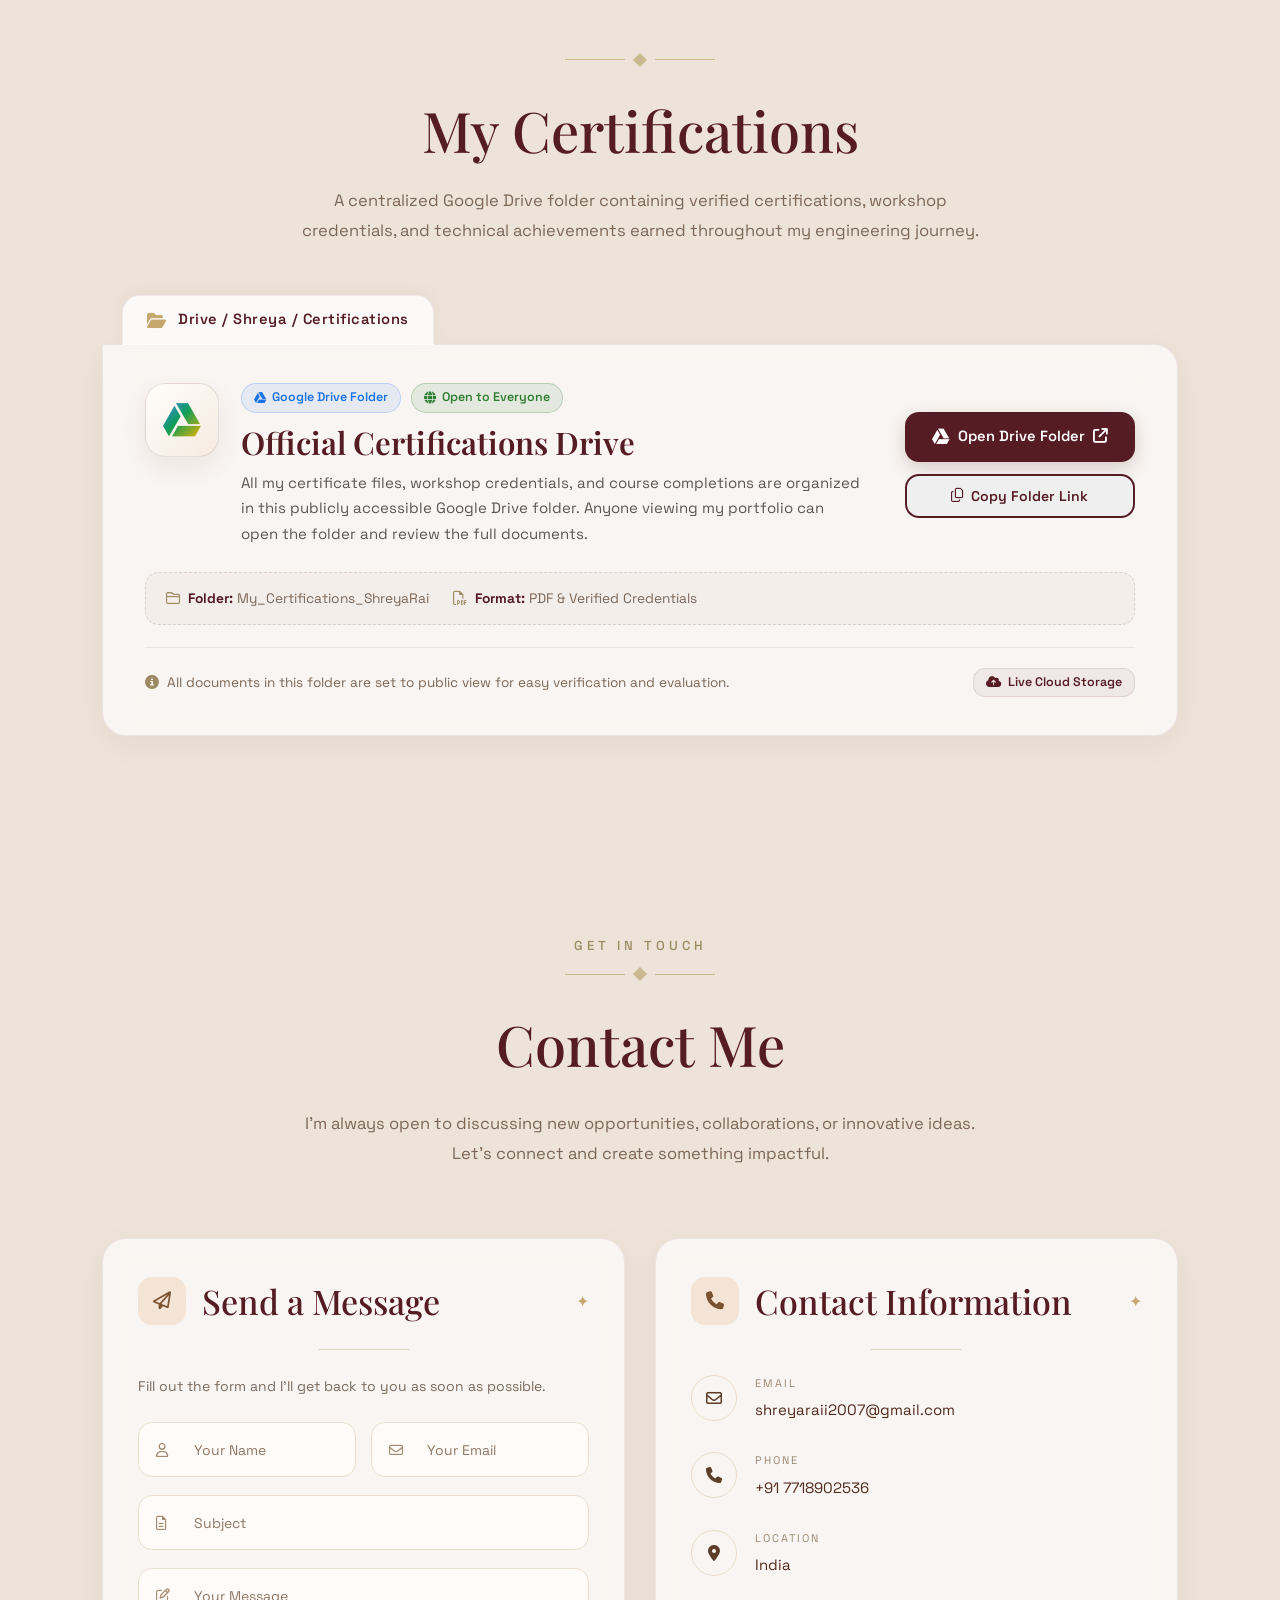
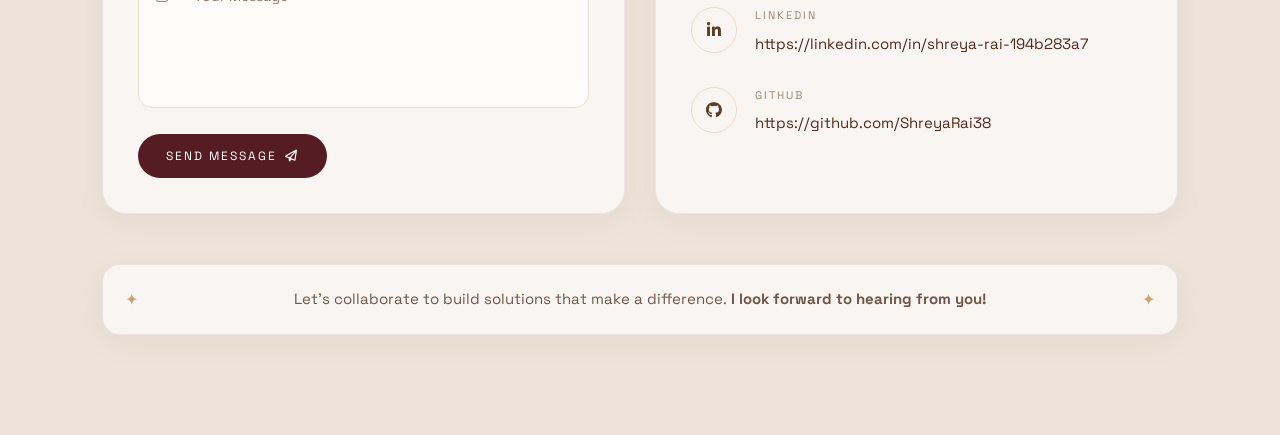
==== commit 786144ac: "Update index.html" ====
--- a/index.html
+++ b/index.html
@@ -8,7 +8,7 @@
     <!-- Google Fonts -->
     <link rel="preconnect" href="https://fonts.googleapis.com">
     <link rel="preconnect" href="https://fonts.gstatic.com" crossorigin>
-    <link href="https://fonts.googleapis.com/css2?family=Cormorant+Garamond:wght@400;500;600;700&family=Playfair+Display:ital,wght@0,400;0,500;0,600;0,700;1,400;1,700&family=Poppins:wght@300;400;500;600;700&family=Space+Grotesk:wght@300;400;500;600;700&display=swap" rel="stylesheet">
+    <link href="https://fonts.googleapis.com/css2?family=Cormorant+Garamond:wght@400;500;600;700&family=Playfair+Display:ital,wght@0,400..900;1,400..900&family=Poppins:wght@300;400;500;600;700&family=Space+Grotesk:wght@300;400;500;600;700&display=swap" rel="stylesheet">
 
     <!-- Font Awesome Icons -->
     <link rel="stylesheet" href="https://cdnjs.cloudflare.com/ajax/libs/font-awesome/6.5.1/css/all.min.css"/>
@@ -94,17 +94,18 @@
             </div>
                
             <div class="about-content">
-   <p>
-  I’m a second-year Computer Engineering student exploring Data Science and building my skills in AI Engineering and Machine Learning. I enjoy working with data, finding patterns, and turning raw information into useful insights and intelligent applications.
-</p>
-
-<p>
-  I also have experience in front-end web development, which has taught me to create clean, interactive experiences and present information clearly through interfaces and visualizations. While my current focus is Data Science and AI, I value the perspective my web development experience has given me.
-</p>
-
-<p>
-  I’ve participated in five national-level hackathons, where I’ve learned through problem-solving, teamwork, and turning ideas into practical solutions. I enjoy learning by building, experimenting with new ideas, and connecting with people who are curious and driven to create meaningful things together.
-</p>
+                <p>
+                    I’m a second-year Computer Engineering student currently exploring Data Science and building my skills in AI Engineering. I enjoy working with data, finding patterns, and understanding how raw information can be turned into useful insights. Alongside Data Science, I’m gradually exploring AI and machine learning to understand how intelligent applications are built and how data can be used to make them more useful.
+                </p>
+
+                <p>
+                    I also have experience in front-end web development, which has taught me how to create clean, interactive, and user-friendly digital experiences. Although my current focus is Data Science and AI, my background in front-end development has given me a good understanding of how ideas and information can be presented clearly through interfaces and visualizations.
+                </p>
+
+                <p>
+                    I’ve participated in five national-level hackathons, and each experience has taught me something new about problem-solving, teamwork, working under pressure, and turning an idea into something practical. I enjoy learning by building, experimenting with new ideas, and meeting people who are curious, driven, and open to creating meaningful things together.
+                </p>
+
                 <div class="about-tags">
                     <span>IEEE MEMBER</span>
                     <span>CREATIVE TEAM</span>
--- a/style.css
+++ b/style.css
@@ -419,10 +419,14 @@
 }
 
 .about-content p {
-    font-size: 18px;
-    line-height: 1.9;
+    font-family: 'Playfair Display', serif;
+    font-style: italic;
+    font-weight: 600;
+    font-size: 1.18rem;
+    line-height: 1.95;
     color: var(--color-primary);
     margin-bottom: 25px;
+    letter-spacing: 0.2px;
 }
 
 .about-tags {
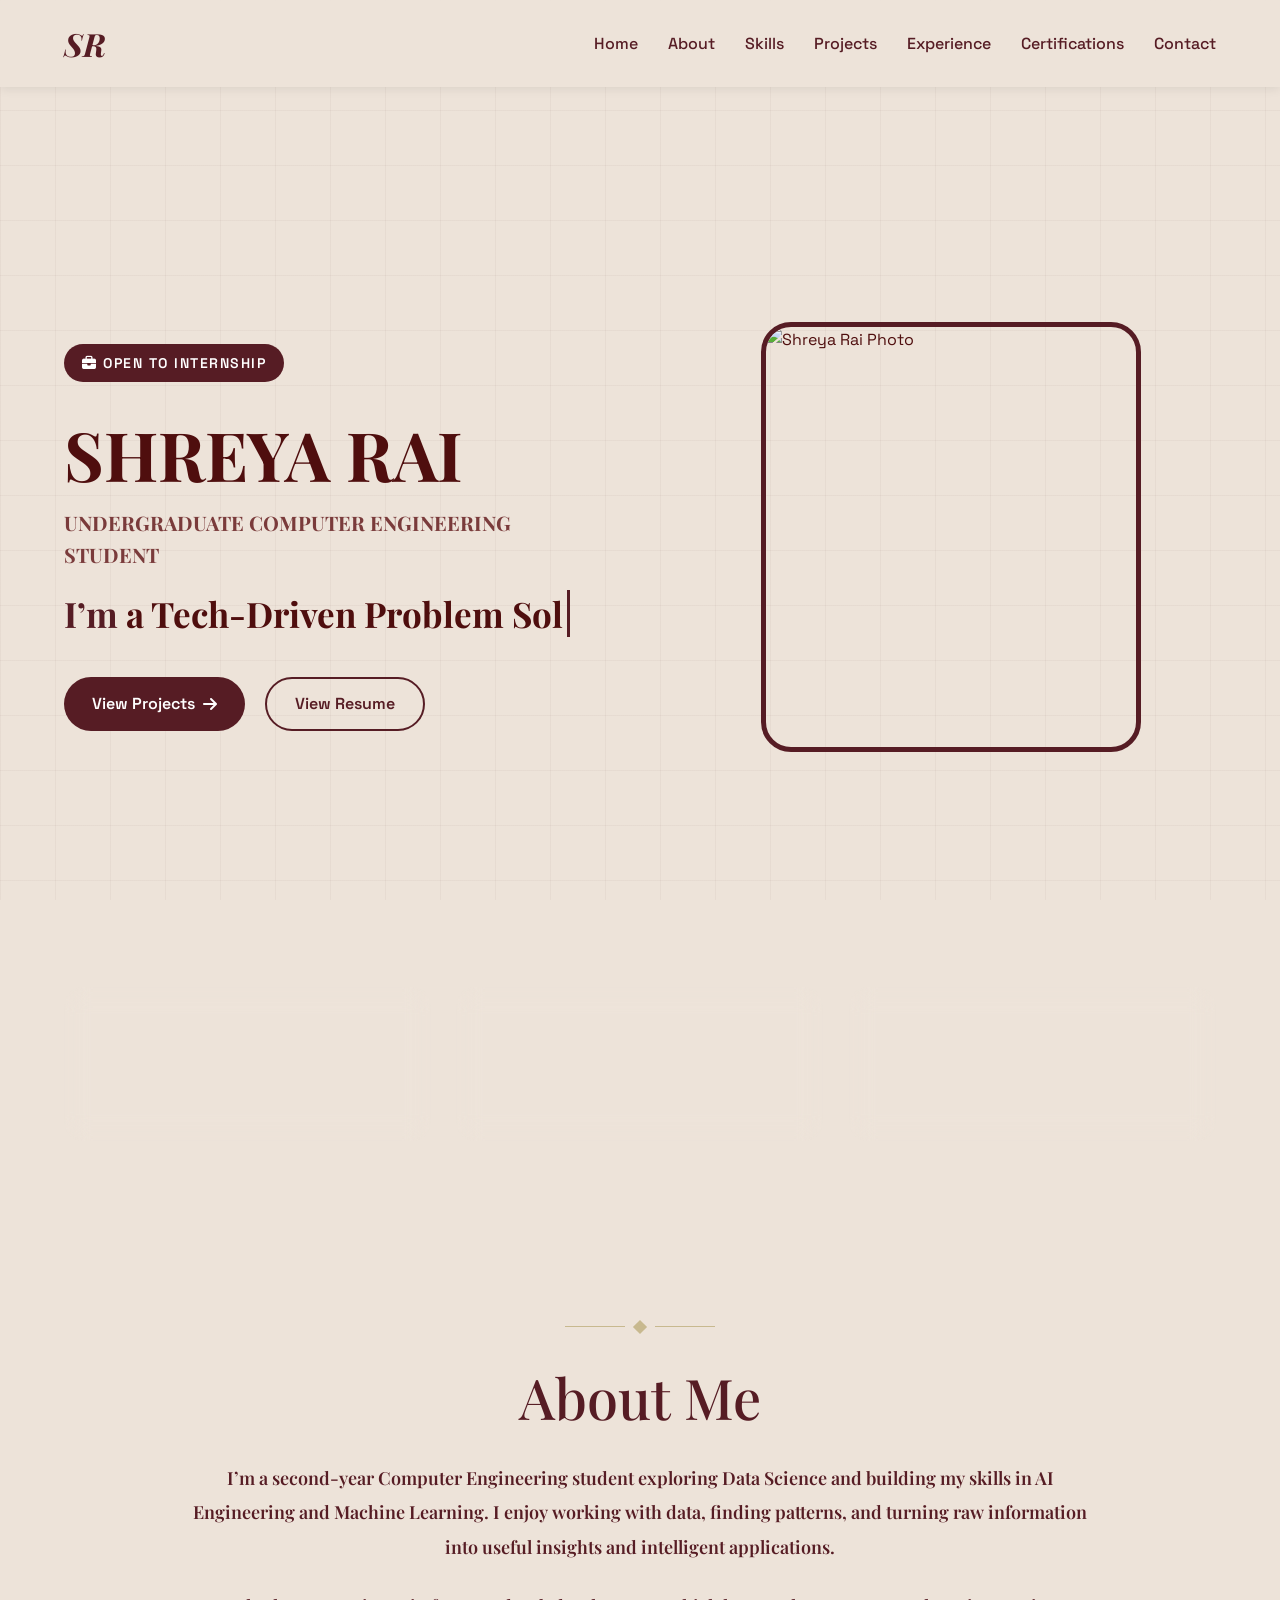
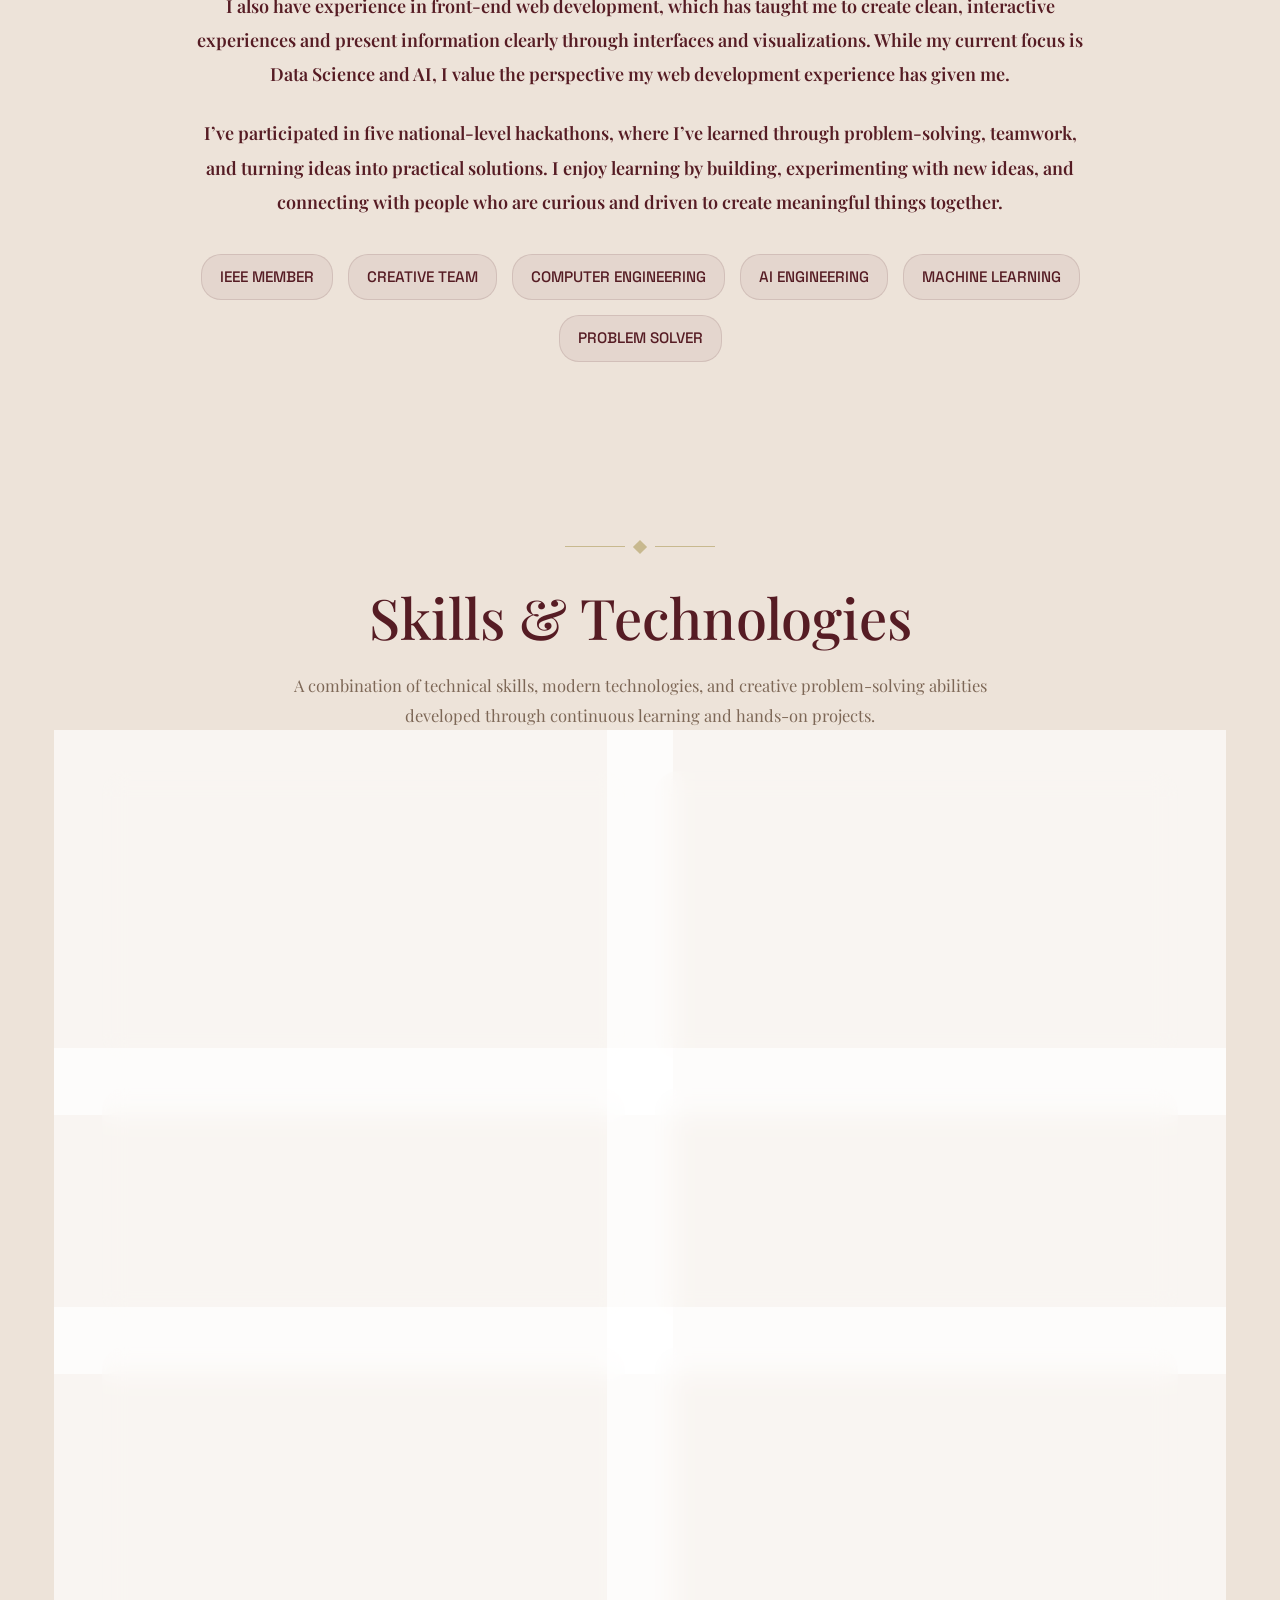
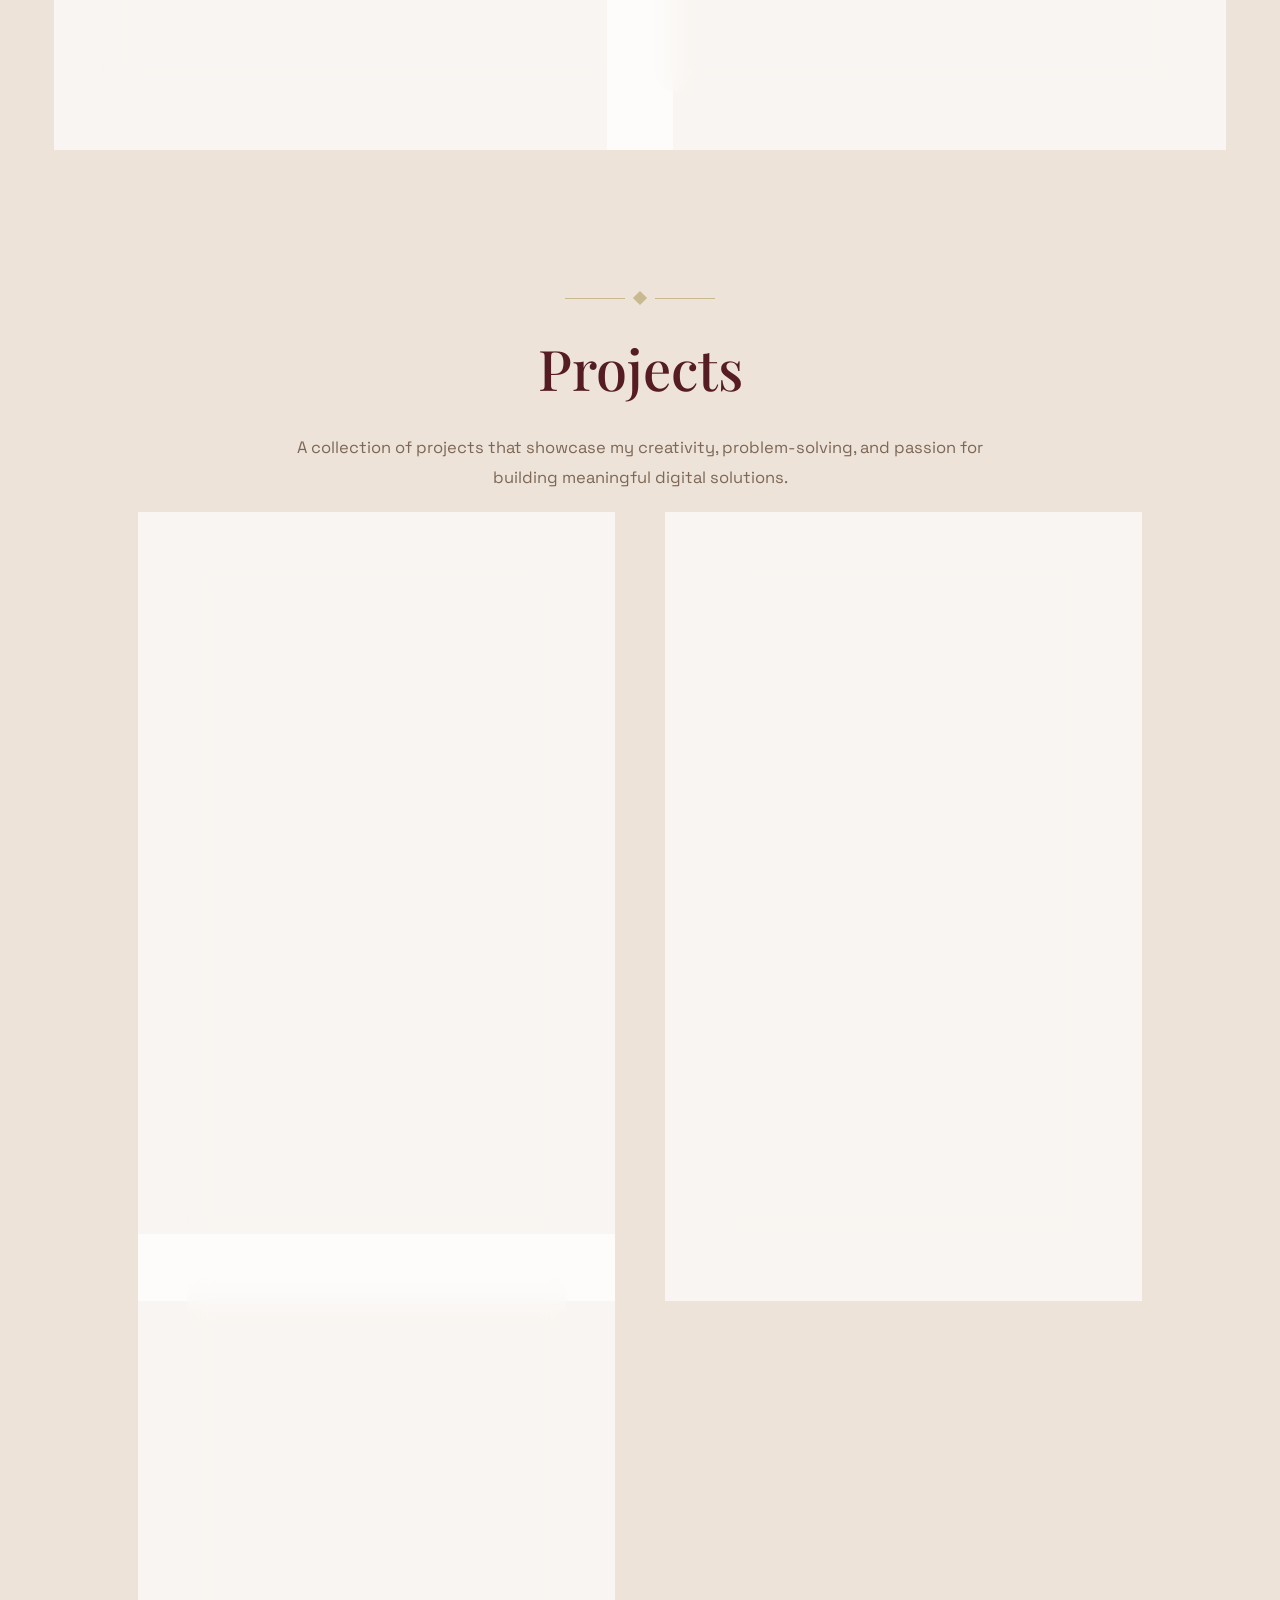
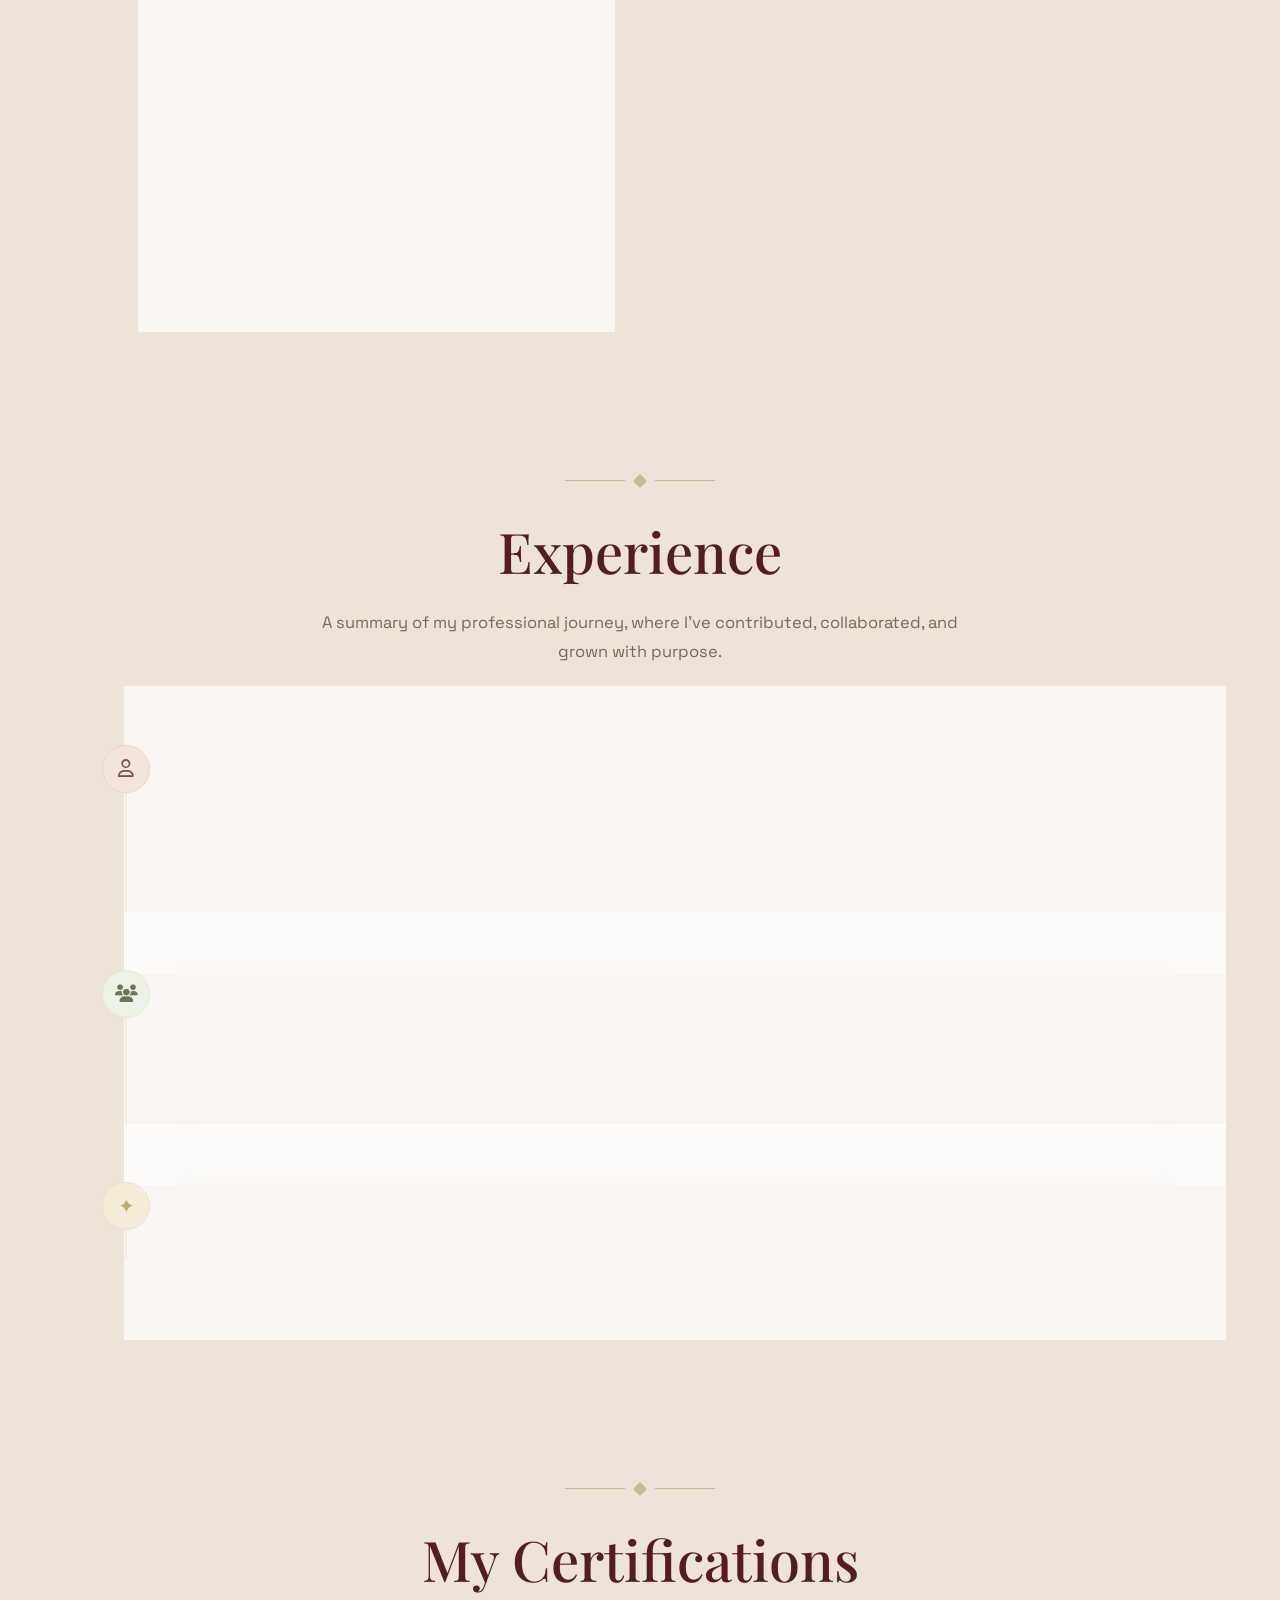
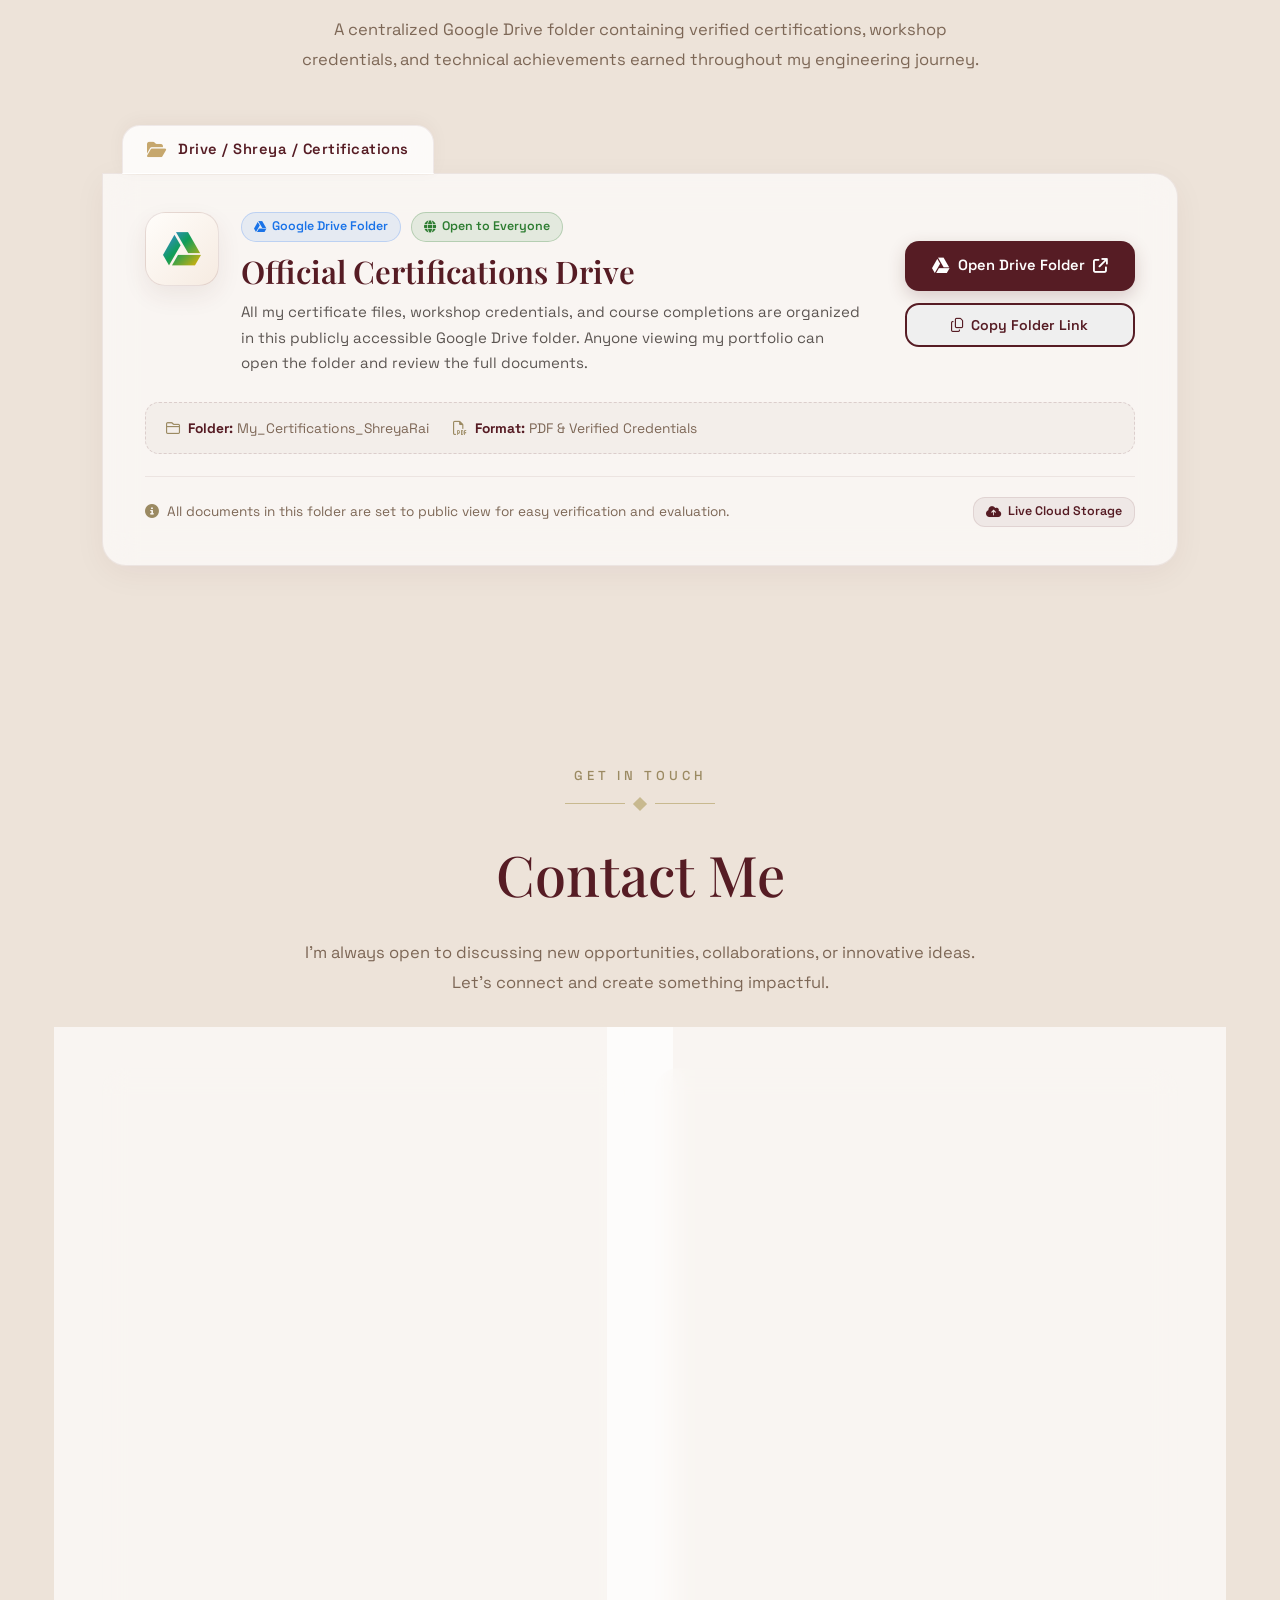
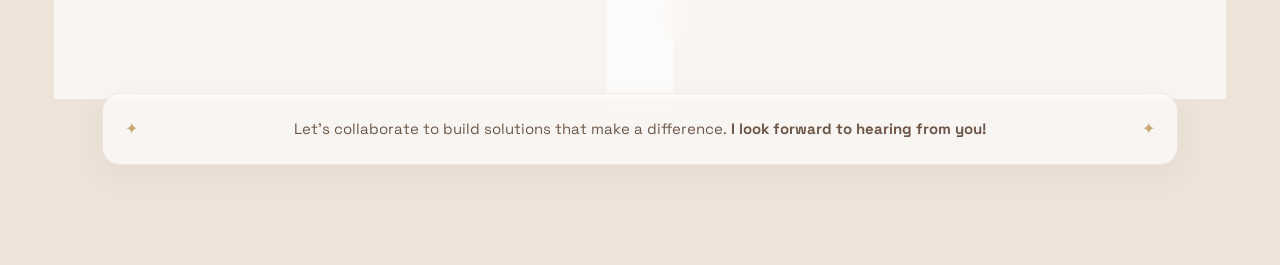
==== commit 6095bcac: "Update index.html" ====
--- a/index.html
+++ b/index.html
@@ -94,17 +94,17 @@
             </div>
                
             <div class="about-content">
-                <p>
-                    I’m a second-year Computer Engineering student currently exploring Data Science and building my skills in AI Engineering. I enjoy working with data, finding patterns, and understanding how raw information can be turned into useful insights. Alongside Data Science, I’m gradually exploring AI and machine learning to understand how intelligent applications are built and how data can be used to make them more useful.
-                </p>
-
-                <p>
-                    I also have experience in front-end web development, which has taught me how to create clean, interactive, and user-friendly digital experiences. Although my current focus is Data Science and AI, my background in front-end development has given me a good understanding of how ideas and information can be presented clearly through interfaces and visualizations.
-                </p>
-
-                <p>
-                    I’ve participated in five national-level hackathons, and each experience has taught me something new about problem-solving, teamwork, working under pressure, and turning an idea into something practical. I enjoy learning by building, experimenting with new ideas, and meeting people who are curious, driven, and open to creating meaningful things together.
-                </p>
+               <p>
+  I’m a second-year Computer Engineering student exploring Data Science and building my skills in AI Engineering and Machine Learning. I enjoy working with data, finding patterns, and turning raw information into useful insights and intelligent applications.
+</p>
+
+<p>
+  I also have experience in front-end web development, which has taught me to create clean, interactive experiences and present information clearly through interfaces and visualizations. While my current focus is Data Science and AI, I value the perspective my web development experience has given me.
+</p>
+
+<p>
+  I’ve participated in five national-level hackathons, where I’ve learned through problem-solving, teamwork, and turning ideas into practical solutions. I enjoy learning by building, experimenting with new ideas, and connecting with people who are curious and driven to create meaningful things together.
+</p>
 
                 <div class="about-tags">
                     <span>IEEE MEMBER</span>
--- a/style.css
+++ b/style.css
@@ -419,14 +419,12 @@
 }
 
 .about-content p {
-    font-family: 'Playfair Display', serif;
-    font-style: italic;
+    font-family: var(--font-heading);
     font-weight: 600;
-    font-size: 1.18rem;
-    line-height: 1.95;
+    font-size: 18px;
+    line-height: 1.9;
     color: var(--color-primary);
     margin-bottom: 25px;
-    letter-spacing: 0.2px;
 }
 
 .about-tags {
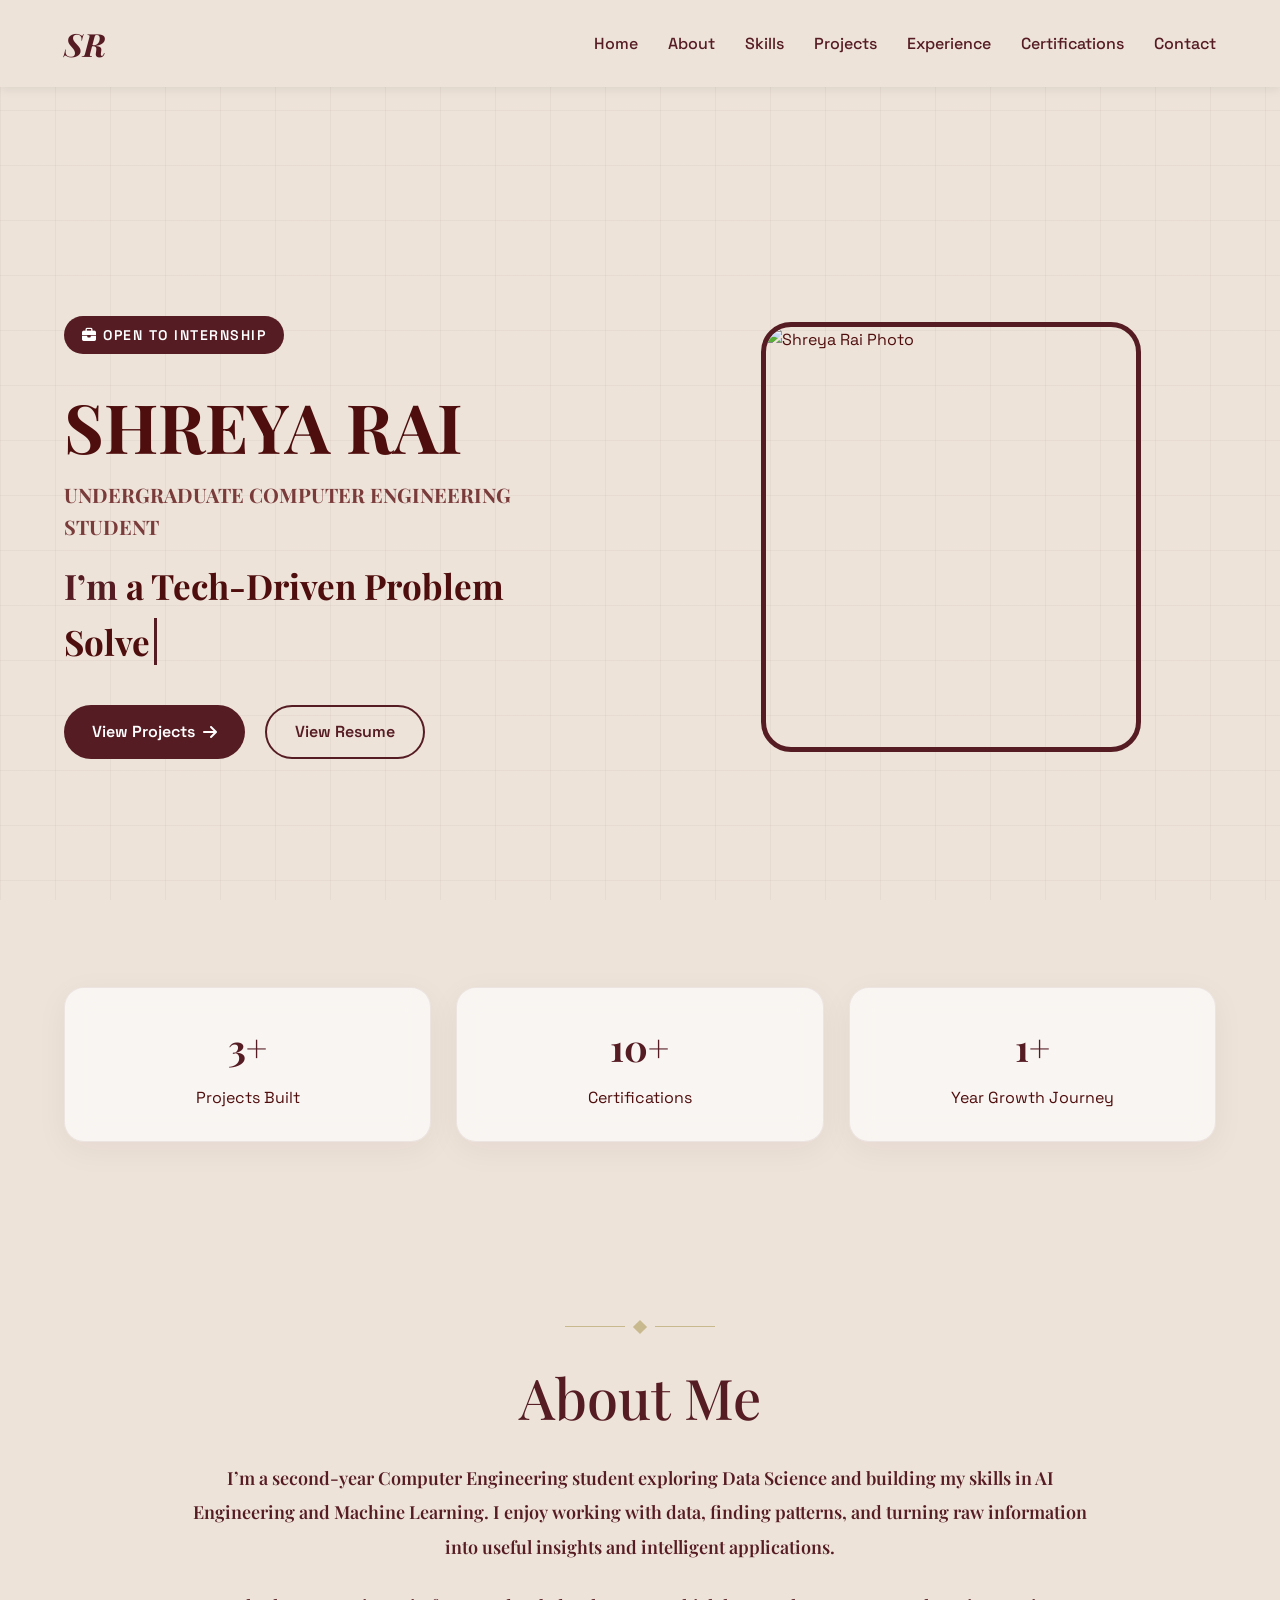
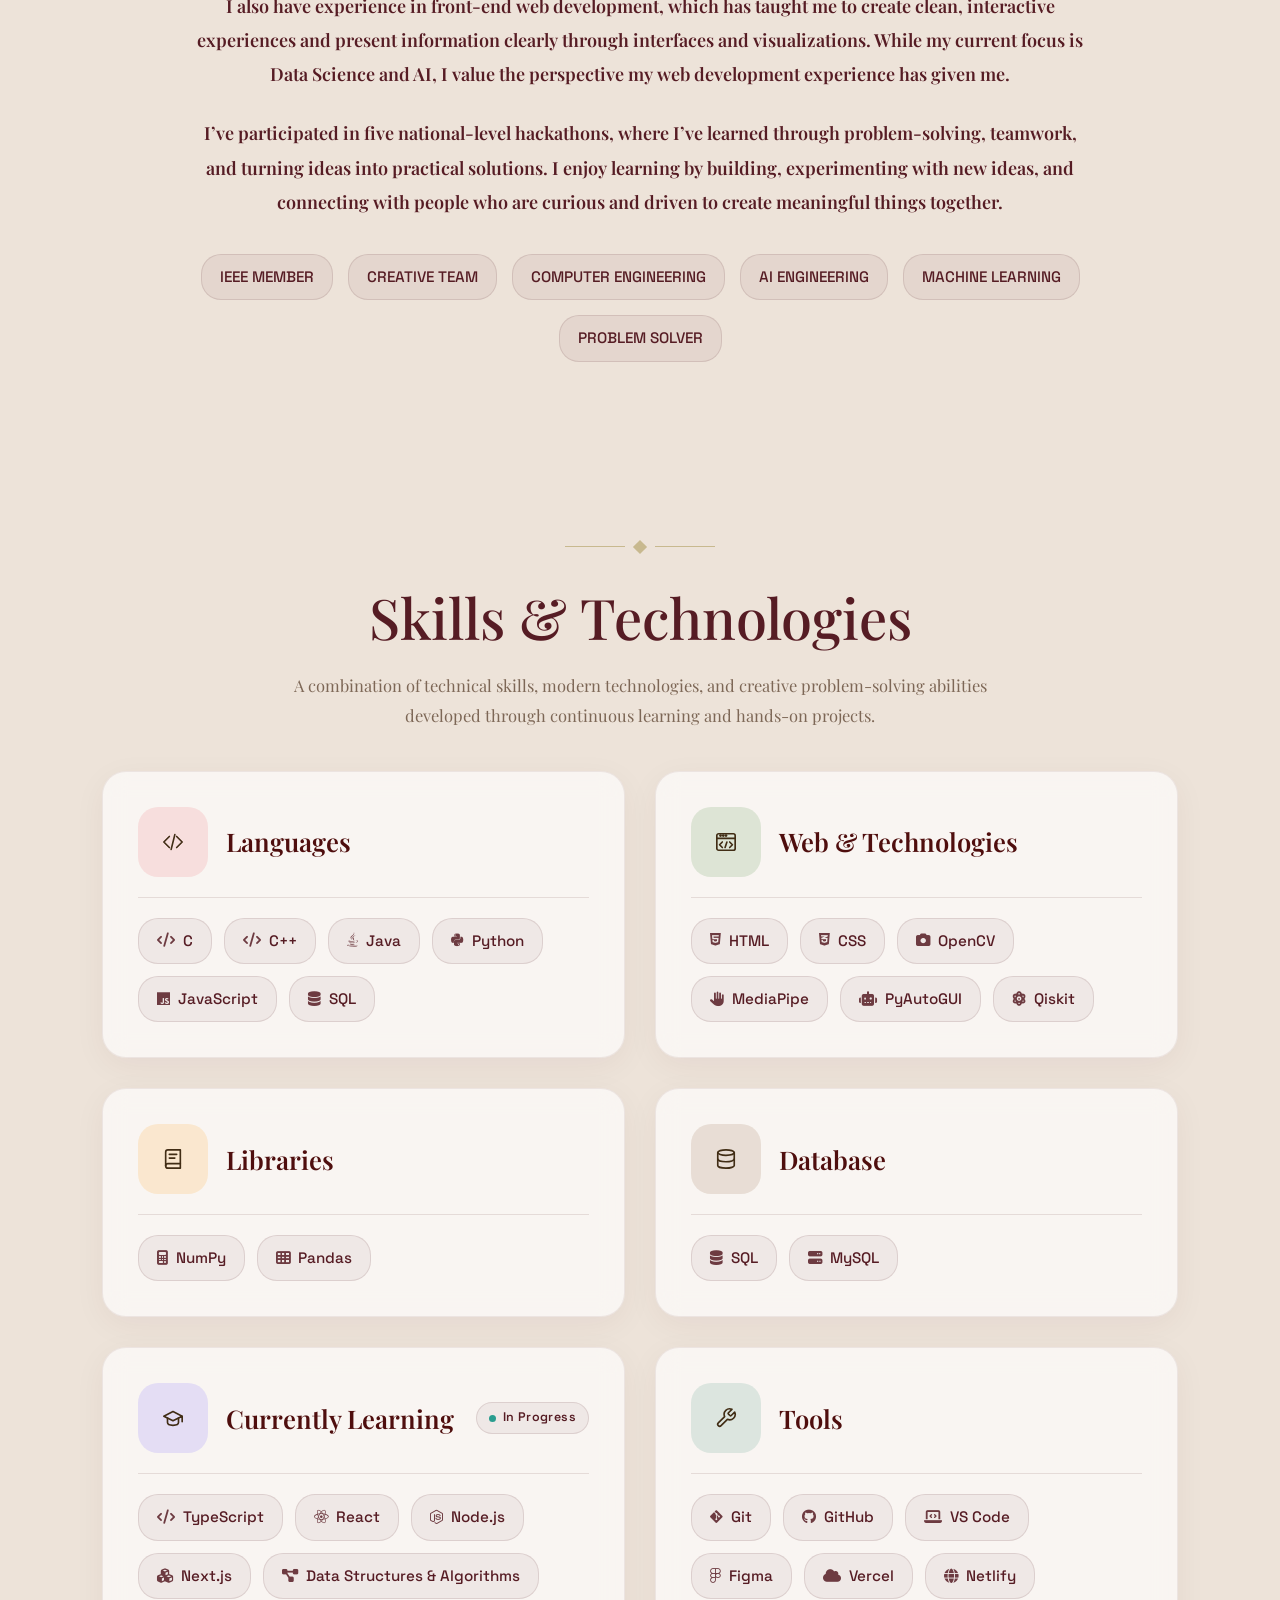
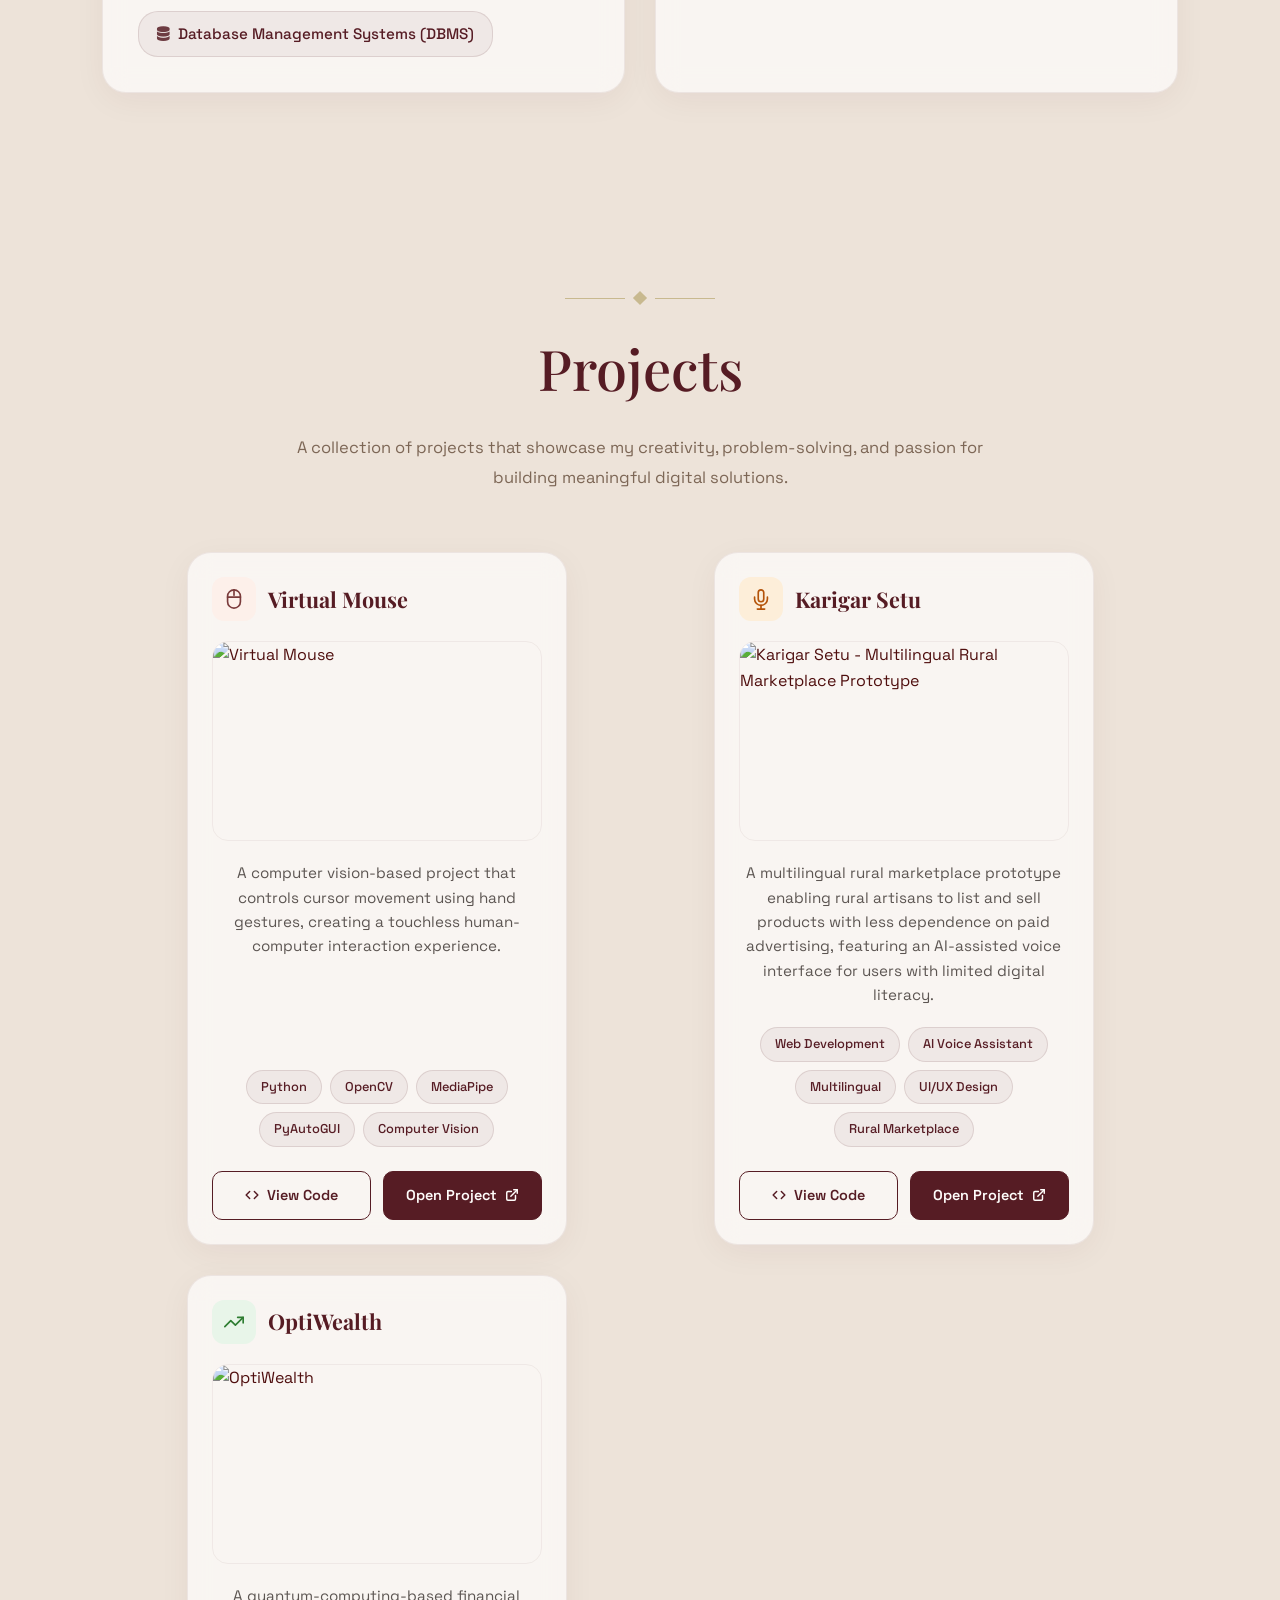
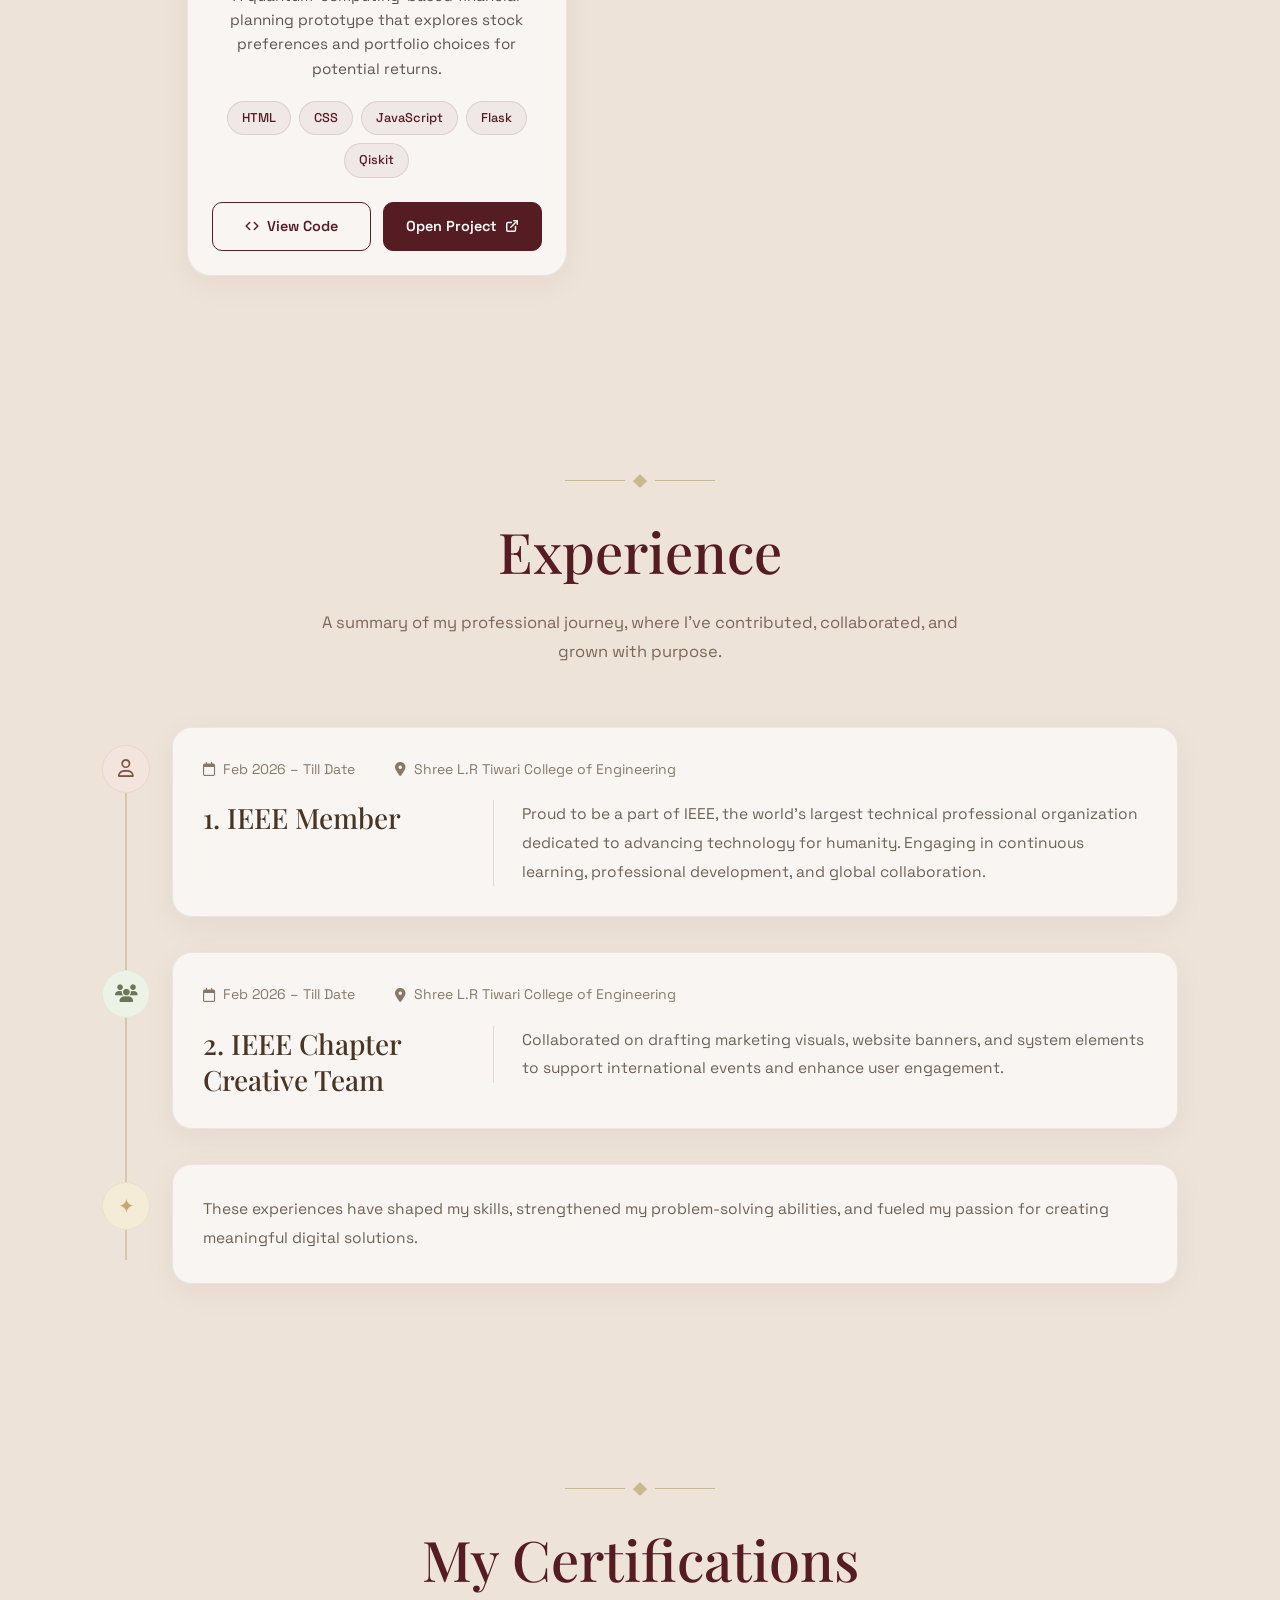
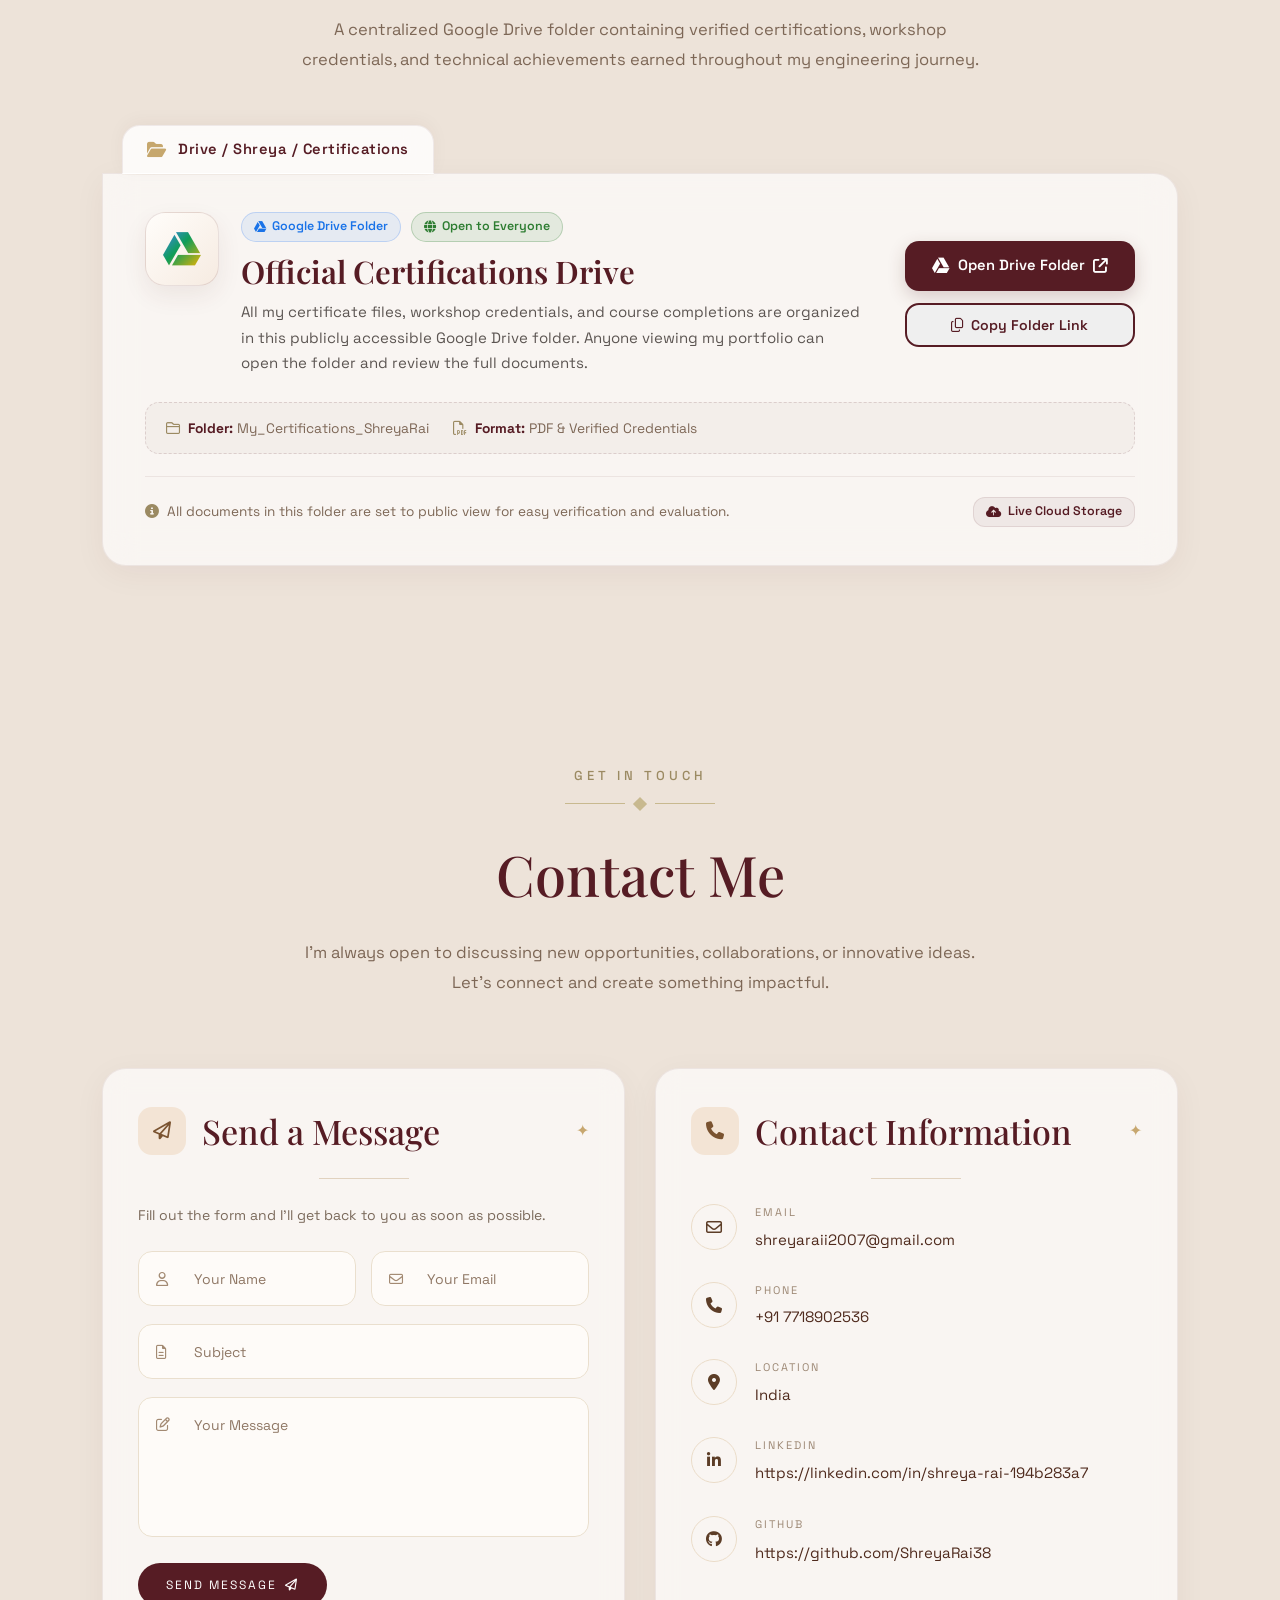
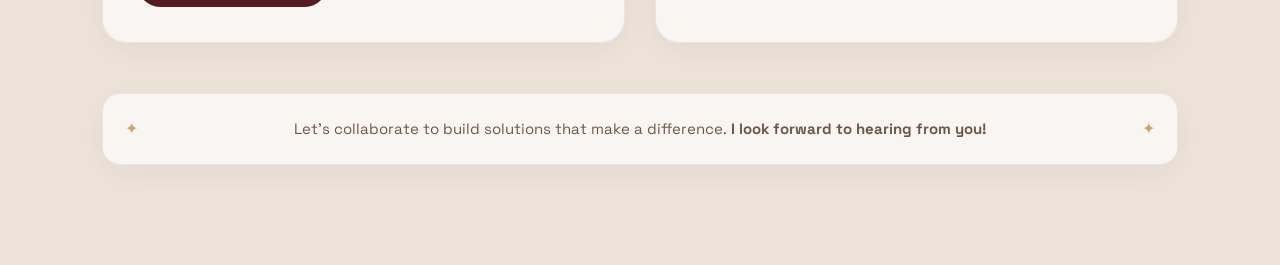
==== commit 4c78c68c: "Update index.html" ====
--- a/index.html
+++ b/index.html
@@ -307,7 +307,7 @@
                 </div>
 
                 <div class="project-image">
-                    <img src="https://i.postimg.cc/cCnKYB0m/pp.jpg" alt="Virtual Mouse" onerror="this.onerror=null; this.src='https://images.unsplash.com/photo-1526374965328-7f61d4dc18c5?q=80&w=800&auto=format&fit=crop';">
+                    <img src="https://files.catbox.moe/06fpfu.png" alt="Virtual Mouse">
                 </div>
 
                 <p class="project-desc">
@@ -361,7 +361,7 @@
                 </div>
 
                 <div class="project-image">
-                    <img src="https://iili.io/nBvqGLJ.png" alt="Karigar Setu - Multilingual Rural Marketplace Prototype" onerror="this.onerror=null; this.src='https://files.catbox.moe/k0aebi.png';">
+                    <img src="https://files.catbox.moe/z1zoco.png" alt="Karigar Setu - Multilingual Rural Marketplace Prototype">
                 </div>
 
                 <p class="project-desc">
@@ -414,7 +414,7 @@
                 </div>
 
                 <div class="project-image">
-                    <img src="https://i.postimg.cc/C5QNMNJv/optiwealth.png" alt="OptiWealth" onerror="this.onerror=null; this.src='https://images.unsplash.com/photo-1611974789855-9c2a0a7236a3?q=80&w=800&auto=format&fit=crop';">
+                    <img src="https://files.catbox.moe/53p2wn.png" alt="OptiWealth">
                 </div>
 
                 <p class="project-desc">
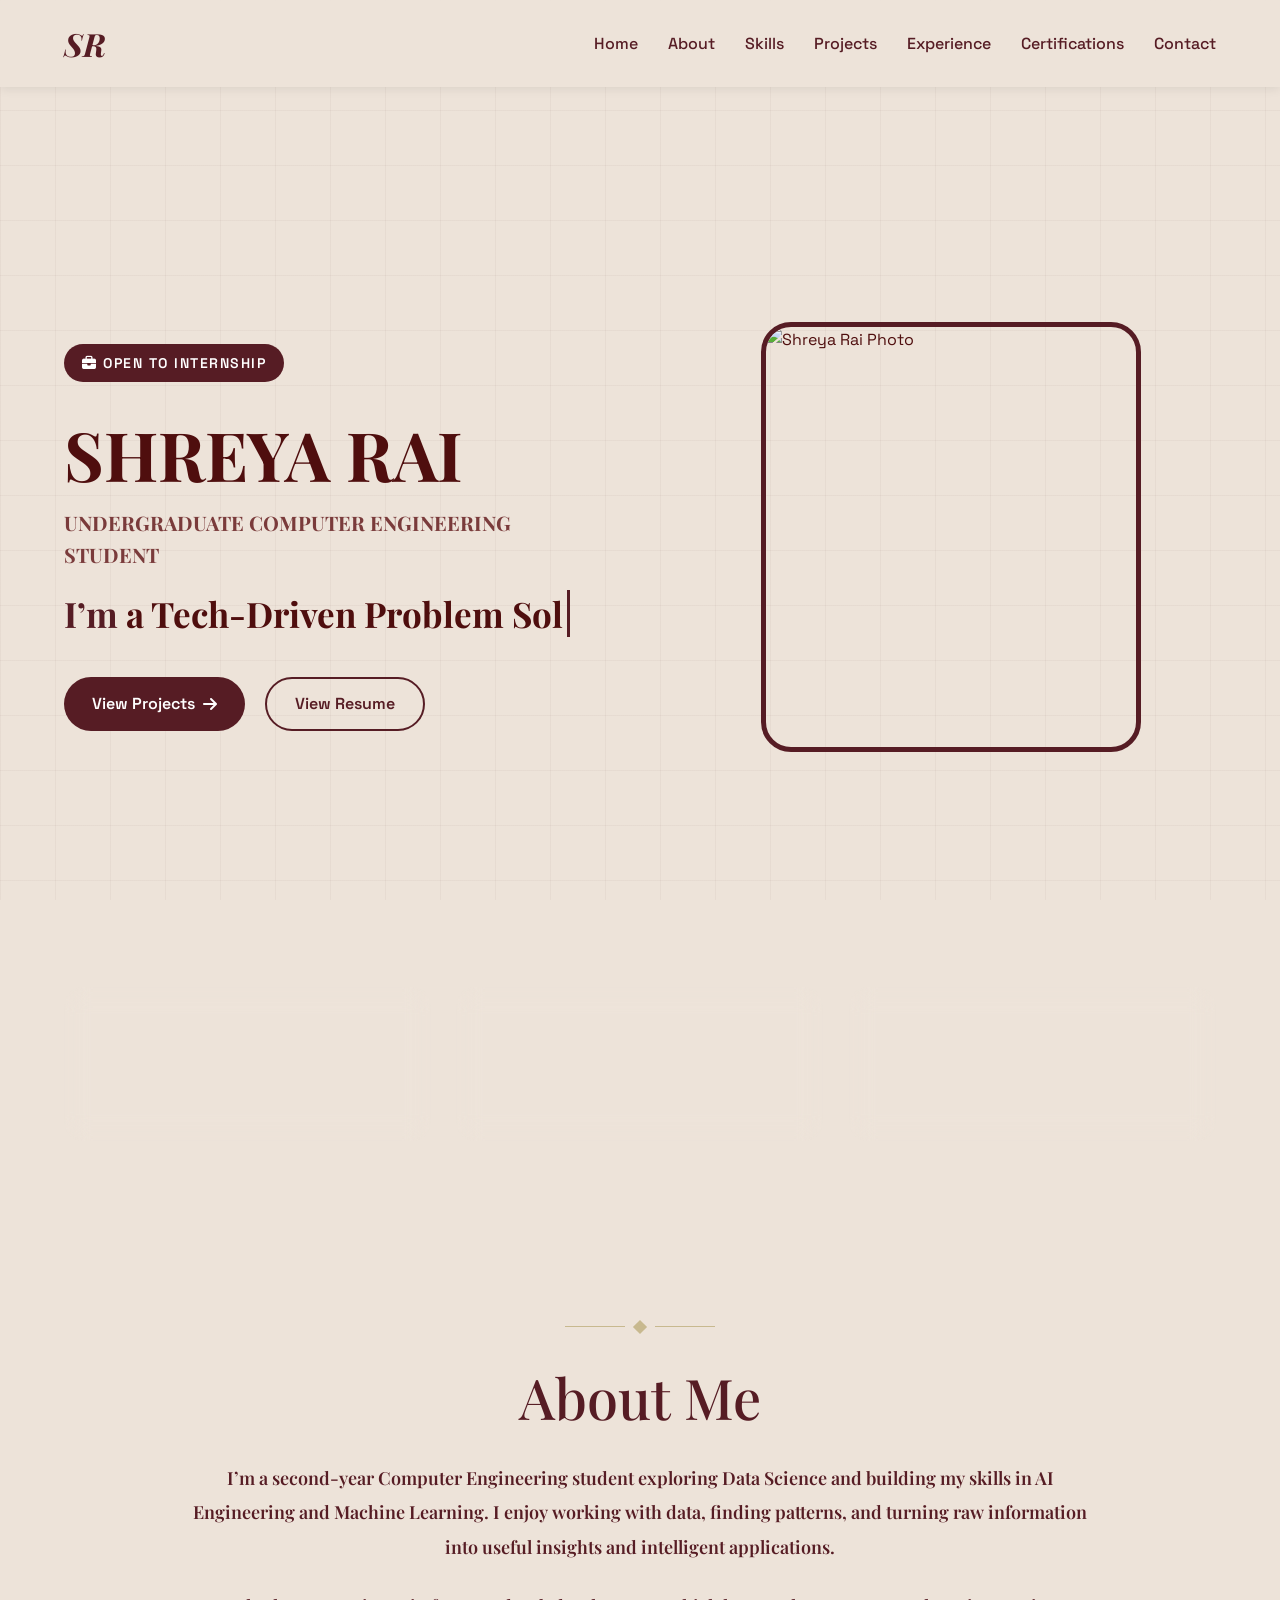
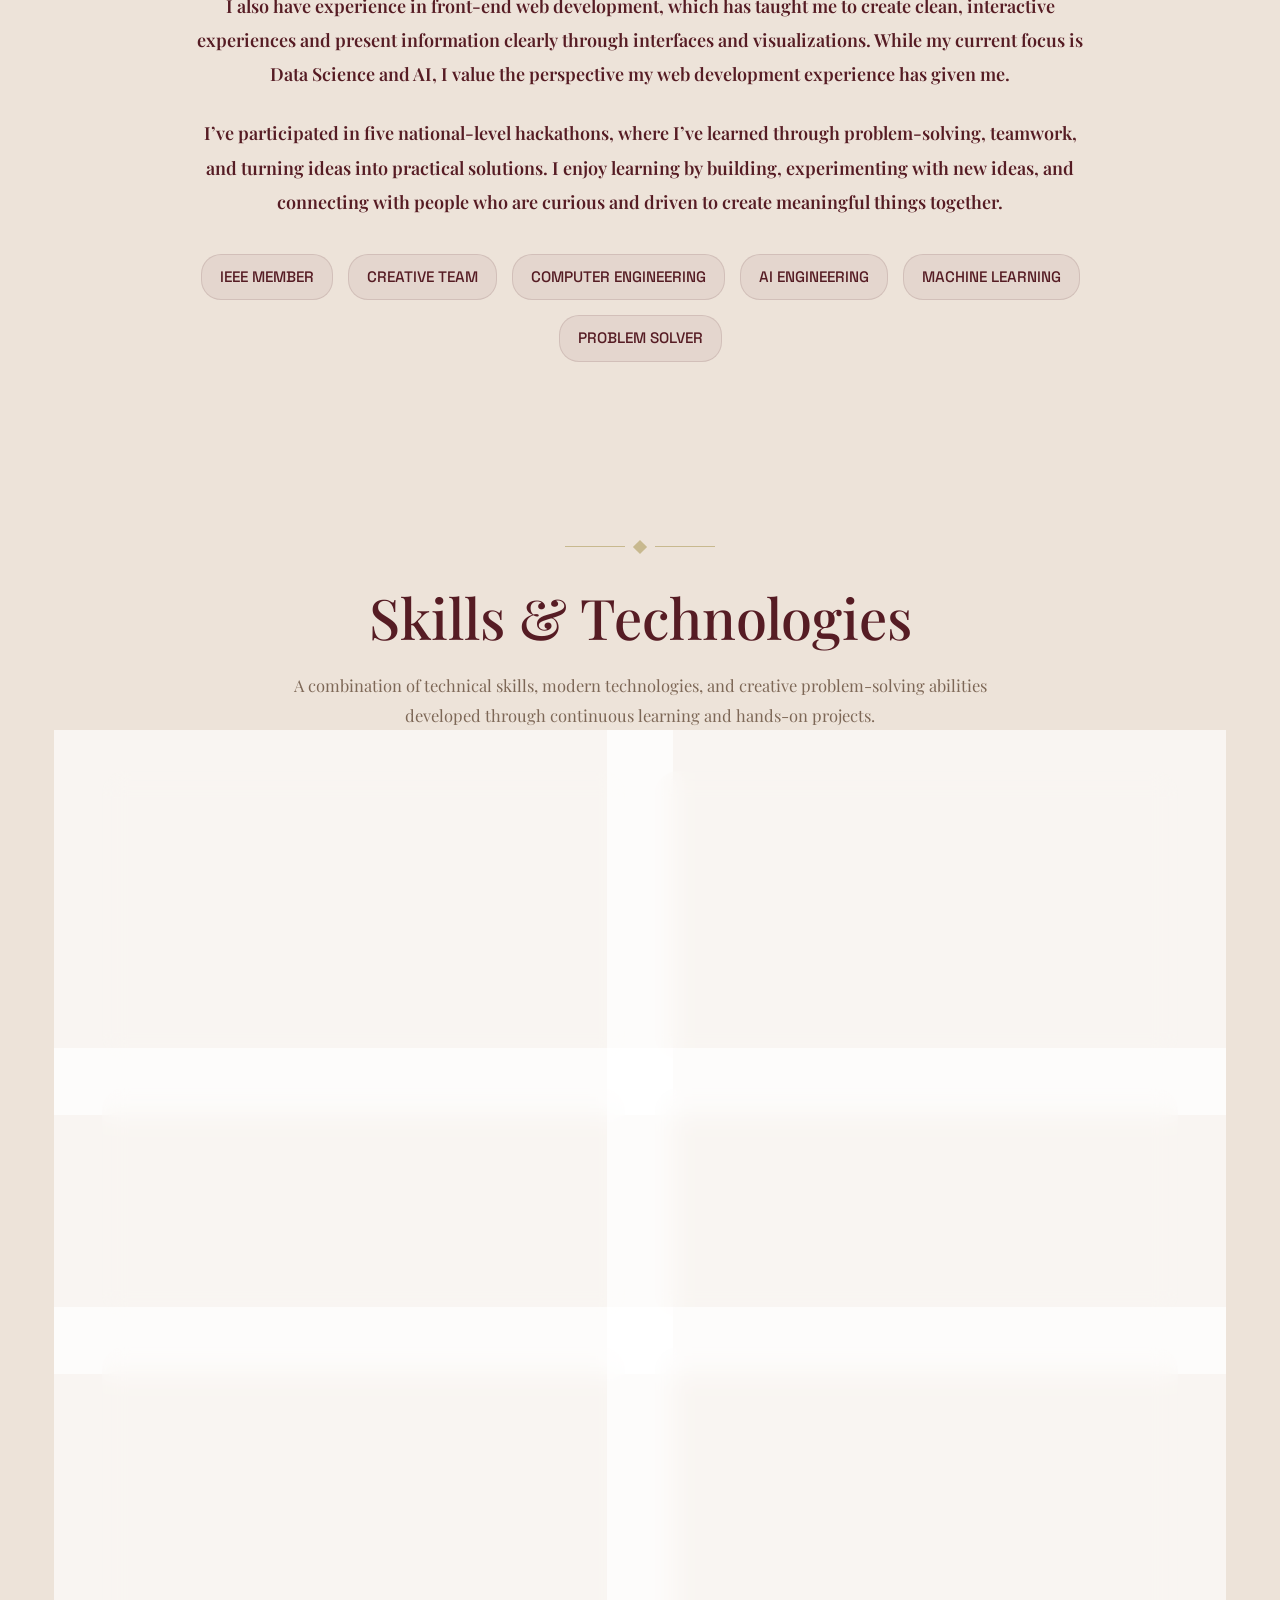
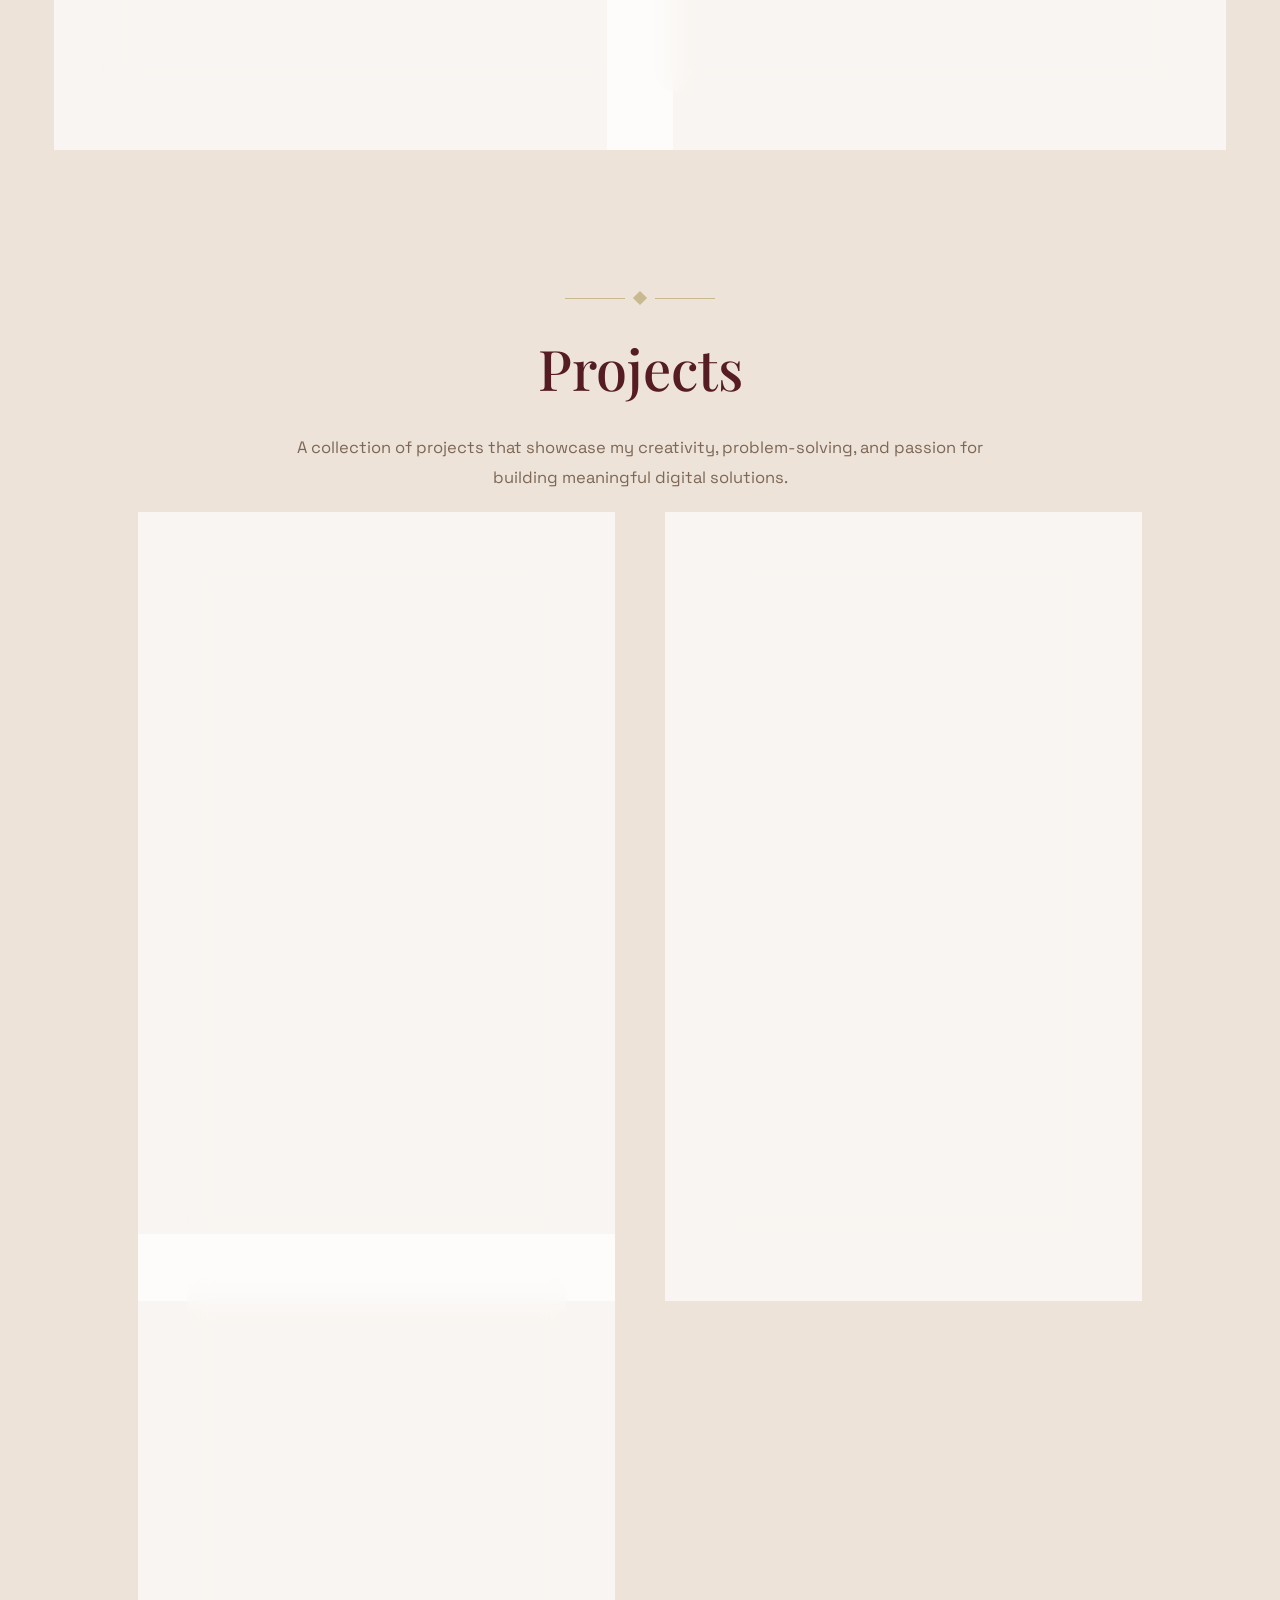
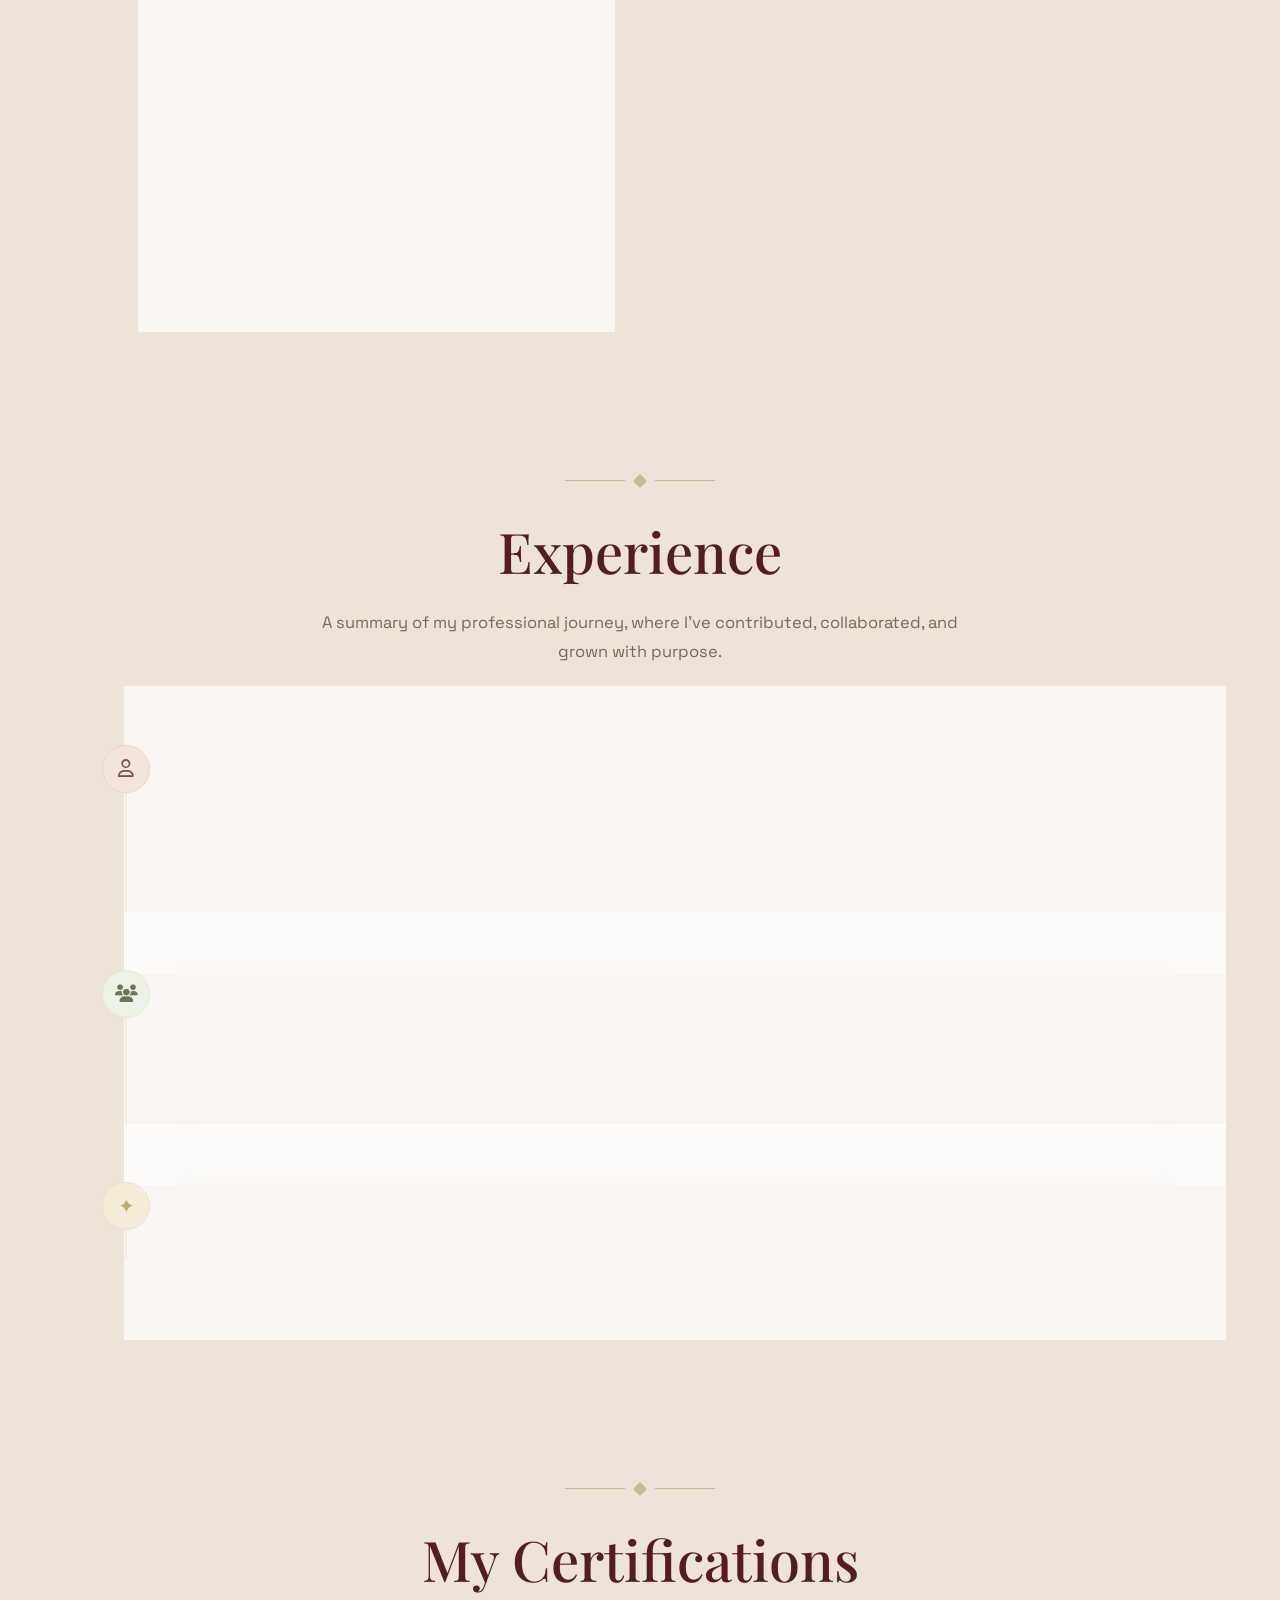
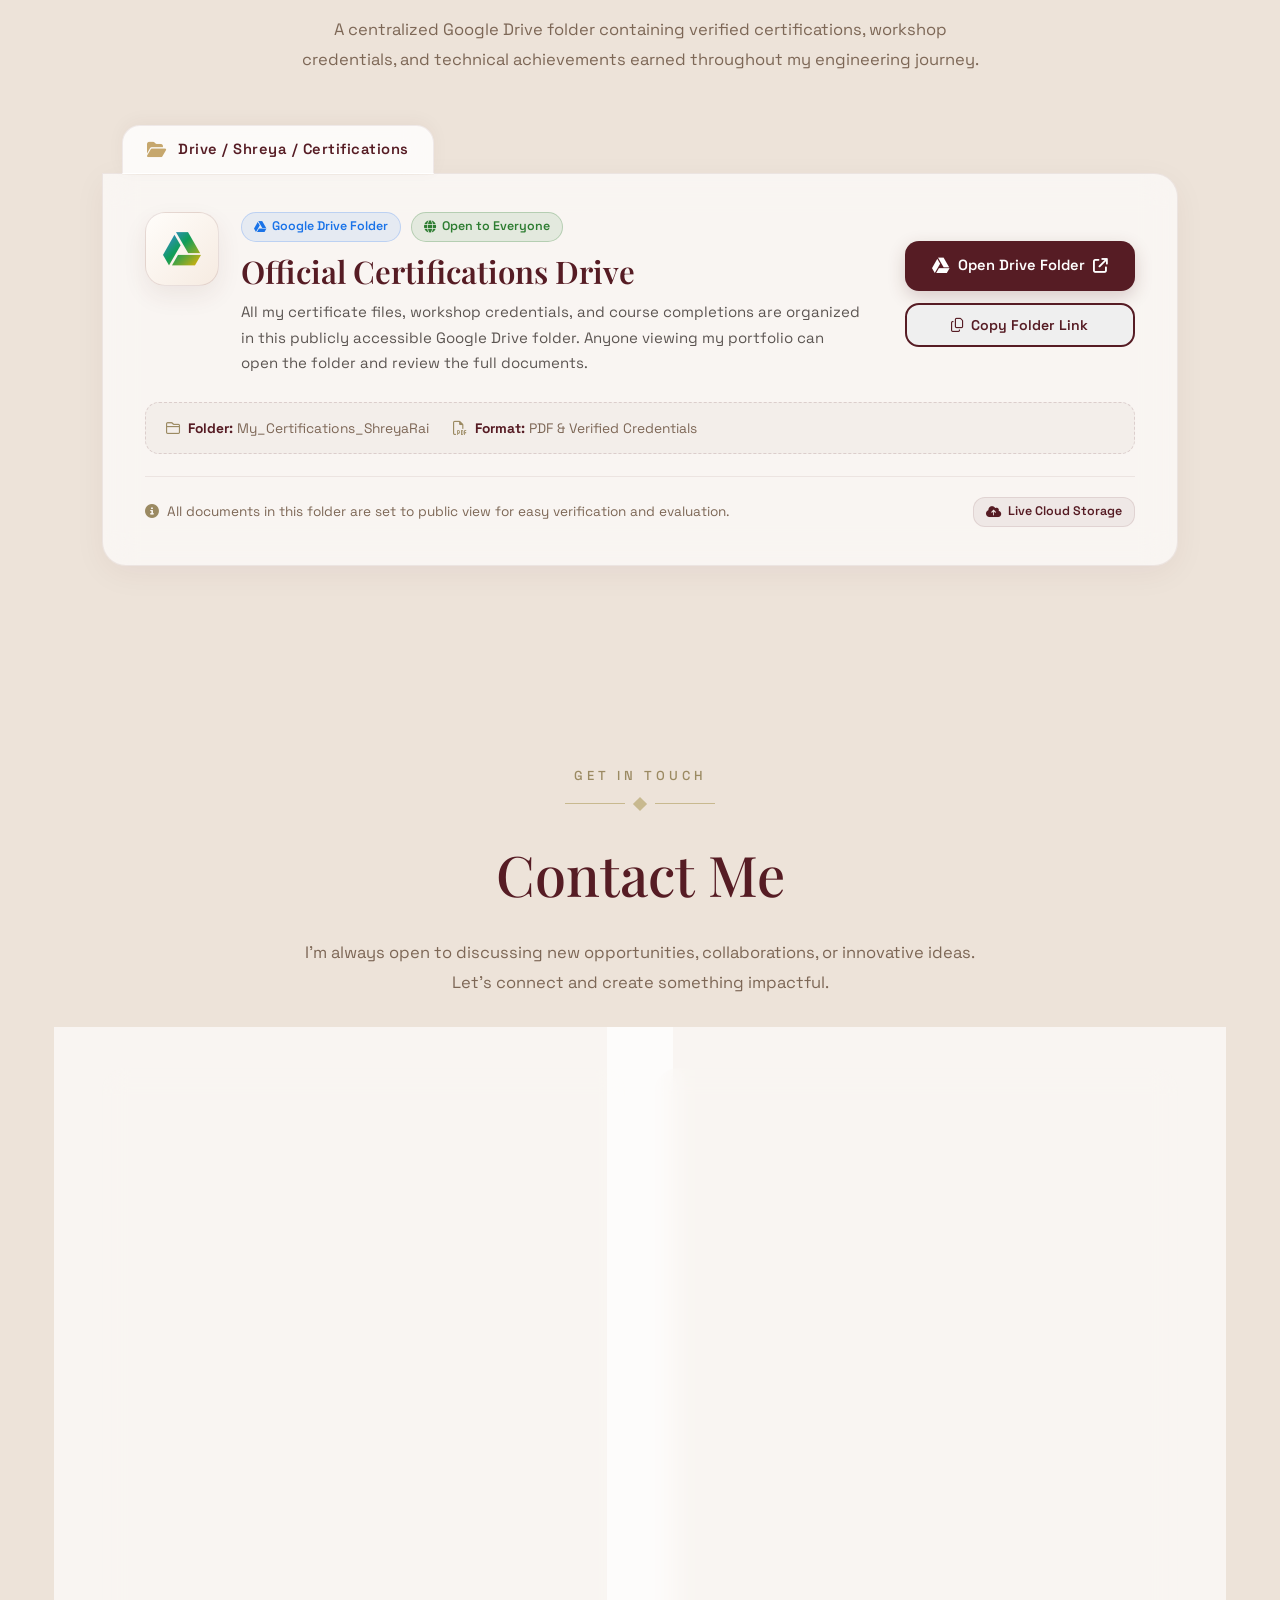
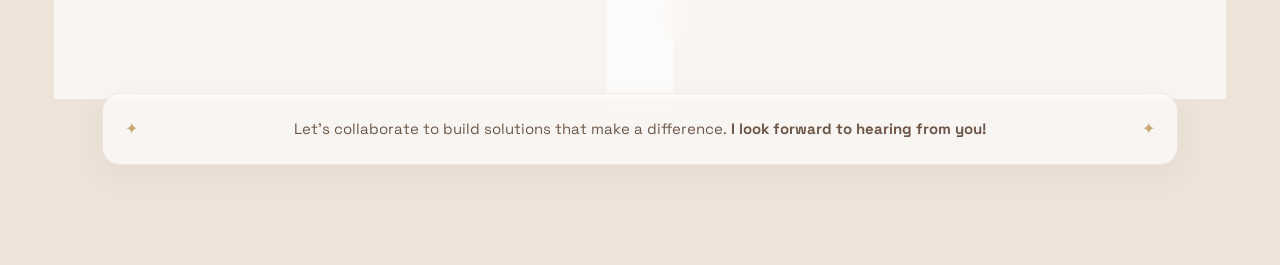
==== commit 82b93dea: "Update index.html" ====
--- a/index.html
+++ b/index.html
@@ -49,7 +49,7 @@
                 <a href="#projects" class="btn primary-btn">
                     View Projects <i class="fa-solid fa-arrow-right"></i>
                 </a>
-              <a href="https://drive.google.com/file/d/1FKzS3glG_kANik4xc-6Jb6uJ9DRypLrh/view?usp=sharing"
+              <a href=https://drive.google.com/file/d/1xYC6K2gv1nsjPDxj_D46eRY-QB1au_TZ/view?usp=drivesdk"
    target="_blank"
    rel="noopener noreferrer"
    class="btn secondary-btn"
--- a/style.css
+++ b/style.css
@@ -666,13 +666,15 @@
     border-radius: 16px;
     margin-bottom: 20px;
     border: 1px solid rgba(86, 28, 36, 0.06);
+    background: #f8fafc;
 }
 
 .project-image img {
     width: 100%;
     height: 100%;
+    display: block;
     object-fit: cover;
-    object-position: top center;
+    object-position: center;
     transition: transform 0.6s cubic-bezier(0.165, 0.84, 0.44, 1);
 }
 
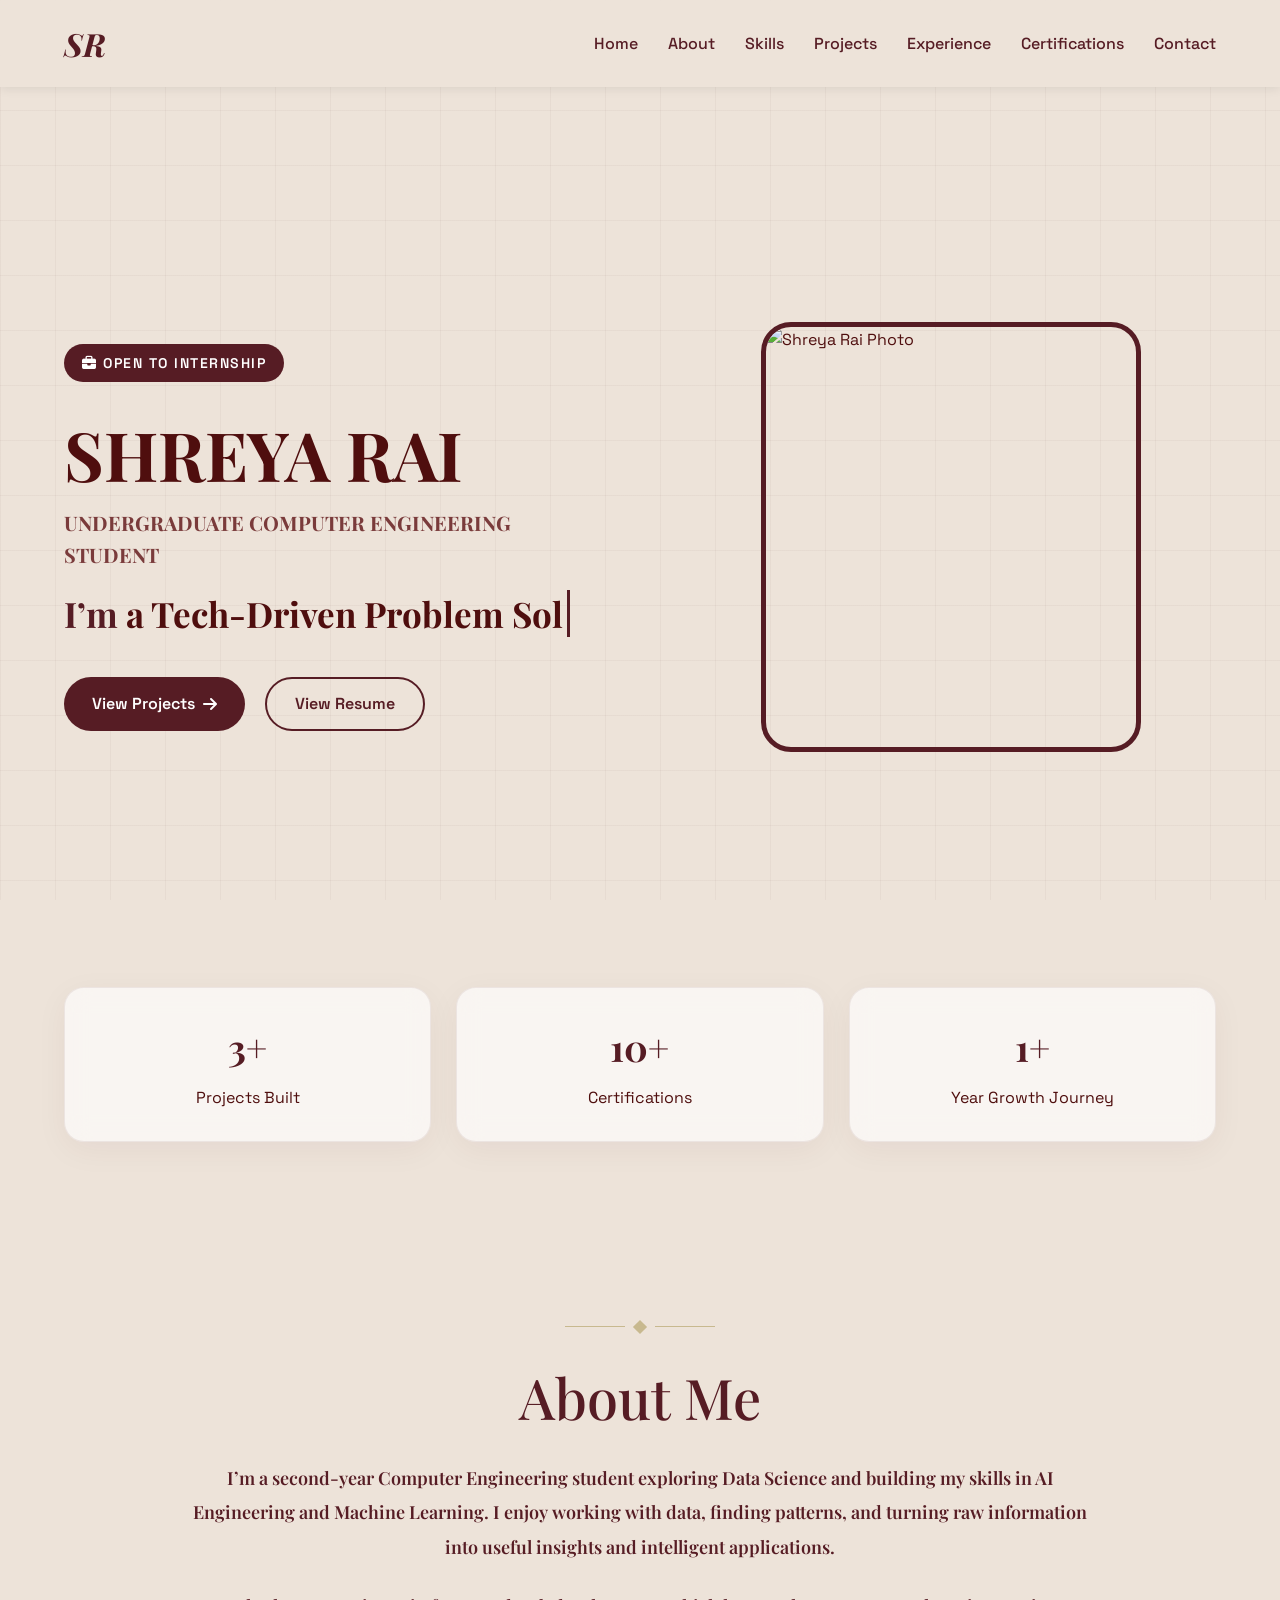
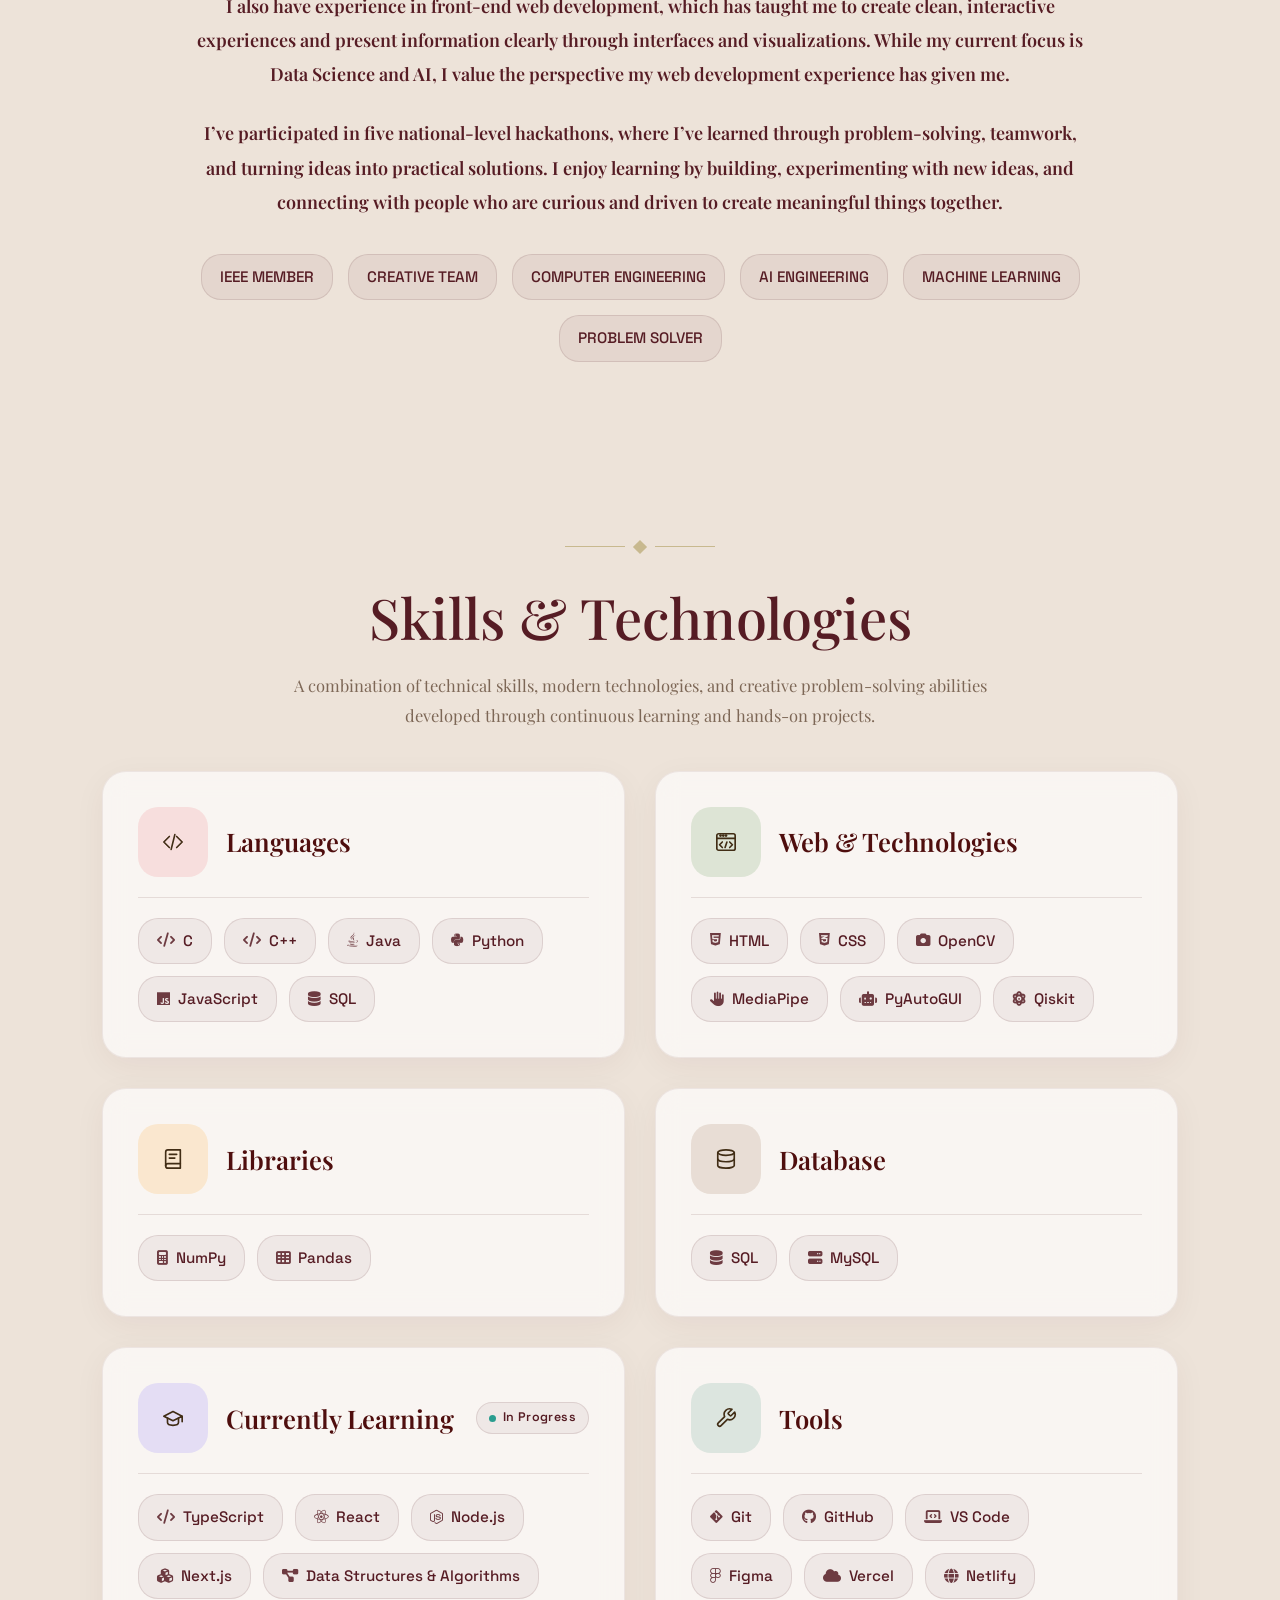
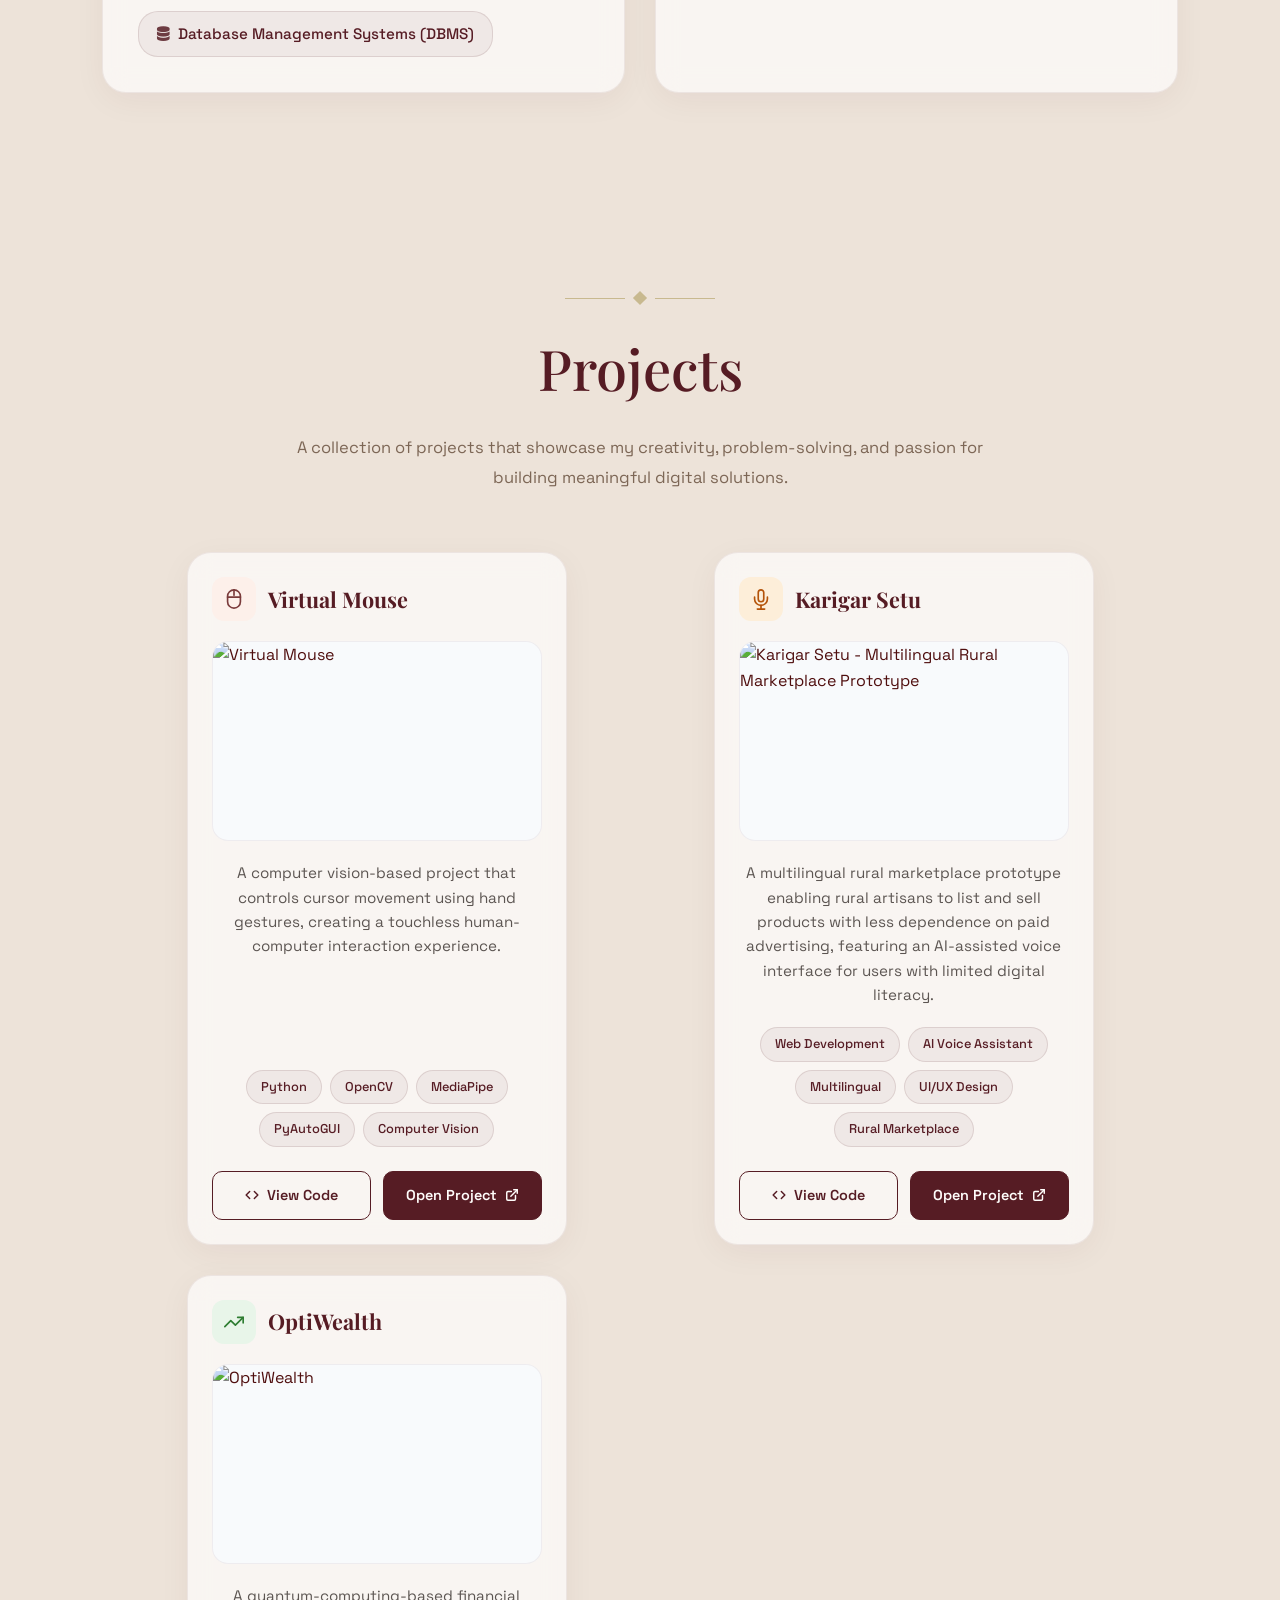
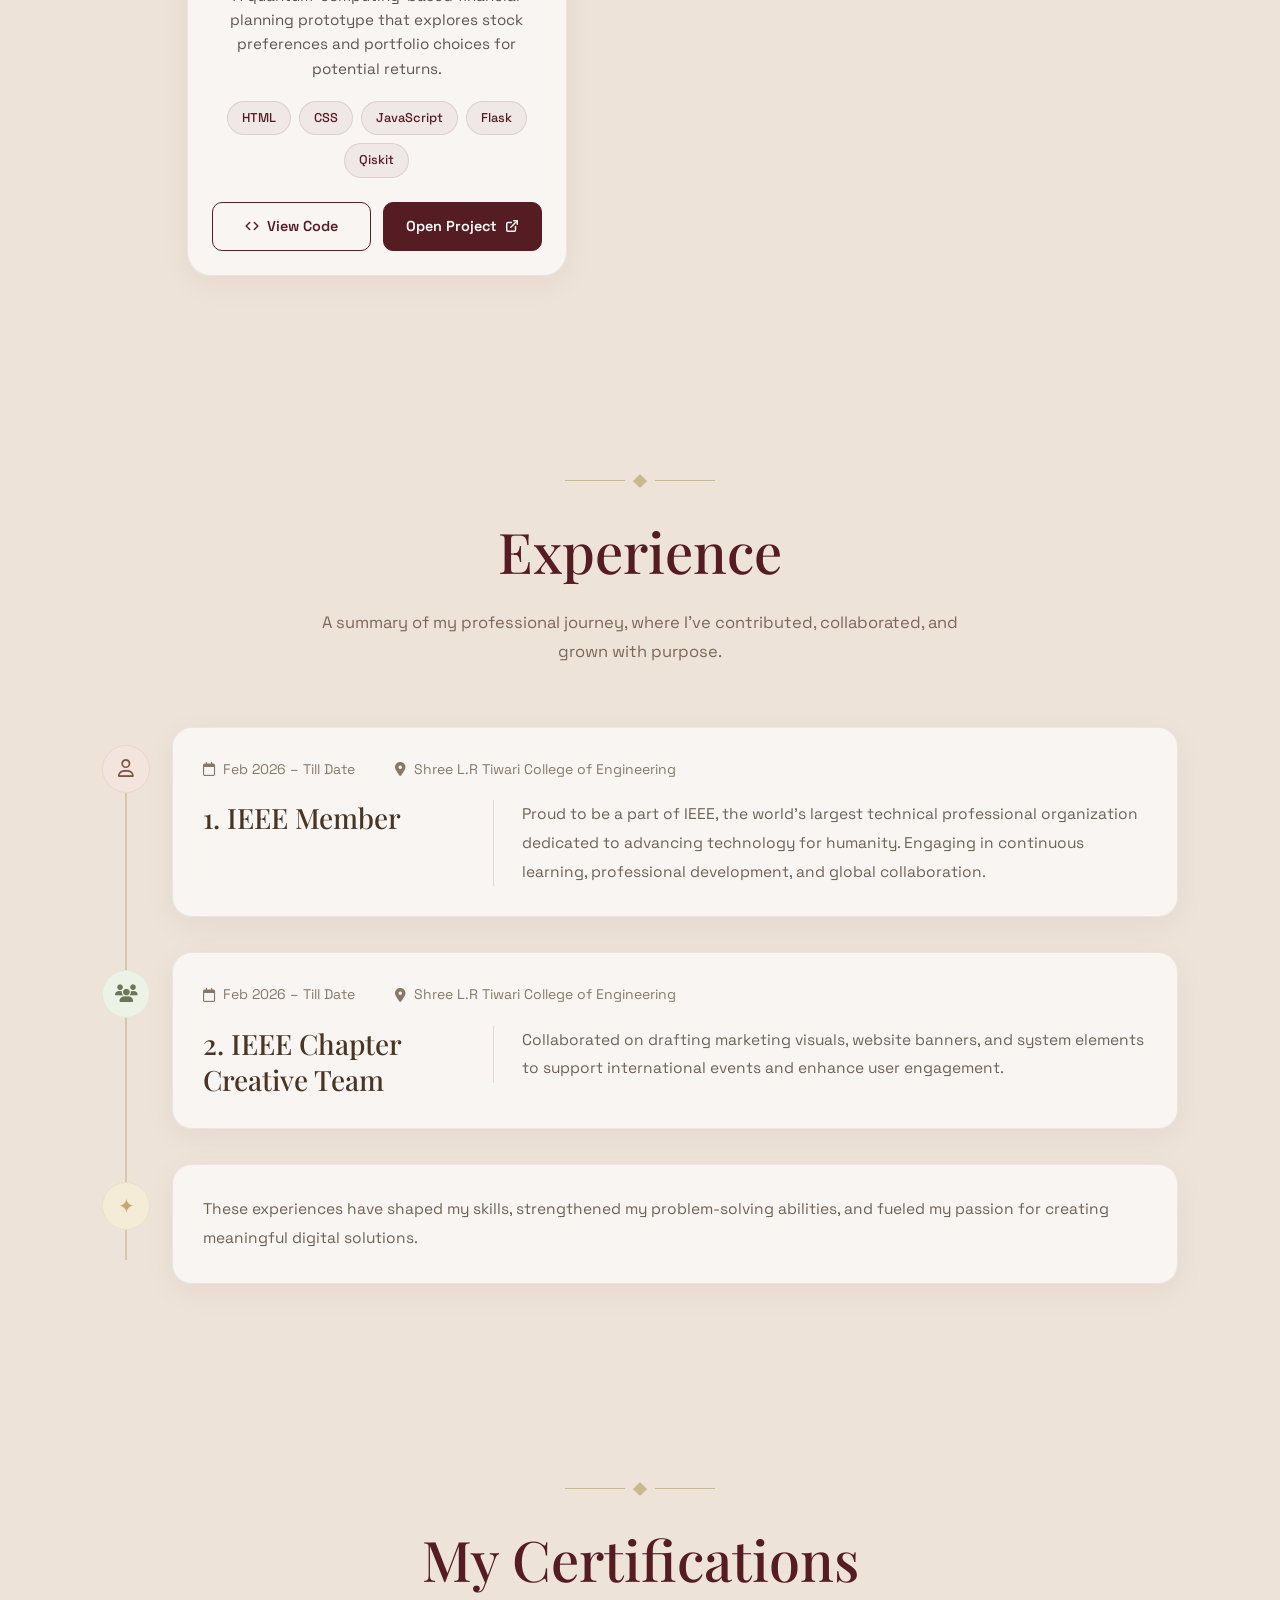
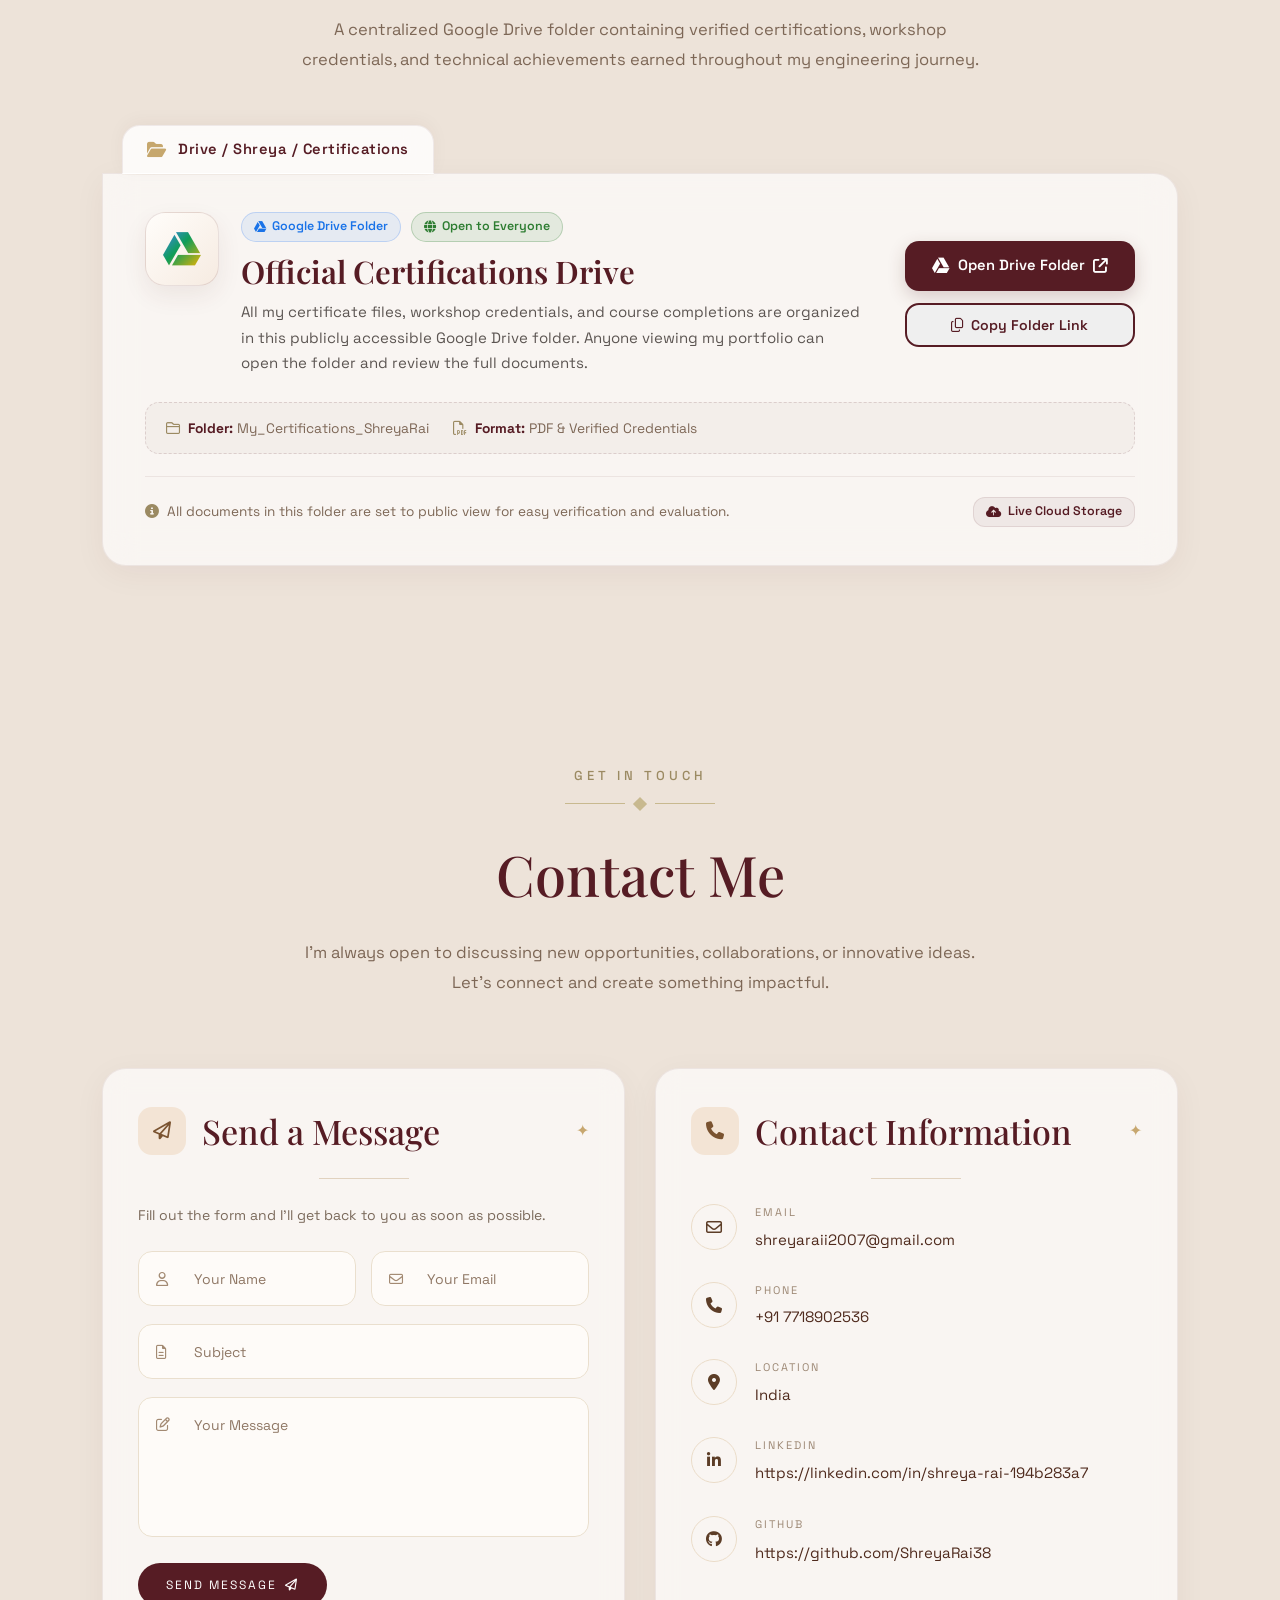
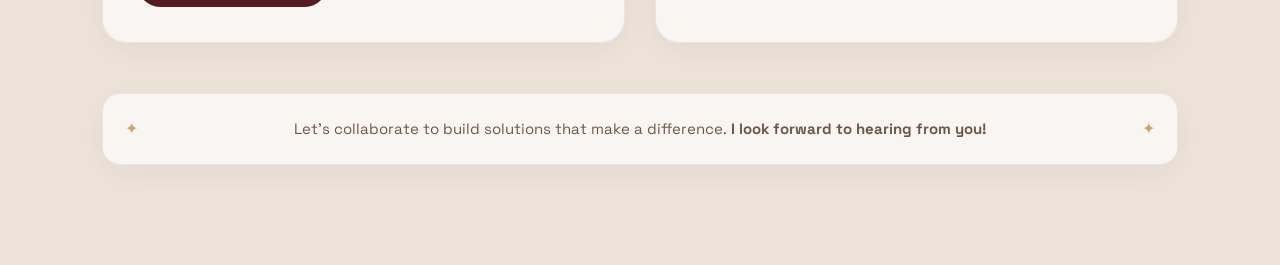
==== commit 910f8be1: "Update index.html" ====
--- a/index.html
+++ b/index.html
@@ -49,7 +49,7 @@
                 <a href="#projects" class="btn primary-btn">
                     View Projects <i class="fa-solid fa-arrow-right"></i>
                 </a>
-              <a href=https://drive.google.com/file/d/1xYC6K2gv1nsjPDxj_D46eRY-QB1au_TZ/view?usp=drivesdk"
+              <a href="https://drive.google.com/file/d/1xYC6K2gv1nsjPDxj_D46eRY-QB1au_TZ/view?usp=drivesdk"
    target="_blank"
    rel="noopener noreferrer"
    class="btn secondary-btn"
